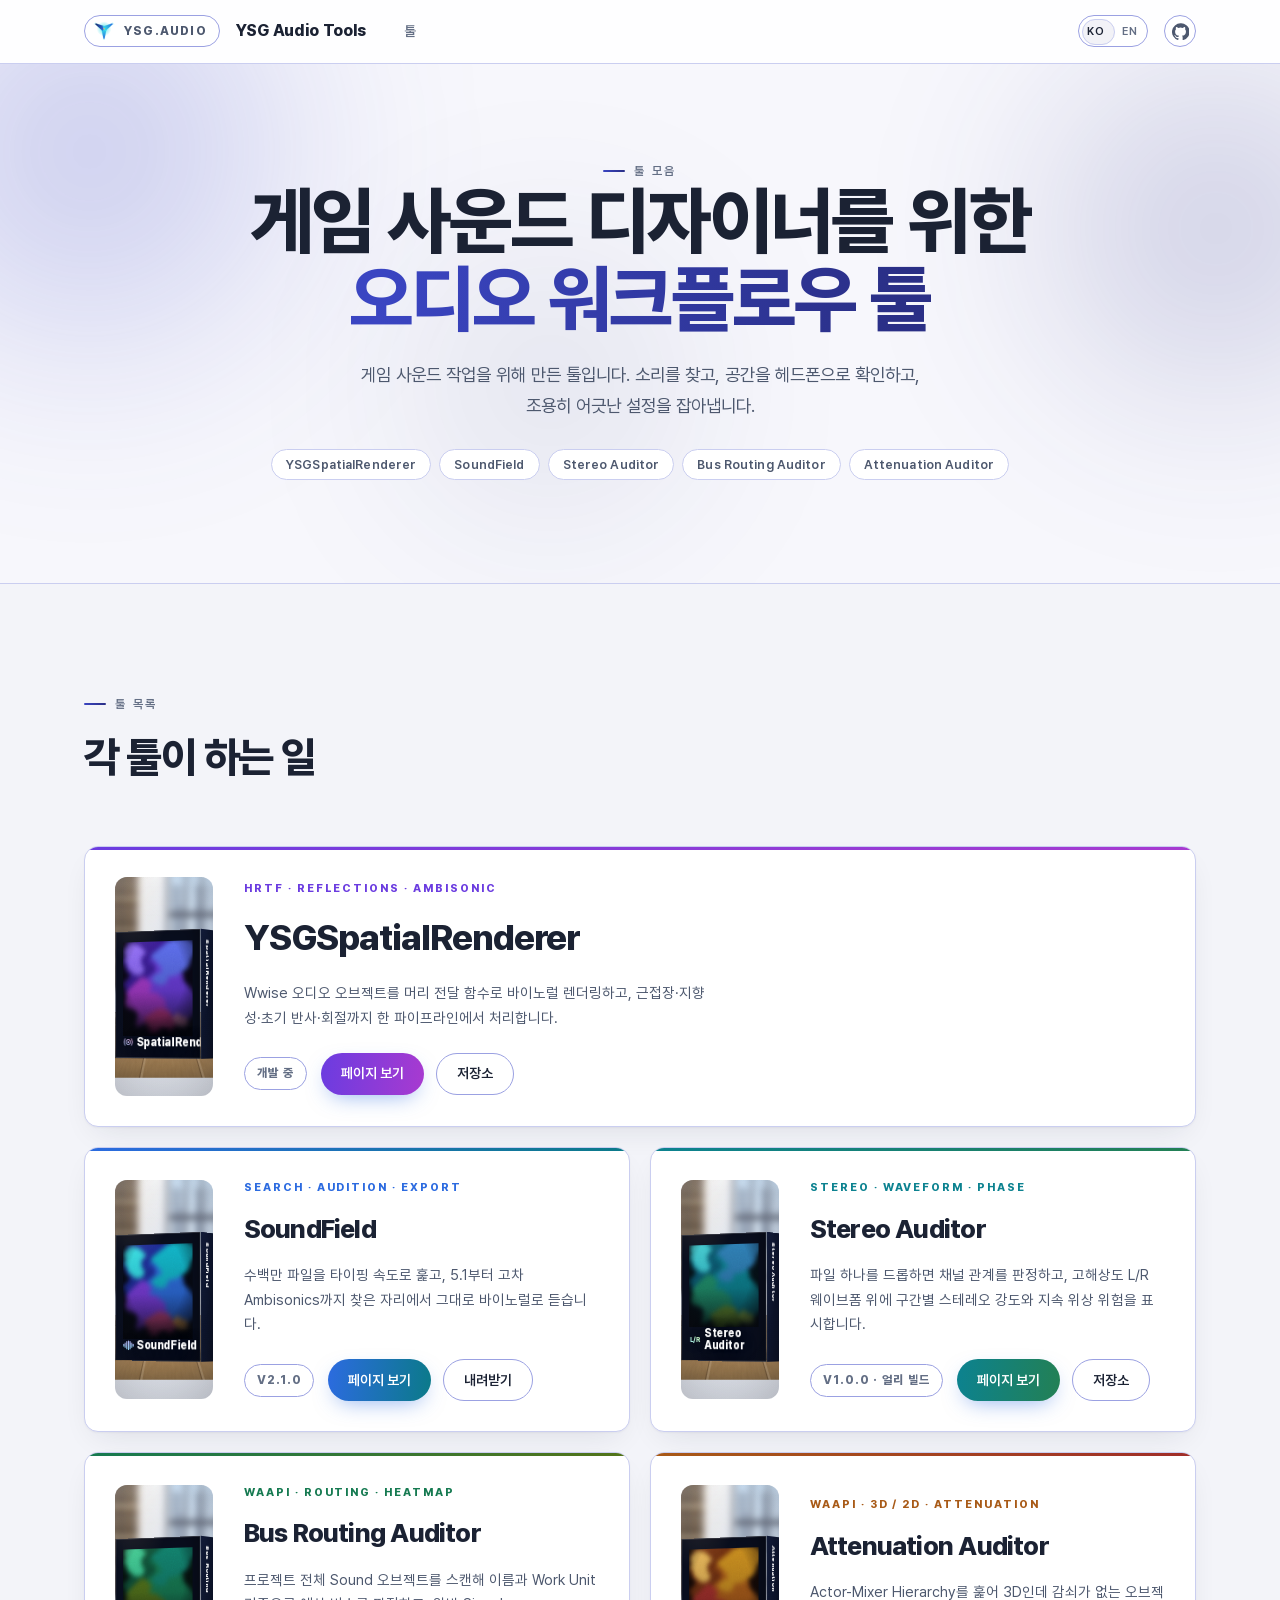
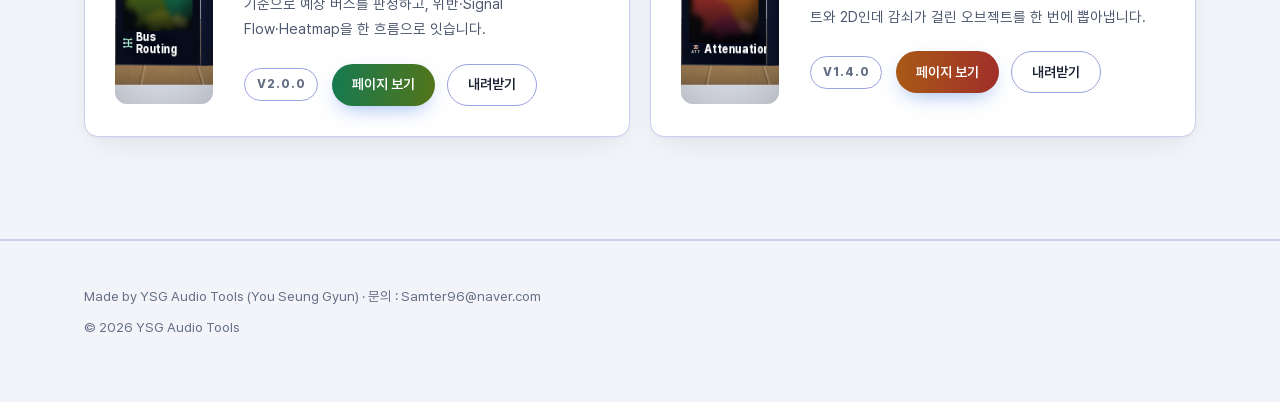
==== index.html @ f244a30d "revert: 허브 히어로 실험(진열대/로고/신호패널)을 전부 되돌림 세 번의 시도(제품 진열대 → 움직이는 로고 → 신호 패널)가 전부 원하는 방향이 아니었다. 색 조합·다크 테" ====
<!doctype html>
<html lang="ko">
<head>
<meta charset="utf-8">
<meta name="viewport" content="width=device-width, initial-scale=1, viewport-fit=cover">
<title>YSG Audio Tools</title>
<meta name="description" content="YSG Audio Tools: YSGSpatialRenderer, SoundField, Stereo Auditor, Wwise Bus Routing Auditor, Wwise Attenuation Auditor — 게임 사운드 디자이너를 위한 오디오 워크플로우 툴 모음.">
<link rel="icon" href="assets/favicon-ysg.ico" sizes="any">
<link rel="icon" type="image/svg+xml" href="assets/ysg-favicon.svg">
<link rel="apple-touch-icon" href="assets/favicon-ysg.png">
<!-- 공용 스타일시트·스크립트. 페이지마다 복사하지 말 것. -->
<link rel="stylesheet" href="assets/ysg.css">
<style>
  /* 허브는 제품이 아니라 목록이다. SoundField 의 파랑과 겹치지 않도록
     자체 키컬러는 인디고를 쓰고, 각 카드가 자기 제품의 키컬러를 인라인
     변수로 덮어쓴다 (사용자 지시 2026-09-10 — 페이지마다 다른 개성). */
  :root{
    --key:      #3a45c2;
    --key-2:    #2a2f86;
    --key-grad: #2a2f86;
    --keys-1:   #141c4a;
    --keys-2:   #23299b;
    --keys-3:   #2f3f8a;

    /* 밝은 지면도 인디고로 물들인다 — SoundField(파랑)·Bus Routing(초록)과
       같은 흰색이 아니라 페이지마다 다른 흰색이 되도록. 채도를 크게 올렸다
       — 이전 버전은 너무 옅어서 흰색과 구분이 안 됐다 (지적 반영, 2026-09-10). */
    --paper:  #f7f7fc;
    --tint:   #f3f4f9;
    --tint-2: #f2f2f7;
    --line:   #cacef0;
    --line-2: #9ba1e2;
  }
  /* 폰트 경로가 한 단계 얕다 (허브는 루트에 있다) — @font-face 는 스타일시트
     기준이라 그대로 동작한다. 여기서 다시 선언하지 말 것. */

  .tools{
    display:grid; grid-template-columns:repeat(2,1fr); gap:20px;
    margin-top:clamp(40px,5vw,64px);
  }
  .tool{
    position:relative; display:grid; grid-template-columns:auto 1fr; gap:clamp(18px,2.4vw,32px);
    align-items:center; padding:clamp(20px,2.4vw,30px);
    background:#fff; border:1px solid var(--line); border-radius:var(--r);
    box-shadow:var(--shadow); overflow:hidden;
    transition:transform .22s cubic-bezier(.2,.8,.2,1), box-shadow .22s;
  }
  .tool:hover{transform:translateY(-3px);
    box-shadow:0 2px 4px rgba(27,34,51,.05), 0 24px 46px -18px rgba(27,34,51,.24)}
  /* 카드 상단 띠 — 이 카드가 어느 제품인지 색으로 먼저 말한다 */
  .tool__band{
    position:absolute; left:0; right:0; top:0; height:3px;
    background:linear-gradient(90deg, var(--key), var(--key-2));
  }
  .tool--featured{grid-column:span 2}
  .tool__eyebrow{
    display:block; font-size:11px; font-weight:700; letter-spacing:.18em;
    text-transform:uppercase; color:var(--key);
  }
  .tool__name{
    font-size:clamp(19px,2.1vw,26px); font-weight:800; letter-spacing:-.03em;
    margin-top:8px;
  }
  .tool--featured .tool__name{font-size:clamp(24px,3vw,36px)}
  .tool__body p{margin:12px 0 0; font-size:14.5px; color:var(--ink-2); line-height:1.7; max-width:52ch}
  .tool__foot{display:flex; flex-wrap:wrap; align-items:center; gap:14px; margin-top:22px}
  .tool__status{
    font-size:12px; font-weight:700; letter-spacing:.08em; text-transform:uppercase;
    padding:5px 12px; border-radius:999px; white-space:nowrap;
    border:1px solid var(--line-2); color:var(--ink-3);
  }
  .tool .btnrow{margin-top:0}
  .tool .btn{height:42px; padding:0 20px; font-size:14px}
  @media (max-width:1000px){
    .tools{grid-template-columns:1fr}
    .tool--featured{grid-column:span 1}
  }
  @media (max-width:560px){
    .tool{grid-template-columns:1fr}
    .tool .pkg{max-width:200px}
  }
</style>
</head>
<body>

<header class="topbar">
  <div class="topbar__in">
    <a class="ysglogo" href="./index.html" aria-label="YSG Audio Tools">
      <span class="ysglogo__mark" aria-hidden="true"><img src="assets/ysg-mark-color.svg" alt="" /></span>
      <span>YSG<b>.AUDIO</b></span>
    </a>
    <a class="brand" href="#top">
      <span class="brand__name">YSG Audio Tools</span>
    </a>
    <nav class="navlinks" aria-label="페이지 섹션">
      <a href="#tools" data-en="Tools">툴</a>
    </nav>
    <button class="langswitch" type="button" aria-label="언어 전환" aria-pressed="false"><span class="ko">KO</span><span class="en">EN</span></button>
    <a class="ghicon" href="https://github.com/samter96/YSGAudioTools" target="_blank" rel="noreferrer" aria-label="GitHub repository">
      <svg viewBox="0 0 24 24" aria-hidden="true"><path d="M12 .5a12 12 0 0 0-3.79 23.39c.6.11.82-.26.82-.58v-2.03c-3.34.73-4.04-1.42-4.04-1.42-.55-1.38-1.34-1.75-1.34-1.75-1.09-.75.08-.73.08-.73 1.21.08 1.85 1.24 1.85 1.24 1.07 1.84 2.81 1.31 3.5 1 .11-.78.42-1.31.76-1.61-2.67-.3-5.47-1.33-5.47-5.93 0-1.31.47-2.38 1.24-3.22-.12-.3-.54-1.52.12-3.18 0 0 1.01-.32 3.3 1.23a11.4 11.4 0 0 1 6 0c2.29-1.55 3.3-1.23 3.3-1.23.66 1.66.24 2.88.12 3.18.77.84 1.24 1.91 1.24 3.22 0 4.61-2.81 5.63-5.49 5.93.43.37.81 1.1.81 2.22v3.29c0 .32.22.7.83.58A12 12 0 0 0 12 .5z"/></svg>
    </a>
  </div>
</header>

  <!-- 박스 렌더용 필터·그라디언트를 **한 벌만** 정의한다.
       ⚠ 카드마다 정의하면 같은 id 가 다섯 개가 되어 첫 번째만 적용된다. -->
  <svg width="0" height="0" style="position:absolute" aria-hidden="true">
    <defs>
      <filter id="hubFlow" x="-30%" y="-30%" width="160%" height="160%" color-interpolation-filters="sRGB">
        <feTurbulence type="fractalNoise" baseFrequency="0.004 0.009" numOctaves="4" seed="11" result="n"/>
        <feDisplacementMap in="SourceGraphic" in2="n" scale="170" xChannelSelector="R" yChannelSelector="G"/>
        <feGaussianBlur stdDeviation="9"/>
      </filter>
      <filter id="hubWood" x="0" y="0" width="100%" height="100%">
        <feTurbulence type="fractalNoise" baseFrequency="0.9 0.012" numOctaves="3" seed="6"/>
        <feColorMatrix type="matrix" values="0 0 0 0 .42  0 0 0 0 .33  0 0 0 0 .22  .5 .3 .2 0 0"/>
      </filter>
      <linearGradient id="hubScrim" x1="0" y1="0" x2="0" y2="1">
        <stop offset="0" stop-color="#05070d" stop-opacity="0"/>
        <stop offset="52%" stop-color="#05070d" stop-opacity=".2"/>
        <stop offset="100%" stop-color="#05070d" stop-opacity=".9"/>
      </linearGradient>
      <radialGradient id="hubVig" cx="48%" cy="38%" r="76%">
        <stop offset="52%" stop-color="#000" stop-opacity="0"/>
        <stop offset="100%" stop-color="#04060c" stop-opacity=".78"/>
      </radialGradient>
      <linearGradient id="hubLock1" x1="0" y1="1" x2="1" y2="0"><stop offset="0" stop-color="#b6c6ff"/><stop offset=".55" stop-color="#d5c2ff"/><stop offset="1" stop-color="#ffb8ea"/></linearGradient>
      <linearGradient id="hubLock2" x1="0" y1="1" x2="1" y2="0"><stop offset="0" stop-color="#7ee8f5"/><stop offset=".55" stop-color="#a9c4ff"/><stop offset="1" stop-color="#cbaaff"/></linearGradient>
      <linearGradient id="hubLock3" x1="0" y1="1" x2="1" y2="0"><stop offset="0" stop-color="#9ef0f4"/><stop offset=".55" stop-color="#b6f0c8"/><stop offset="1" stop-color="#d6f2a8"/></linearGradient>
      <linearGradient id="hubLock4" x1="0" y1="1" x2="1" y2="0"><stop offset="0" stop-color="#a8f0cc"/><stop offset=".55" stop-color="#9ef0e2"/><stop offset="1" stop-color="#e0f0a8"/></linearGradient>
      <linearGradient id="hubLock5" x1="0" y1="1" x2="1" y2="0"><stop offset="0" stop-color="#ffd9a3"/><stop offset=".55" stop-color="#ffb0a0"/><stop offset="1" stop-color="#ffe7c2"/></linearGradient>
    </defs>
  </svg>

<main id="top">

  <section class="hero">
    <div class="aura" aria-hidden="true"><i></i><i></i><i></i></div>
    <div class="wrap">
      <div class="hero__head">
        <span class="eyebrow" data-en="Tool library">툴 모음</span>
        <h1 class="display" data-en='Audio workflow tools<br><span class="grad">for game sound designers</span>'>게임 사운드 디자이너를 위한<br><span class="grad">오디오 워크플로우 툴</span></h1>
      </div>
      <p class="hero__sub" data-en="Tools built for game sound work. Find a sound, hear the space on headphones, and catch settings that quietly disagree.">
        게임 사운드 작업을 위해 만든 툴입니다.
        소리를 찾고, 공간을 헤드폰으로 확인하고, 조용히 어긋난 설정을 잡아냅니다.
      </p>
      <div class="chips" style="justify-content:center">
        <span class="chip">YSGSpatialRenderer</span>
        <span class="chip">SoundField</span>
        <span class="chip">Stereo Auditor</span>
        <span class="chip">Bus Routing Auditor</span>
        <span class="chip">Attenuation Auditor</span>
      </div>
    </div>
  </section>

  <section id="tools" class="band">
    <div class="wrap">
      <div class="rise">
        <span class="eyebrow" data-en="The tools">툴 목록</span>
        <h2 class="h2" data-en="What each tool does">각 툴이 하는 일</h2>
      </div>
      <div class="tools">
      <article class="tool tool--featured rise" style="--key:#6b3ce0; --key-2:#a83ad0; --key-grad:#8b34c8;
               --pkg-0:#0a0718; --pkg-1:#3a1c96; --pkg-2:#6b3ce0; --pkg-3:#a83ad0;
               --pkg-4:#5b6cf0; --pkg-5:#d63a8e; --pkg-6:#8f6cff; --pkg-7:#ff9ad0;
               --lock-1:#b6c6ff; --lock-2:#d5c2ff; --lock-3:#ffb8ea">
        <div class="tool__band"></div>
        <div class="pkg pkg--mini" aria-hidden="true">
          <div class="env__wall"><i></i><i></i><i></i></div>
          <div class="pkg__stage">
            <div class="floor">
              <div class="floor__wood">
                <svg viewBox="0 0 300 300" preserveAspectRatio="none">
                  <rect width="300" height="300" filter="url(#hubWood)" opacity=".72"/>
                </svg>
              </div>
              <div class="floor__light"></div>
              <div class="floor__haze"></div>
              <div class="floor__refl"></div>
              <div class="floor__shadow"></div>
              <div class="floor__contact"></div>
            </div>
            <div class="box">
              <div class="box__f box__top"></div>
              <div class="box__f box__side"><b>SpatialRenderer</b></div>
              <div class="box__f box__front">
                <svg class="box__art" viewBox="0 0 300 390" preserveAspectRatio="xMidYMid slice">
                  <rect width="300" height="390" fill="var(--pkg-0)"/>
                  <g filter="url(#hubFlow)">
                    <ellipse cx="120" cy="126" rx="112" ry="140" fill="var(--pkg-1)"/>
                    <ellipse cx="205" cy="212" rx="96"  ry="118" fill="var(--pkg-2)"/>
                    <ellipse cx="96"  cy="252" rx="86"  ry="104" fill="var(--pkg-3)"/>
                    <ellipse cx="220" cy="104" rx="70"  ry="82"  fill="var(--pkg-4)"/>
                    <ellipse cx="146" cy="330" rx="76"  ry="66"  fill="var(--pkg-5)"/>
                    <ellipse cx="74"  cy="80"  rx="50"  ry="54"  fill="var(--pkg-6)"/>
                    <ellipse cx="246" cy="300" rx="40"  ry="44"  fill="var(--pkg-7)"/>
                  </g>
                  <rect width="300" height="390" fill="url(#hubVig)"/>
                  <rect width="300" height="390" fill="url(#hubScrim)"/>
                </svg>
                <div class="box__gloss"></div>
                <div class="box__lockup">
                  <svg class="box__pmark" viewBox="1.5 3.6 21 16.8" aria-hidden="true"><circle cx="12" cy="12" r="4.2" fill="none" stroke="url(#hubLock1)" stroke-width="1.5"/><path d="M5.4 6.6a9 9 0 0 0 0 10.8M18.6 6.6a9 9 0 0 1 0 10.8" fill="none" stroke="url(#hubLock1)" stroke-width="1.4" stroke-linecap="round"/><circle cx="12" cy="12" r="1.5" fill="url(#hubLock1)"/></svg>
                  <span class="box__pname">SpatialRenderer</span>
                </div>
              </div>
            </div>
          </div>
          <div class="env__vig"></div>
        </div>
        <div class="tool__body">
          <span class="tool__eyebrow">HRTF · REFLECTIONS · AMBISONIC</span>
          <h2 class="tool__name">YSGSpatialRenderer</h2>
          <p data-en="Wwise audio objects rendered binaurally through HRTFs, with near-field, directivity, early reflections and diffraction in one pipeline.">Wwise 오디오 오브젝트를 머리 전달 함수로 바이노럴 렌더링하고, 근접장·지향성·초기 반사·회절까지 한 파이프라인에서 처리합니다.</p>
          <div class="tool__foot">
            <span class="tool__status" data-en="in development">개발 중</span>
            <div class="btnrow"><a class="btn btn--primary" href="spatial-renderer/" data-en="View page">페이지 보기</a><a class="btn" href="https://github.com/samter96/YSGAudioTools" target="_blank" rel="noreferrer" data-en="Repository">저장소</a></div>
          </div>
        </div>
      </article>
      <article class="tool rise" style="--key:#2c6be0; --key-2:#0b7a89; --key-grad:#0d8798;
               --pkg-0:#060a16; --pkg-1:#1d2b96; --pkg-2:#2c6be0; --pkg-3:#7a3ce0;
               --pkg-4:#12b5c9; --pkg-5:#c9457f; --pkg-6:#34e0e8; --pkg-7:#ffb454;
               --lock-1:#7ee8f5; --lock-2:#a9c4ff; --lock-3:#cbaaff">
        <div class="tool__band"></div>
        <div class="pkg pkg--mini" aria-hidden="true">
          <div class="env__wall"><i></i><i></i><i></i></div>
          <div class="pkg__stage">
            <div class="floor">
              <div class="floor__wood">
                <svg viewBox="0 0 300 300" preserveAspectRatio="none">
                  <rect width="300" height="300" filter="url(#hubWood)" opacity=".72"/>
                </svg>
              </div>
              <div class="floor__light"></div>
              <div class="floor__haze"></div>
              <div class="floor__refl"></div>
              <div class="floor__shadow"></div>
              <div class="floor__contact"></div>
            </div>
            <div class="box">
              <div class="box__f box__top"></div>
              <div class="box__f box__side"><b>SoundField</b></div>
              <div class="box__f box__front">
                <svg class="box__art" viewBox="0 0 300 390" preserveAspectRatio="xMidYMid slice">
                  <rect width="300" height="390" fill="var(--pkg-0)"/>
                  <g filter="url(#hubFlow)">
                    <ellipse cx="120" cy="126" rx="112" ry="140" fill="var(--pkg-1)"/>
                    <ellipse cx="205" cy="212" rx="96"  ry="118" fill="var(--pkg-2)"/>
                    <ellipse cx="96"  cy="252" rx="86"  ry="104" fill="var(--pkg-3)"/>
                    <ellipse cx="220" cy="104" rx="70"  ry="82"  fill="var(--pkg-4)"/>
                    <ellipse cx="146" cy="330" rx="76"  ry="66"  fill="var(--pkg-5)"/>
                    <ellipse cx="74"  cy="80"  rx="50"  ry="54"  fill="var(--pkg-6)"/>
                    <ellipse cx="246" cy="300" rx="40"  ry="44"  fill="var(--pkg-7)"/>
                  </g>
                  <rect width="300" height="390" fill="url(#hubVig)"/>
                  <rect width="300" height="390" fill="url(#hubScrim)"/>
                </svg>
                <div class="box__gloss"></div>
                <div class="box__lockup">
                  <svg class="box__pmark" viewBox="4.5 6 15.2 11.6" aria-hidden="true"><rect x="4.86" y="10.36" width="1.36" height="3.28" rx=".68" fill="url(#hubLock2)"/><rect x="7.02" y="8.90" width="1.36" height="6.19" rx=".68" fill="url(#hubLock2)"/><rect x="9.17" y="7.27" width="1.36" height="9.47" rx=".68" fill="url(#hubLock2)"/><rect x="11.33" y="6.47" width="1.36" height="11.06" rx=".68" fill="url(#hubLock2)"/><rect x="13.48" y="7.27" width="1.36" height="9.47" rx=".68" fill="url(#hubLock2)"/><rect x="15.64" y="8.90" width="1.36" height="6.19" rx=".68" fill="url(#hubLock2)"/><rect x="17.79" y="10.36" width="1.36" height="3.28" rx=".68" fill="url(#hubLock2)"/></svg>
                  <span class="box__pname">SoundField</span>
                </div>
              </div>
            </div>
          </div>
          <div class="env__vig"></div>
        </div>
        <div class="tool__body">
          <span class="tool__eyebrow">SEARCH · AUDITION · EXPORT</span>
          <h2 class="tool__name">SoundField</h2>
          <p data-en="Sweep millions of files at typing speed, then hear anything from 5.1 to higher-order Ambisonics binaurally where you found it.">수백만 파일을 타이핑 속도로 훑고, 5.1부터 고차 Ambisonics까지 찾은 자리에서 그대로 바이노럴로 듣습니다.</p>
          <div class="tool__foot">
            <span class="tool__status" data-en="v2.1.0">v2.1.0</span>
            <div class="btnrow"><a class="btn btn--primary" href="soundfield/" data-en="View page">페이지 보기</a><a class="btn" href="https://github.com/samter96/SoundField/releases/download/v2.1.0/SoundField_Installer_v2.1.0.exe" data-en="Download">내려받기</a></div>
          </div>
        </div>
      </article>
      <article class="tool rise" style="--key:#0c8290; --key-2:#238054; --key-grad:#14806f;
               --pkg-0:#05131a; --pkg-1:#0a5a72; --pkg-2:#0c8290; --pkg-3:#1f8f6a;
               --pkg-4:#2f7fb8; --pkg-5:#6d9b2f; --pkg-6:#3ecfd8; --pkg-7:#a7d84e;
               --lock-1:#9ef0f4; --lock-2:#b6f0c8; --lock-3:#d6f2a8">
        <div class="tool__band"></div>
        <div class="pkg pkg--mini" aria-hidden="true">
          <div class="env__wall"><i></i><i></i><i></i></div>
          <div class="pkg__stage">
            <div class="floor">
              <div class="floor__wood">
                <svg viewBox="0 0 300 300" preserveAspectRatio="none">
                  <rect width="300" height="300" filter="url(#hubWood)" opacity=".72"/>
                </svg>
              </div>
              <div class="floor__light"></div>
              <div class="floor__haze"></div>
              <div class="floor__refl"></div>
              <div class="floor__shadow"></div>
              <div class="floor__contact"></div>
            </div>
            <div class="box">
              <div class="box__f box__top"></div>
              <div class="box__f box__side"><b>Stereo Auditor</b></div>
              <div class="box__f box__front">
                <svg class="box__art" viewBox="0 0 300 390" preserveAspectRatio="xMidYMid slice">
                  <rect width="300" height="390" fill="var(--pkg-0)"/>
                  <g filter="url(#hubFlow)">
                    <ellipse cx="120" cy="126" rx="112" ry="140" fill="var(--pkg-1)"/>
                    <ellipse cx="205" cy="212" rx="96"  ry="118" fill="var(--pkg-2)"/>
                    <ellipse cx="96"  cy="252" rx="86"  ry="104" fill="var(--pkg-3)"/>
                    <ellipse cx="220" cy="104" rx="70"  ry="82"  fill="var(--pkg-4)"/>
                    <ellipse cx="146" cy="330" rx="76"  ry="66"  fill="var(--pkg-5)"/>
                    <ellipse cx="74"  cy="80"  rx="50"  ry="54"  fill="var(--pkg-6)"/>
                    <ellipse cx="246" cy="300" rx="40"  ry="44"  fill="var(--pkg-7)"/>
                  </g>
                  <rect width="300" height="390" fill="url(#hubVig)"/>
                  <rect width="300" height="390" fill="url(#hubScrim)"/>
                </svg>
                <div class="box__gloss"></div>
                <div class="box__lockup">
                  <svg class="box__pmark" viewBox="0 0 30 20" aria-hidden="true"><text x="15" y="15.4" text-anchor="middle" fill="url(#hubLock3)" font-family="Pretendard, sans-serif" font-size="15" font-weight="800" letter-spacing="-.5">L/R</text></svg>
                  <span class="box__pname">Stereo Auditor</span>
                </div>
              </div>
            </div>
          </div>
          <div class="env__vig"></div>
        </div>
        <div class="tool__body">
          <span class="tool__eyebrow">STEREO · WAVEFORM · PHASE</span>
          <h2 class="tool__name">Stereo Auditor</h2>
          <p data-en="Drop one file to get a channel verdict, with per-region stereo strength and sustained phase risk over a high-resolution L/R waveform.">파일 하나를 드롭하면 채널 관계를 판정하고, 고해상도 L/R 웨이브폼 위에 구간별 스테레오 강도와 지속 위상 위험을 표시합니다.</p>
          <div class="tool__foot">
            <span class="tool__status" data-en="v1.0.0 · early build">v1.0.0 · 얼리 빌드</span>
            <div class="btnrow"><a class="btn btn--primary" href="stereo-auditor/" data-en="View page">페이지 보기</a><a class="btn" href="https://github.com/samter96/YSGAudioTools" target="_blank" rel="noreferrer" data-en="Repository">저장소</a></div>
          </div>
        </div>
      </article>
      <article class="tool rise" style="--key:#167a51; --key-2:#537419; --key-grad:#2f7a34;
               --pkg-0:#061410; --pkg-1:#0e5238; --pkg-2:#167a51; --pkg-3:#537419;
               --pkg-4:#12806c; --pkg-5:#8a9a1c; --pkg-6:#3ecf94; --pkg-7:#cfd94e;
               --lock-1:#a8f0cc; --lock-2:#9ef0e2; --lock-3:#e0f0a8">
        <div class="tool__band"></div>
        <div class="pkg pkg--mini" aria-hidden="true">
          <div class="env__wall"><i></i><i></i><i></i></div>
          <div class="pkg__stage">
            <div class="floor">
              <div class="floor__wood">
                <svg viewBox="0 0 300 300" preserveAspectRatio="none">
                  <rect width="300" height="300" filter="url(#hubWood)" opacity=".72"/>
                </svg>
              </div>
              <div class="floor__light"></div>
              <div class="floor__haze"></div>
              <div class="floor__refl"></div>
              <div class="floor__shadow"></div>
              <div class="floor__contact"></div>
            </div>
            <div class="box">
              <div class="box__f box__top"></div>
              <div class="box__f box__side"><b>Bus Routing</b></div>
              <div class="box__f box__front">
                <svg class="box__art" viewBox="0 0 300 390" preserveAspectRatio="xMidYMid slice">
                  <rect width="300" height="390" fill="var(--pkg-0)"/>
                  <g filter="url(#hubFlow)">
                    <ellipse cx="120" cy="126" rx="112" ry="140" fill="var(--pkg-1)"/>
                    <ellipse cx="205" cy="212" rx="96"  ry="118" fill="var(--pkg-2)"/>
                    <ellipse cx="96"  cy="252" rx="86"  ry="104" fill="var(--pkg-3)"/>
                    <ellipse cx="220" cy="104" rx="70"  ry="82"  fill="var(--pkg-4)"/>
                    <ellipse cx="146" cy="330" rx="76"  ry="66"  fill="var(--pkg-5)"/>
                    <ellipse cx="74"  cy="80"  rx="50"  ry="54"  fill="var(--pkg-6)"/>
                    <ellipse cx="246" cy="300" rx="40"  ry="44"  fill="var(--pkg-7)"/>
                  </g>
                  <rect width="300" height="390" fill="url(#hubVig)"/>
                  <rect width="300" height="390" fill="url(#hubScrim)"/>
                </svg>
                <div class="box__gloss"></div>
                <div class="box__lockup">
                  <svg class="box__pmark" viewBox="21 26 88 76" aria-hidden="true"><path d="M31 36h25c9 0 14 5 14 14v28c0 9 5 14 14 14h13M31 64h66M31 92h25c9 0 14-5 14-14V50c0-9 5-14 14-14h13" fill="none" stroke="url(#hubLock4)" stroke-width="8" stroke-linecap="round" stroke-linejoin="round"/><circle cx="31" cy="36" r="8" fill="url(#hubLock4)"/><circle cx="31" cy="64" r="8" fill="#ffffff"/><circle cx="31" cy="92" r="8" fill="url(#hubLock4)"/><circle cx="97" cy="36" r="7" fill="url(#hubLock4)"/><circle cx="97" cy="64" r="7" fill="url(#hubLock4)"/><circle cx="97" cy="92" r="7" fill="url(#hubLock4)"/></svg>
                  <span class="box__pname">Bus Routing</span>
                </div>
              </div>
            </div>
          </div>
          <div class="env__vig"></div>
        </div>
        <div class="tool__body">
          <span class="tool__eyebrow">WAAPI · ROUTING · HEATMAP</span>
          <h2 class="tool__name">Bus Routing Auditor</h2>
          <p data-en="Scans every Sound object, works out the expected bus from name and Work Unit, and connects violations, signal flow and the heatmap in one pass.">프로젝트 전체 Sound 오브젝트를 스캔해 이름과 Work Unit 기준으로 예상 버스를 판정하고, 위반·Signal Flow·Heatmap을 한 흐름으로 잇습니다.</p>
          <div class="tool__foot">
            <span class="tool__status" data-en="v2.0.0">v2.0.0</span>
            <div class="btnrow"><a class="btn btn--primary" href="bus-routing-auditor/" data-en="View page">페이지 보기</a><a class="btn" href="https://github.com/samter96/Wwise-Bus-Routing-Auditor/archive/refs/heads/master.zip" data-en="Download">내려받기</a></div>
          </div>
        </div>
      </article>
      <article class="tool rise" style="--key:#a85a17; --key-2:#a02e29; --key-grad:#a4441d;
               --pkg-0:#160905; --pkg-1:#6e2f10; --pkg-2:#a85a17; --pkg-3:#a02e29;
               --pkg-4:#c98a1e; --pkg-5:#8a1f3c; --pkg-6:#e8b455; --pkg-7:#ff8a6b;
               --lock-1:#ffd9a3; --lock-2:#ffb0a0; --lock-3:#ffe7c2">
        <div class="tool__band"></div>
        <div class="pkg pkg--mini" aria-hidden="true">
          <div class="env__wall"><i></i><i></i><i></i></div>
          <div class="pkg__stage">
            <div class="floor">
              <div class="floor__wood">
                <svg viewBox="0 0 300 300" preserveAspectRatio="none">
                  <rect width="300" height="300" filter="url(#hubWood)" opacity=".72"/>
                </svg>
              </div>
              <div class="floor__light"></div>
              <div class="floor__haze"></div>
              <div class="floor__refl"></div>
              <div class="floor__shadow"></div>
              <div class="floor__contact"></div>
            </div>
            <div class="box">
              <div class="box__f box__top"></div>
              <div class="box__f box__side"><b>Attenuation</b></div>
              <div class="box__f box__front">
                <svg class="box__art" viewBox="0 0 300 390" preserveAspectRatio="xMidYMid slice">
                  <rect width="300" height="390" fill="var(--pkg-0)"/>
                  <g filter="url(#hubFlow)">
                    <ellipse cx="120" cy="126" rx="112" ry="140" fill="var(--pkg-1)"/>
                    <ellipse cx="205" cy="212" rx="96"  ry="118" fill="var(--pkg-2)"/>
                    <ellipse cx="96"  cy="252" rx="86"  ry="104" fill="var(--pkg-3)"/>
                    <ellipse cx="220" cy="104" rx="70"  ry="82"  fill="var(--pkg-4)"/>
                    <ellipse cx="146" cy="330" rx="76"  ry="66"  fill="var(--pkg-5)"/>
                    <ellipse cx="74"  cy="80"  rx="50"  ry="54"  fill="var(--pkg-6)"/>
                    <ellipse cx="246" cy="300" rx="40"  ry="44"  fill="var(--pkg-7)"/>
                  </g>
                  <rect width="300" height="390" fill="url(#hubVig)"/>
                  <rect width="300" height="390" fill="url(#hubScrim)"/>
                </svg>
                <div class="box__gloss"></div>
                <div class="box__lockup">
                  <svg class="box__pmark" viewBox="0 0 34 22" aria-hidden="true"><text x="17" y="10" text-anchor="middle" fill="url(#hubLock5)" font-family="Pretendard, sans-serif" font-size="10" font-weight="800" letter-spacing="-.3">3D</text><text x="17" y="20" text-anchor="middle" fill="#fff" opacity=".82" font-family="Pretendard, sans-serif" font-size="8.5" font-weight="700" letter-spacing=".6">ATT</text></svg>
                  <span class="box__pname">Attenuation</span>
                </div>
              </div>
            </div>
          </div>
          <div class="env__vig"></div>
        </div>
        <div class="tool__body">
          <span class="tool__eyebrow">WAAPI · 3D / 2D · ATTENUATION</span>
          <h2 class="tool__name">Attenuation Auditor</h2>
          <p data-en="Walks the Actor-Mixer Hierarchy and pulls out both mistakes at once - 3D with no attenuation, and 2D with attenuation attached.">Actor-Mixer Hierarchy를 훑어 3D인데 감쇠가 없는 오브젝트와 2D인데 감쇠가 걸린 오브젝트를 한 번에 뽑아냅니다.</p>
          <div class="tool__foot">
            <span class="tool__status" data-en="v1.4.0">v1.4.0</span>
            <div class="btnrow"><a class="btn btn--primary" href="attenuation-auditor/" data-en="View page">페이지 보기</a><a class="btn" href="https://github.com/samter96/Wwise-Attenuation-Auditor/archive/refs/heads/main.zip" data-en="Download">내려받기</a></div>
          </div>
        </div>
      </article>
      </div>
    </div>
  </section>

</main>

<footer class="footer">
  <div class="wrap">
    <p data-en="Made by YSG Audio Tools (You Seung Gyun) · contact: Samter96@naver.com">Made by YSG Audio Tools (You Seung Gyun) · 문의 : Samter96@naver.com</p>
    <p id="year"></p>
  </div>
</footer>

<script src="assets/ysg.js"></script>
</body>
</html>
---- assets/ysg.css ----
/* ============================================================
   YSG Audio Tools — 공용 스타일시트

   6페이지(허브 + 툴 5개)가 함께 쓴다. SoundField 페이지에서 확정한 디자인을
   그대로 뽑아낸 것이고, 제품마다 다른 것은 CSS 변수로만 바꾼다.

   페이지가 정해야 하는 변수 (없으면 SoundField 값이 기본):
     --key --key-2 --key-grad     제품 키컬러 (버튼·눈썹 점·강조 글자)
     --keys-1 --keys-2 --keys-3   Key Features 패널 그라디언트 (어두운 3정지점)

   페이지 전체를 어두운 지면으로 바꾸려면 `<body class="theme-dark">` 를 쓴다.
   토큰(--paper 등)만 다시 정의하면 되고, 개별 부품은 손대지 않는다 — 단,
   흰색을 하드코딩한 몇몇 부품(칩·버튼·카드 등)은 이 파일 안에서
   `body.theme-dark` 로 따로 갈아끼워 뒀다. 페이지별 개성(밝음/어두움 +
   키컬러 조합)은 2026-09-10 사용자 지시로 확정됐다:
     허브=밝음+인디고, SoundField=밝음+파랑, SpatialRenderer=어두움+보라,
     Stereo Auditor=어두움+청록, Bus Routing=밝음+초록, Attenuation=어두움+호박색.

   ⚠ 명암비를 재지 않고 키컬러를 넣지 말 것. 지켜야 하는 값:
       흰 글자 / --key         >= 4.5
       --key 글자 / 흰 바탕    >= 4.5
       흰 글자 / --keys-* 셋   >= 4.5  (가장 밝은 정지점 기준)
     밝은 시안·라임·앰버는 그냥 넣으면 3:1 도 안 나온다 (실측으로 두 번 걸렸다).

   ⚠ 3D 박스 렌더 함정 (이미 다 밟았다):
     · `.pkg__stage` / `.box` 에 `filter` 나 `-webkit-box-reflect` → 3D 평탄화
     · `.floor` 의 `transform-origin:50% 100%` 를 바꾸면 박스가 바닥을 뚫는다
     · 마크 높이와 제품명 크기는 **락업 하나**의 font-size 에서 파생시킨다
   ============================================================ */

  /* 이 파일의 이력은 git log 와 brand/PROGRESS.md 에 있다.
     페이지별 사연을 여기 적지 말 것 — 여섯 페이지가 함께 쓰는 파일이다. */
  /* ── 폰트 ────────────────────────────────────────────────────
     서브셋(KS X 1001 + 라틴) 3굵기만 동봉했다. 각 260KB.
     ⚠ 굵기를 더 늘리지 말 것 — 굵기 하나가 260KB 다. 400/600/800 이면
       위계는 충분히 만들어진다. */
  @font-face{
    font-family:"Pretendard"; font-style:normal; font-weight:400;
    font-display:swap;
    src:url("../assets/fonts/Pretendard-Regular.subset.woff2") format("woff2");
  }
  @font-face{
    font-family:"Pretendard"; font-style:normal; font-weight:600;
    font-display:swap;
    src:url("../assets/fonts/Pretendard-SemiBold.subset.woff2") format("woff2");
  }
  @font-face{
    font-family:"Pretendard"; font-style:normal; font-weight:800;
    font-display:swap;
    src:url("../assets/fonts/Pretendard-ExtraBold.subset.woff2") format("woff2");
  }

  :root{
    /* 제품 키컬러 기본값 = SoundField. 다른 페이지는 자기 값으로 덮어쓴다. */
    --key:      #2c6be0;
    --key-2:    #0b7a89;
    --key-grad: #0d8798;
    --keys-1:   #1b2a6b;
    --keys-2:   #24409c;
    --keys-3:   #176079;

    /* ── 밝은 지면 (atmoky 계열) ───────────────────────────────
       파랑기를 뚜렷하게 섞은 면 + 진한 잉크. SoundField 의 기본값이며,
       다른 밝은 페이지(허브=인디고, Bus Routing=초록)는 자기 값으로
       덮어쓴다. 채도를 크게 올렸다 — 이전 버전은 거의 흰색이라 다른
       밝은 페이지와 구분이 안 됐다 (지적 반영, 2026-09-10).
       ⚠ 강조색은 우리 브랜드 색(Field Blue → Signal Cyan)이다.
         레퍼런스의 보라를 그대로 쓰지 않는다 — 남의 브랜드색이다. */
    --paper:  #f5f8fc;
    --tint:   #f2f5f9;   /* 섹션 교대용 면 */
    --tint-2: #f0f2f7;   /* 카드/미디어 바닥 */
    --line:   #cad7f0;
    --line-2: #9ab3e2;

    --ink:    #1b2233;
    --ink-2:  #4d586e;   /* 흰바탕 7.15:1 · tint 6.67:1 */
    --ink-3:  #646f85;   /* 흰바탕 5.05:1 · tint 4.71:1 — AA 통과 */

    /* ⚠ 밝은 시안을 글자나 흰 글자 배경에 쓰지 말 것 — 실측 2.48:1 이었다.
       `--cyan` 은 **장식 전용**이다 (배경 번짐 · 파형 막대처럼 글자가 얹히지
       않는 곳). 글자와 버튼에 쓰는 색은 제품이 정하는 `--key` 계열이다. */
    /* ⚠ `--blue: var(--key)` 같은 간접 선언을 만들지 말 것.
       `:root` 에서 계산된 값이 그대로 상속되므로, 자식(허브 카드 등)이
       `--key` 를 덮어써도 `--blue` 는 바뀌지 않는다 — 허브 카드 버튼이
       전부 파란색으로 나왔다 (실측으로 걸렸다).
       부품 규칙은 `--key` · `--key-2` · `--key-grad` 를 **직접** 쓴다. */
    --cyan:   #12b5c9;   /* 장식 전용. 글자를 얹지 않는다 */
    --indigo: #1b2a6b;

    --sans: "Pretendard", -apple-system, BlinkMacSystemFont, "Segoe UI",
            "Malgun Gothic", system-ui, sans-serif;

    --maxw: 1200px;
    --pad: clamp(18px, 4vw, 44px);
    --r: 14px;
    --shadow: 0 1px 2px rgba(27,34,51,.04), 0 12px 32px -12px rgba(27,34,51,.12);
  }

  /* ── 다크 테마 (제품별 개성) ────────────────────────────────────
     여기 값은 **기본값**(페이지가 따로 안 정하면 쓰는 값 — SpatialRenderer
     톤)이다. Stereo Auditor·Attenuation Auditor 는 각자 페이지의 <style>
     에서 --paper 이하를 자기 키컬러 색상(hue)으로 다시 덮어쓴다 — 다크
     페이지끼리도 전부 같은 남색이 아니라 각자 다른 색의 어두운 지면이
     되도록 (2026-09-10, 재조정: 이전 버전이 너무 옅어서 다 남색처럼
     보인다는 지적 → 채도를 크게 올렸다). --ink/--ink-2/--ink-3 는 모든
     다크 페이지가 공유한다. --ink-3 는 채도 높은 지면에서도 4.5:1 을
     유지하려고 기존(#757fa0)보다 밝혔다.
     대비 확인(파이썬 sRGB 상대휘도로 계산, 각 페이지 --paper 기준
     최악값도 전부 4.5:1 이상): --ink-2 ≈ 6.9:1 · --ink-3 ≈ 4.5~6:1. */
  body.theme-dark{
    --paper:  #0f0033;
    --tint:   #140045;
    --tint-2: #190059;
    --line:   #36206f;
    --line-2: #50339a;

    --ink:    #eef1f8;
    --ink-2:  #9aa3c0;
    --ink-3:  #838dae;

    --shadow: 0 1px 2px rgba(0,0,0,.5), 0 20px 46px -18px rgba(0,0,0,.6);
  }
  /* 흰색을 하드코딩한 부품들 — 다크 테마에서만 지면 위 카드 색(--tint-2)으로 */
  body.theme-dark .topbar{background:rgba(11,14,24,.78)}
  body.theme-dark .ysglogo,
  body.theme-dark .langswitch,
  body.theme-dark .ghicon,
  body.theme-dark .btn,
  body.theme-dark .chip,
  body.theme-dark .shot figcaption,
  body.theme-dark .rule,
  body.theme-dark .tile,
  body.theme-dark .flow,
  body.theme-dark .specs{background:var(--tint-2)}
  body.theme-dark .flow .st{fill:var(--tint-2)}
  body.theme-dark .shot:not(.loaded){
    background:repeating-linear-gradient(135deg, #141a30 0 12px, #10152a 12px 24px)
  }

  *{box-sizing:border-box}
  html{-webkit-text-size-adjust:100%; scroll-behavior:smooth}
  body{
    margin:0; background:var(--paper); color:var(--ink);
    font-family:var(--sans); font-size:16px; line-height:1.75;
    font-weight:400; -webkit-font-smoothing:antialiased;
    font-feature-settings:"tnum" 0;
  }
  img,svg{max-width:100%; display:block}
  a{color:inherit}
  h1,h2,h3{margin:0; text-wrap:balance}

  .wrap{max-width:var(--maxw); margin:0 auto; padding-inline:var(--pad)}
  /* ⚠ `.wrap` 과 같은 요소에 붙는 클래스에서 margin 축약형으로 좌우를 0 으로 주지
     말 것 — 위 `margin:0 auto` 가 덮여 가운데 정렬이 죽는다. 화면이 --maxw 보다
     넓을 때만 드러나서 놓치기 쉽다 (허브에서 실제로 당했다, 2026-09-09). */

  /* ── 글자 위계 ──────────────────────────────────────────────
     크기·굵기·자간을 층마다 다르게 잡는다. 지적받은 "위계가 없다" 의 답이다. */
  .eyebrow{
    display:inline-flex; align-items:center; gap:9px;
    font-size:12px; font-weight:600; letter-spacing:.2em;
    text-transform:uppercase; color:var(--ink-3);
  }
  .eyebrow:before{
    content:""; width:22px; height:2px; border-radius:2px;
    background:linear-gradient(90deg, var(--key), var(--key-grad));
  }
  .display{
    font-size:clamp(34px, 6.4vw, 74px); line-height:1.06;
    font-weight:800; letter-spacing:-.035em;
  }
  .h2{
    font-size:clamp(26px, 3.4vw, 42px); line-height:1.18;
    font-weight:800; letter-spacing:-.03em; margin-top:18px;
  }
  .grad{
    /* 끝을 --cyan 으로 두면 마지막 글자들이 흰 배경에서 2.48:1 로 흐려진다 */
    background:linear-gradient(96deg, var(--key) 6%, var(--key-grad) 94%);
    -webkit-background-clip:text; background-clip:text; color:transparent;
  }
  .lead{
    color:var(--ink-2); font-size:clamp(16px, 1.35vw, 19px);
    line-height:1.72; max-width:56ch; margin:20px 0 0;
  }
  .kicker{
    font-size:12.5px; font-weight:600; letter-spacing:.14em;
    text-transform:uppercase; color:var(--ink-3);
  }

  section{padding:clamp(64px, 8vw, 120px) 0}
  .band{background:var(--tint); border-block:1px solid var(--line)}

  /* ── 상단바 ─────────────────────────────────────────────────── */
  .topbar{
    position:sticky; top:0; z-index:60;
    background:rgba(255,255,255,.82); backdrop-filter:blur(14px) saturate(160%);
    border-bottom:1px solid var(--line);
  }
  .topbar__in{
    max-width:var(--maxw); margin:0 auto; padding:12px var(--pad);
    display:flex; align-items:center; gap:16px;
  }
  .ysglogo{
    display:inline-flex; align-items:center; gap:8px; height:32px;
    padding:0 12px 0 7px; border:1px solid var(--line-2); border-radius:999px;
    font-size:12px; font-weight:800; letter-spacing:.1em;
    color:var(--ink-2); text-decoration:none; flex:0 0 auto; background:#fff;
    transition:border-color .18s, color .18s;
  }
  .ysglogo:hover{color:var(--ink); border-color:var(--ink-3)}
  .ysglogo__mark{width:24px; height:24px; flex:0 0 24px; display:inline-flex}
  .ysglogo__mark img{width:100%; height:100%}
  /* ⚠ `flex:0 0 auto` 로 두지 말 것. 제품명이 긴 페이지
     (YSGSpatialRenderer · Wwise Attenuation Auditor 등)에서 상단바가 가로로
     넘친다 — 390px 에서 문서폭 450 이 나왔다. 줄어들 수 있게 두고 넘치면
     말줄임으로 자른다. */
  .brand{
    display:flex; align-items:baseline; gap:10px; text-decoration:none;
    flex:0 1 auto; min-width:0; overflow:hidden;
  }
  .brand__name{
    font-size:16px; font-weight:800; letter-spacing:-.02em;
    white-space:nowrap; overflow:hidden; text-overflow:ellipsis;
  }
  .brand__v{font-size:11.5px; font-weight:600; color:var(--ink-3); letter-spacing:.04em; white-space:nowrap}
  .navlinks{display:flex; gap:2px; margin-left:10px; flex:1 1 auto}
  .navlinks a{
    font-size:14px; font-weight:600; color:var(--ink-3); text-decoration:none;
    padding:7px 12px; border-radius:9px; transition:color .18s, background .18s;
  }
  .navlinks a:hover{color:var(--ink); background:var(--tint-2)}
  .langswitch{
    width:70px; height:32px; flex:0 0 auto; position:relative; padding:0;
    border:1px solid var(--line-2); border-radius:999px; background:#fff;
    color:var(--ink-3); font-family:inherit; font-size:11px; font-weight:600;
    letter-spacing:.08em; display:grid; grid-template-columns:1fr 1fr;
    align-items:center; cursor:pointer; outline:0;
  }
  .langswitch:before{
    content:""; position:absolute; top:3px; left:3px; width:31px; height:24px;
    border-radius:999px; background:var(--tint-2); border:1px solid var(--line);
    transition:transform .22s cubic-bezier(.2,.8,.2,1);
  }
  body.lang-en .langswitch:before{transform:translateX(31px)}
  .langswitch span{position:relative; z-index:1; text-align:center}
  body:not(.lang-en) .langswitch .ko, body.lang-en .langswitch .en{color:var(--ink)}
  .ghicon{
    width:32px; height:32px; flex:0 0 auto; display:inline-grid; place-items:center;
    border:1px solid var(--line-2); border-radius:999px; background:#fff;
    color:var(--ink-2); text-decoration:none; transition:color .18s, border-color .18s;
  }
  .ghicon:hover{color:var(--ink); border-color:var(--ink-3)}
  .ghicon svg{width:17px; height:17px; fill:currentColor}

  /* ── 버튼 ─────────────────────────────────────────────────── */
  .btn{
    display:inline-flex; align-items:center; gap:9px; height:50px; padding:0 26px;
    border-radius:999px; border:1px solid var(--line-2); background:#fff;
    color:var(--ink); font-family:inherit; font-size:15px; font-weight:600;
    text-decoration:none; white-space:nowrap;
    transition:border-color .18s, transform .18s, box-shadow .18s;
  }
  .btn:hover{border-color:var(--ink-3); transform:translateY(-1px)}
  .btn--primary{
    border:0; color:#fff;
    background:linear-gradient(96deg, var(--key), var(--key-2));
    box-shadow:0 8px 22px -8px rgba(44,107,224,.55);
  }
  .btn--primary:hover{box-shadow:0 14px 30px -10px rgba(44,107,224,.7)}
  .btnrow{display:flex; flex-wrap:wrap; gap:12px; margin-top:30px}
  .btnnote{font-size:12.5px; color:var(--ink-3); margin-top:14px; font-weight:600; letter-spacing:.02em}

  .chips{display:flex; flex-wrap:wrap; gap:8px; margin-top:28px}
  .chip{
    display:inline-flex; align-items:center; height:31px; padding:0 14px;
    border:1px solid var(--line); border-radius:999px; background:#fff;
    font-size:12.5px; font-weight:600; color:var(--ink-2); letter-spacing:.01em;
  }

  /* ── 히어로 ─────────────────────────────────────────────────── */
  .hero{position:relative; overflow:hidden; padding-top:clamp(56px, 7vw, 96px)}
  /* 은은한 배경 번짐. 움직임 ① — 정보가 아니라 분위기다.
     ⚠ 느리게(24초) · 흐리게(90px) 유지할 것. 빠르거나 진해지면 글자를 방해한다. */
  .aura{position:absolute; inset:-20% -10% auto -10%; height:120%; pointer-events:none; z-index:0}
  .aura i{
    position:absolute; border-radius:50%; filter:blur(90px); opacity:.5;
    animation:drift 24s ease-in-out infinite alternate;
  }
  /* 색은 고정값이 아니라 페이지의 --key/--key-2 를 그대로 쓴다 — 배경 번짐도
     제품 액센트를 따라가야 페이지마다 다른 분위기가 난다. */
  .aura i:nth-child(1){width:46vw; height:46vw; left:-6vw; top:-8vw;
    background:radial-gradient(circle, color-mix(in srgb, var(--key) 60%, transparent), transparent 68%)}
  .aura i:nth-child(2){width:38vw; height:38vw; right:-4vw; top:2vw;
    background:radial-gradient(circle, color-mix(in srgb, var(--key-2) 55%, transparent), transparent 68%);
    animation-delay:-9s}
  .aura i:nth-child(3){width:30vw; height:30vw; left:38vw; top:18vw;
    background:radial-gradient(circle, color-mix(in srgb, var(--indigo) 30%, transparent), transparent 70%);
    animation-delay:-16s}
  @keyframes drift{
    0%{transform:translate3d(0,0,0) scale(1)}
    100%{transform:translate3d(3vw,-2vw,0) scale(1.12)}
  }
  .hero .wrap{position:relative; z-index:1}
  /* ⚠ 히어로에는 등장 효과를 걸지 않는다. 첫 화면을 JS 에 맡기면 스크립트가
     안 뛰는 환경에서 페이지가 **빈 화면**으로 열린다 (실제로 당했다).
     히어로의 생기는 배경 번짐과 박스 부유로 충분하다. */
  /* ⚠ 여기에 `ch`·`em` 로 최대폭을 주지 말 것. 이 상자의 글자크기는 16px 이라
     `15ch` 가 143px 로 계산돼 제목이 한 글자씩 줄바꿈됐다 (실제로 당했다).
     줄바꿈은 제목 안의 <br> 로만 정한다. */
  .hero__head{text-align:center}
  .hero__sub{
    text-align:center; margin:22px auto 0; max-width:52ch;
    color:var(--ink-2); font-size:clamp(16px,1.4vw,19.5px); line-height:1.7;
  }

  /* 제품 박스 + 설명 2열 — 레퍼런스의 그 배치다 */
  .pitch{
    display:grid; grid-template-columns:1.02fr .98fr; gap:clamp(28px,4vw,64px);
    align-items:center; margin-top:clamp(40px,5vw,70px);
  }
  .pitch__copy p{margin:0; color:var(--ink-2); font-size:16.5px; line-height:1.76}

  /* ── 제품 패키지 렌더 (CSS 3D + SVG 아트워크) ──────────────────
     실물 소프트웨어 박스를 스튜디오에서 찍은 것처럼 보이게 만든 것이다.
     사진이 아니라 코드다 — 제품을 잘못 표현할 위험이 없고 문구를 고치면 그림도 바뀐다.

     구조: 앞면 · 오른쪽 측면 · 윗면 세 장을 3D 로 세우고, 앞면에는 SVG 필터로
     만든 유체 아트워크를 깐다. 아래로 반사와 접지 그림자를 둔다.

     ⚠ 박스에 **버전 번호를 넣지 말 것** (사용자 지시 2026-09-09).
       버전이 올라가는 순간 이 그림이 거짓이 된다.
     박스는 고정 자세다 — 부유 애니메이션은 뺐다 (사용자 지시 2026-09-10).
       살아 있는 느낌은 배경 번짐(.aura)만으로 낸다. */
  /* ── 제품 사진의 공간 ───────────────────────────────────────────
     박스를 테이블에 올려놓은 사진처럼 보이게 만든 장면이다. 사진이 아니다.

     핵심: 바닥을 `rotateX(90deg)` 로 **박스 밑변을 힌지로** 눕힌다.
     그러면 박스와 바닥이 같은 3D 공간에 있게 되고, 나뭇결·그림자·반사가
     모두 같은 원근으로 수렴한다. 앞선 판은 바닥이 2D 사각형이라 아무리
     칠해도 "뒤에 배경이 깔린 박스" 로만 보였다.

     쌓임:  벽(흐림) → 바닥면(나뭇결·안개·그림자·반사) → 박스 → 비네트

     ⚠ `.pkg__stage` 와 `.box` 에 `filter` 를 걸지 말 것 — 3D 가 평탄화되어
       바닥과 박스가 다시 어긋난다 (2026-09-09 실패 기록). */
  .pkg{
    --bw: clamp(128px, 17.5vw, 198px);
    --bh: calc(var(--bw) * 1.3);
    --bd: calc(var(--bw) * .27);
    position:relative;
    height:calc(var(--bh) * 1.72);
    display:flex; align-items:flex-end; justify-content:center;
    padding-bottom:calc(var(--bh) * .30);
    /* 원근 원점의 세로 위치가 곧 **지평선** 이 된다 (여기서는 프레임의 34%) */
    perspective:1500px; perspective-origin:52% 34%;
    border-radius:var(--r); overflow:hidden; isolation:isolate;
    background:linear-gradient(168deg, #eef1f6 0%, #e2e5ec 56%, #d6dae2 100%);
  }

  /* ── 뒤족 방 ─────────────────────────────────────
     플랫한 회상 그라디언트만으로는 "배경색" 으로만 읽힌다. 참고 사진처럼
     찬장·창문·창 밖 풍경이 **형태로** 보여야 심도가 생긴다.

     페이지 마크업의 `<i>` 3개를 그대로 쓴다 (예전엔 보케 점이었다):
       i:1 = 왜쪽 찬장   i:2 = 오른쪽 창문(+창 밖 도시)   i:3 = 화분
     플림은 부모에 한 번만 건다 — 자식까지 함계 플려진다.
     ⚠ 플림을 키우면 형태가 사라지며 다시 "배경색" 이 된다. 10px 가 상한선이다. */
  .env__wall{
    position:absolute; left:-7%; right:-7%; top:-7%; height:60%; z-index:0;
    filter:blur(7px);
    background:
      radial-gradient(70% 40% at 40% -10%, rgba(255,255,255,.85), rgba(255,255,255,0) 72%),
      radial-gradient(40% 90% at 100% 40%, rgba(178,184,196,.42), rgba(178,184,196,0) 80%),
      linear-gradient(172deg, #eef1f6 0%, #e4e8ef 60%, #d9dde6 100%);
  }
  .env__wall i{position:absolute; display:block}

  /* 왜쪽 찬장 — 선반 칸과 책등이 보인다 */
  .env__wall i:nth-child(1){
    left:1%; top:3%; width:26%; height:94%;
    border-radius:2px;
    background:
      repeating-linear-gradient(180deg,
        rgba(255,238,210,.5) 0 3%, rgba(52,38,26,.42) 3% 7.5%,
        rgba(0,0,0,0) 7.5% 21%, rgba(28,18,10,.34) 21% 25%),
      repeating-linear-gradient(90deg,
        rgba(122,86,64,.85) 0 14%, rgba(78,92,110,.85) 14% 24%,
        rgba(150,126,96,.85) 24% 32%, rgba(96,74,58,.85) 32% 46%,
        rgba(66,80,98,.85) 46% 54%, rgba(138,112,86,.85) 54% 66%,
        rgba(88,68,52,.85) 66% 78%, rgba(112,124,140,.85) 78% 88%,
        rgba(126,96,70,.85) 88% 100%),
      linear-gradient(180deg, #7c6449 0%, #6b553d 100%);
  }

  /* 오른쪽 창문 — 창살과 창 밖 도시 */
  .env__wall i:nth-child(2){
    right:2%; top:5%; width:43%; height:78%;
    box-shadow:0 0 0 5px rgba(112,118,132,.62);
    background:
      linear-gradient(90deg, rgba(88,94,108,0) 0 31%, rgba(88,94,108,.9) 31% 35%,
        rgba(88,94,108,0) 35% 64%, rgba(88,94,108,.9) 64% 68%, rgba(88,94,108,0) 68%),
      linear-gradient(180deg, rgba(88,94,108,0) 0 43%, rgba(88,94,108,.9) 43% 48%,
        rgba(88,94,108,0) 48%),
      repeating-linear-gradient(90deg,
        rgba(132,146,166,0) 0 6%, rgba(132,146,166,.8) 6% 20%,
        rgba(132,146,166,0) 20% 27%, rgba(150,163,182,.7) 27% 38%,
        rgba(132,146,166,0) 38% 46%) no-repeat 0 40% / 100% 60%,
      repeating-linear-gradient(90deg,
        rgba(158,170,188,0) 0 10%, rgba(158,170,188,.7) 10% 30%,
        rgba(158,170,188,0) 30% 40%) no-repeat 0 60% / 100% 40%,
      linear-gradient(180deg, #b9d2ea 0%, #d7e6f4 46%, #eef4fa 100%);
  }

  /* 화분 — 찬장과 창 사이 */
  .env__wall i:nth-child(3){
    left:29%; bottom:2%; width:12%; height:36%;
    border-radius:46% 46% 22% 22% / 60% 60% 18% 18%;
    background:linear-gradient(170deg, #5c7a55 0%, #3f5c3c 62%, #33482f 100%);
  }

  .pkg__stage{position:relative; z-index:1; transform-style:preserve-3d}

  /* ── 테이벼 면 ──────────────────────────────────
     박스 밑변에서 힐지로 넭는다. `transform-origin` 을 바꾸지 말 것 —
     힐지가 밑변에서 벗어나면 박스가 테이벼을 뚫거나 뜨 보인다.
     실측: height 900% 면 먼쪽 끝이 프레임의 53% 에 떨어진다. 그 위가 방이다.
     (300%→ 66%, 110%→ 75% — 값을 줄이면 테이벼이 짧아지고 방이 좁아진다) */
  .floor{
    position:absolute; left:50%; bottom:0; width:900%; height:900%;
    transform-origin:50% 100%;
    transform:translateX(-50%) rotateX(90deg);
    transform-style:preserve-3d;
    background:
      linear-gradient(180deg, rgba(52,38,24,.5) 0 .5%, rgba(52,38,24,0) 2.2%),
      url("data:image/svg+xml,%3Csvg xmlns='http://www.w3.org/2000/svg' width='320' height='320'%3E%3Cfilter id='w'%3E%3CfeTurbulence type='fractalNoise' baseFrequency='0.55 0.008' numOctaves='3' seed='6'/%3E%3CfeColorMatrix type='matrix' values='0 0 0 0 .40  0 0 0 0 .31  0 0 0 0 .20  .42 .26 .16 0 0'/%3E%3C/filter%3E%3Crect width='320' height='320' filter='url(%23w)' opacity='.42'/%3E%3C/svg%3E") repeat 0 0 / 320px 320px,
      repeating-linear-gradient(90deg,
        rgba(64,44,26,0) 0 5.6%, rgba(64,44,26,.34) 5.6% 5.74%,
        rgba(255,242,220,.20) 5.74% 5.94%, rgba(64,44,26,0) 5.94% 6%),
      linear-gradient(0deg, #a4835a 0%, #ac8c62 26%, #a1845c 58%, #957a55 100%);
    background-blend-mode:normal, multiply, normal, normal;
  }
  /* 근경 테이벼 — 힐지보다 카베라 쪽. `.floor` 는 힐지에서 뒤로만 뿗기 때밸에
     박스 앞 테이벼이 뱄어 프레임 배탕색이 그대로 드러났다 (박스가 '높인' 게
     아니라 '뜨 있는' 것으로 보이던 진짜 원인).
     ⚠ **배경 목록과 별렌드를 `.floor` 와 똑같이 유지할 것** — 다르게 칠하면
       박스 밑변에 경계선이 그대로 보인다 (2026-09-10 실패 기록).
       힐지에서 만나는 색(#a4835a)도 양쪽이 같아야 한다.
     ⚠ height 를 키우지 말 것 — 근경은 카베라 쪽으로 뿗으므로 로컬 y 가
       perspective(1500px)를 넘는 순간 판이 카베라를 통과해 화면이 깨진다.
       실측: 20% 면 프레임 밑변을 넭넨하게 덮고, 25% 부터 특이 급증, 70% 는 깨짐. */
  .floor::after{
    content:""; position:absolute; left:0; right:0; top:100%; height:20%;
    background:
      url("data:image/svg+xml,%3Csvg xmlns='http://www.w3.org/2000/svg' width='320' height='320'%3E%3Cfilter id='w'%3E%3CfeTurbulence type='fractalNoise' baseFrequency='0.55 0.008' numOctaves='3' seed='6'/%3E%3CfeColorMatrix type='matrix' values='0 0 0 0 .40  0 0 0 0 .31  0 0 0 0 .20  .42 .26 .16 0 0'/%3E%3C/filter%3E%3Crect width='320' height='320' filter='url(%23w)' opacity='.42'/%3E%3C/svg%3E") repeat 0 0 / 320px 320px,
      repeating-linear-gradient(90deg,
        rgba(64,44,26,0) 0 5.6%, rgba(64,44,26,.34) 5.6% 5.74%,
        rgba(255,242,220,.20) 5.74% 5.94%, rgba(64,44,26,0) 5.94% 6%),
      linear-gradient(180deg, #a4835a 0%, #9a7b52 52%, #8b6f4a 100%);
    background-blend-mode:multiply, normal, normal;
  }
  /* 나뭇결은 위 두 판이 **같은 CSS 배경**으로 들고 있다. 페이지 마크업의
     SVG 나뭇결은 먼쪽 판만 덮어 경계선을 만들기 때밸에 쓰지 않는다. */
  .floor__wood{display:none}
  /* 원경 흐림 — 방 색으로 살짝 빠진다. 너무 덮으면 나무가 사라진다 */
  .floor__haze{
    position:absolute; inset:0;
    background:linear-gradient(0deg,
      rgba(226,230,238,0) 0%, rgba(226,230,238,.05) 52%,
      rgba(226,230,238,.24) 80%, rgba(226,230,238,.4) 100%);
  }
  /* 창 쪽에서 테이벼에 떨어지는 받 웅덩이 */
  .floor__light{
    position:absolute; left:-8%; top:-4%; width:66%; height:30%;
    background:radial-gradient(closest-side, rgba(255,250,236,.6), rgba(255,250,236,0));
    filter:blur(12px);
  }
  /* 방향성 그림자 — 테이벼에 누워 박스 오른쪽 뒤로 늘어난다.
     ⚠ 광원이 **왜쪽 위**(창)이므로 그림자는 오른쪽 뒤로 늘어난다. */
  .floor__shadow{
    position:absolute; left:50%; bottom:-1%; width:30%; height:19%;
    transform:translateX(-34%) skewX(26deg);
    background:radial-gradient(closest-side, rgba(58,42,26,.5), rgba(58,42,26,0));
    filter:blur(9px);
  }
  /* 접지 — 밑변에 딱 붙는 좁고 진한 선. 이게 있어야 "닿아 있다" 가 된다. */
  .floor__contact{
    position:absolute; left:50%; bottom:0; width:19%; height:3.2%;
    transform:translateX(-50%);
    background:radial-gradient(closest-side, rgba(34,24,14,.82), rgba(34,24,14,0));
    filter:blur(3px);
  }
  .floor__contact::before{
    content:""; position:absolute; left:-70%; right:-70%; bottom:-160%; top:-260%;
    background:radial-gradient(closest-side, rgba(46,34,20,.26), rgba(46,34,20,0) 78%);
    filter:blur(7px);
  }
  /* 반사 — 나무는 거울이 아니다. 짧고 흐리게 */
  .floor__refl{
    position:absolute; left:50%; bottom:1%; width:19%; height:24%;
    transform:translateX(-50%);
    background:linear-gradient(0deg,
      rgba(26,32,70,.26) 0%, rgba(58,44,96,.08) 38%, rgba(58,44,96,0) 70%);
    filter:blur(9px);
  }

  /* 가장자리 별네트 — 사진처럼 살짝만 눌러 준다.
     ⚠ 필름 그레인을 얹었다가 화면 전채가 자글자글해짐 것이다. 걷어냈다. */
  .env__vig{
    position:absolute; inset:0; z-index:3; pointer-events:none;
    background:
      radial-gradient(84% 70% at 48% 42%, rgba(0,0,0,0) 60%, rgba(38,38,46,.16) 100%),
      linear-gradient(180deg, rgba(255,255,255,.12) 0%, rgba(255,255,255,0) 18%),
      radial-gradient(55% 45% at 18% 8%, rgba(255,214,158,.14), rgba(255,214,158,0) 72%);
  }

  .box{
    /* 크기 변수는 `.pkg` 에 있다 — 프레임 높이가 그 값에서 계산되기 때문이다 */
    position:relative; width:var(--bw); height:var(--bh);
    transform-style:preserve-3d;
    transform:rotateX(3deg) rotateY(-30deg);
  }
  .box__f{position:absolute; top:0; left:0; overflow:hidden; backface-visibility:hidden}
  /* 인쇄면 결 — 완벽한 그라디언트는 화면처럼 보인다. 아주 옅은 노이즈를
     overlay 로 얹어 실물 인쇄/코팅 질감을 준다. 앞·측·윗면 공통 부품. */
  .box__f::after{
    content:""; position:absolute; inset:0; z-index:3; pointer-events:none;
    mix-blend-mode:overlay; opacity:.4;
    background:url("data:image/svg+xml,%3Csvg xmlns='http://www.w3.org/2000/svg' width='120' height='120'%3E%3Cfilter id='g'%3E%3CfeTurbulence type='fractalNoise' baseFrequency='0.9' numOctaves='2' stitchTiles='stitch'/%3E%3CfeColorMatrix type='matrix' values='0 0 0 0 .5  0 0 0 0 .5  0 0 0 0 .5  0 0 0 .55 0'/%3E%3C/filter%3E%3Crect width='120' height='120' filter='url(%23g)'/%3E%3C/svg%3E") repeat 0 0 / 120px 120px;
  }

  .box__front{
    width:var(--bw); height:100%; transform:translateZ(calc(var(--bd) / 2));
    background:#080d1c;
    display:flex; flex-direction:column; justify-content:space-between;
    padding:8.5% 8%;
    box-shadow:inset 0 0 0 1px rgba(255,255,255,.16),
               inset -14px 0 26px -14px rgba(0,0,0,.55);
  }
  /* 앞면 아트워크 — SVG 필터로 만든 유체. 글자 뒤에 깔린다 */
  .box__art{position:absolute; inset:0; width:100%; height:100%; z-index:0}
  /* 비닐 포장 광택 — 창(왼쪽 위) 방향 하이라이트 한 줄 + 작은 캐치라이트.
     실사진의 유광 코팅은 넓게 번진 사선 한 줄만으로는 안 되고, 광원이 맺히는
     작은 밝은 점이 하나 더 있어야 "빛이 반사되고 있다" 로 읽힌다. */
  .box__gloss{
    position:absolute; inset:0; z-index:1; pointer-events:none;
    background:
      radial-gradient(38% 22% at 22% 16%, rgba(255,255,255,.5), rgba(255,255,255,0) 70%),
      linear-gradient(112deg,
        rgba(255,255,255,0) 24%, rgba(255,255,255,.2) 36%, rgba(255,255,255,.22) 39%,
        rgba(255,255,255,.04) 47%, rgba(255,255,255,0) 60%);
  }
  .box__front > *{position:relative; z-index:2}

  .box__brandline{
    display:flex; align-items:center; gap:6px;
    color:rgba(255,255,255,.9);
  }
  .box__brandline img{width:15%; min-width:16px}
  .box__brandline span{
    font-size:clamp(6px, .78vw, 8.5px); font-weight:800; letter-spacing:.18em;
    text-transform:uppercase; color:rgba(255,255,255,.72);
  }
  /* ── 박스 앞면 제품 락업 ────────────────────────────────────────
     마크와 제품명을 **한 줄**로. 위아래로 쌓으면 로고가 아니라 아이콘 + 제목처럼
     읽힌다 (한 번 그렇게 만들었다가 지적받았다).
     ⚠ `align-items:center` 를 빼지 말 것 — 마크가 글자 기준선에서 떠 보인다. */
  /* ⚠ 기준 크기는 **락업**에 준다. 마크 높이와 제품명 크기를 각각 다른
     요소에서 `em` 으로 잡으면 서로 다른 기준(박스 본문 16px vs 제품명 33px)에
     걸려 마크만 작아지고, 한 줄이 박스 폭을 넘친다 (실측 락업 145 < 이름 147). */
  /* 락업 기준 크기. 마크 높이와 제품명이 모두 이 값에서 파생된다.
     ⚠ 제품명이 길면 **페이지에서 `--lock-size` 를 줄인다.** 기본값으로 두면
       이름이 앞면 폭을 넘겨 `overflow:hidden` 에 조용히 잘린다 — 스크롤이
       생기지 않으니 눈으로만 보면 놓친다 (SpatialRenderer 가 그랬다).
       기준: 이름폭 + 1.4em(마크+간격) <= 앞면 내용폭(약 146px @1280). */
  .box__lockup{
    display:flex; flex-direction:row; align-items:center; gap:.3em;
    font-size:var(--lock-size, clamp(14px, 1.95vw, 23px));
    min-width:0;
  }
  .box__pmark{
    /* viewBox 를 막대에 맞춰 잘라 뒀으므로 높이를 글자에 맞추면 바로 정렬된다 */
    height:.84em; width:auto; flex:0 0 auto;
    filter:drop-shadow(0 1px 5px rgba(0,0,0,.45));
  }
  /* 제품명은 흰색 단색이다. 그라디언트는 **마크에만** 준다 — 둘 다 넣으면
     락업 안에서 색이 두 번 경쟁해 로고가 흐려진다 (사용자 판단 2026-09-09). */
  .box__pname{
    font-size:1em; font-weight:800;
    letter-spacing:-.035em; line-height:1;
    color:#fff;
    text-shadow:0 2px 14px rgba(0,0,0,.5);
  }
  /* 한 줄로 들어가야 인쇄물처럼 보인다. 자간 .17em 이면 앞면 폭(약 145px)을
     넘겨 두 줄로 접혔다 — 크기와 자간을 함께 줄였다. */
  .box__tag{
    margin-top:.7em;
    font-size:clamp(5.5px, .68vw, 8px); font-weight:600; letter-spacing:.1em;
    text-transform:uppercase; color:rgba(255,255,255,.78);
  }
  .box__foot{
    display:flex; align-items:flex-end; justify-content:space-between; gap:8px;
  }
  .box__foot small{
    font-size:clamp(5.5px, .72vw, 8px); font-weight:600; letter-spacing:.14em;
    text-transform:uppercase; color:rgba(255,255,255,.52); line-height:1.5;
  }
  /* 바코드 — 실물 패키지의 그 자리. 정보가 아니라 형식이다 */
  .box__bars{
    display:flex; align-items:flex-end; gap:1px; height:clamp(12px,1.6vw,20px);
    padding:2px; background:rgba(255,255,255,.9); border-radius:1px;
  }
  .box__bars i{width:1px; background:#0b1226; height:100%}
  .box__bars i:nth-child(3n){width:2px}
  .box__bars i:nth-child(4n){height:76%}

  .box__side{
    width:var(--bd); height:100%;
    left:calc(var(--bw) - var(--bd) / 2); transform:rotateY(90deg);
    background:linear-gradient(100deg, #101935 0%, #070c1b 100%);
    box-shadow:inset 1px 0 0 rgba(255,255,255,.12);
    display:flex; flex-direction:column; align-items:center;
    justify-content:space-between; padding:9% 0 8%;
  }
  .box__side b{
    writing-mode:vertical-rl; color:#fff; font-weight:800;
    font-size:clamp(7px, .95vw, 11px); letter-spacing:.02em;
  }
  .box__side em{
    writing-mode:vertical-rl; font-style:normal; color:rgba(255,255,255,.5);
    font-size:clamp(5px, .66vw, 7.5px); font-weight:600; letter-spacing:.24em;
    text-transform:uppercase;
  }
  .box__side img{width:52%; opacity:.9}

  .box__top{
    width:var(--bw); height:var(--bd); top:calc(var(--bd) / -2);
    transform:rotateX(90deg);
    background:linear-gradient(180deg, #1b2648 0%, #0e1731 100%);
    box-shadow:inset 0 1px 0 rgba(255,255,255,.16);
  }

  /* ── 지원 플랫폼 로고 ──────────────────────────────────────────
     ⚠ 실제 상표만 쓴다. SoundField 는 Wwise·Unreal 플러그인이 **아니므로**
       그 로고를 여기 붙이지 않는다 — 지원한다는 오해를 준다. 미들웨어 로고는
       attenuation-auditor · bus-routing-auditor · spatial-renderer 쪽 자리다. */
  .plats{display:flex; align-items:center; gap:26px; flex-wrap:wrap; margin-top:30px}
  .plat{display:inline-flex; align-items:center; gap:9px; color:var(--ink-2)}
  .plat svg{width:19px; height:19px; flex:0 0 19px}
  .plat span{font-size:14px; font-weight:600; letter-spacing:-.01em}
  .plat--soon{color:var(--ink-3)}
  .plat--soon .badge{
    font-size:10px; font-weight:600; letter-spacing:.1em; text-transform:uppercase;
    border:1px solid var(--line-2); border-radius:999px; padding:1px 7px; margin-left:2px;
  }

  /* ── 캡처 자리표시 ───────────────────────────────────────────────
     assets/v2/<이름>.png 를 넣으면 자동으로 대지된다. 없으면 박스가 남는다.
     ⚠ 상위 assets/*.png · *.gif 는 전부 PyQt v1.2.6 화면이라 새 이름(v2/)을 썼다.
       옛 파일은 지우지 않고 참고용으로 남겨 두었다. */
  .shot{
    border:1px solid var(--line); border-radius:var(--r);
    background:var(--tint-2); overflow:hidden; box-shadow:var(--shadow);
  }
  .shot:not(.loaded){border-style:dashed; background:
    repeating-linear-gradient(135deg, #f7f9fc 0 12px, #f2f5fa 12px 24px)}
  .shot__ph{
    display:grid; gap:8px; place-content:center; text-align:center;
    padding:30px 22px; min-height:var(--ph, 220px);
  }
  .shot.loaded .shot__ph{display:none}
  .shot__ph b{font-size:12.5px; color:var(--ink-2); font-weight:600; letter-spacing:.01em}
  .shot__ph span{font-size:13px; line-height:1.7; color:var(--ink-3); max-width:44ch; margin-inline:auto}
  .shot__ph em{font-style:normal; color:var(--ink-3); font-size:11px;
    font-weight:600; letter-spacing:.14em; text-transform:uppercase; opacity:.8}
  .shot img{width:100%; height:auto}
  .shot img:not(.loaded){display:none}
  .shot figcaption{
    padding:11px 15px; border-top:1px solid var(--line); background:#fff;
    font-size:12px; font-weight:600; color:var(--ink-3); letter-spacing:.02em;
  }
  .shot:not(.loaded) figcaption{display:none}
  figure{margin:0}
  .shot--hero{--ph:400px; margin-top:clamp(36px,4vw,60px)}

  /* ── 원칙 / 3열 ──────────────────────────────────────────────── */
  .rules{display:grid; grid-template-columns:repeat(3,1fr); gap:18px; margin-top:44px}
  .rule{
    padding:26px; border:1px solid var(--line); border-radius:var(--r);
    background:#fff; box-shadow:var(--shadow);
  }
  .rule h3{font-size:17px; font-weight:800; letter-spacing:-.02em; margin-bottom:8px}
  .rule p{margin:0; font-size:14.5px; color:var(--ink-2); line-height:1.7}
  .rule .num{
    display:block; font-size:12px; font-weight:800; letter-spacing:.18em;
    color:var(--key); margin-bottom:14px;
  }

  /* ── 기능 타일 ──────────────────────────────────────────────── */
  .tiles{display:grid; grid-template-columns:repeat(3,1fr); gap:18px; margin-top:48px}
  .tile{
    min-width:0;   /* 그리드 트랙이 내용 최소폭에 밀리지 않게 */
    padding:28px; border:1px solid var(--line); border-radius:var(--r);
    background:#fff; display:flex; flex-direction:column; box-shadow:var(--shadow);
    transition:transform .22s cubic-bezier(.2,.8,.2,1), box-shadow .22s;
  }
  .tile:hover{transform:translateY(-3px);
    box-shadow:0 2px 4px rgba(27,34,51,.05), 0 22px 44px -18px rgba(27,34,51,.22)}
  .tile h3{font-size:18px; font-weight:800; letter-spacing:-.025em}
  .tile p{margin:10px 0 0; font-size:14.5px; color:var(--ink-2); line-height:1.72}
  .tile ul{margin:14px 0 0; padding-left:18px; font-size:14px; color:var(--ink-2)}
  .tile ul li{margin:5px 0}
  .tile .shot{--ph:130px; margin-top:20px}
  .tile--wide{grid-column:span 2}
  .tile code{
    font-family:ui-monospace, "Cascadia Mono", Consolas, monospace;
    font-size:.9em; background:var(--tint-2); padding:1px 6px; border-radius:5px;
    /* ⚠ 긴 파일명(att_auditor_exceptions.json 등)이 줄바꿈되지 않으면
       그 최소폭이 타일 → 그리드 → 문서로 전파돼 320px 에서 가로 스크롤이 생긴다. */
    overflow-wrap:anywhere;
  }

  /* ── Key Features (강조색 면 + 라인 아이콘 3×3) ──────────────────
     기능 전체를 한눈에 훑는 판. 지면 색을 반전시켜 페이지 중간에 리듬을 만든다.
     ⚠ 아이콘은 직접 그린 라인 도형이다. 아이콘 폰트를 들이지 말 것. */
  .keys{
    /* ⚠ 이 그라디언트를 더 밝게 올리지 말 것. 처음에 밝은 청록(#1b8fb8)까지
       올렸다가 흰 본문이 2.86:1 로 떨어졌다 — 읽히지 않는다.
       지금 세 정지점의 최악값도 본문 5.86 · 제목 7.03 · 눈썹 4.51 로 AA 위다.
       시작색은 브랜드의 Depth Indigo 다. */
    background:linear-gradient(158deg, var(--keys-1) 0%, var(--keys-2) 48%, var(--keys-3) 100%);
    color:#fff; border-block:0;
  }
  .keys .eyebrow{color:rgba(255,255,255,.72)}
  .keys .eyebrow:before{background:rgba(255,255,255,.7)}
  .keys .h2{color:#fff}
  .keys__lead{
    color:rgba(255,255,255,.88); max-width:52ch; margin:18px 0 0;
    font-size:clamp(15px,1.25vw,17.5px); line-height:1.7;
  }
  .keys__grid{
    display:grid; grid-template-columns:repeat(3,1fr);
    gap:clamp(30px,4vw,58px) clamp(24px,3vw,48px);
    margin-top:clamp(44px,5vw,72px);
  }
  .key{text-align:center}
  .key svg{
    width:clamp(56px,5vw,72px); height:clamp(56px,5vw,72px); margin:0 auto 18px;
    stroke:#fff; fill:none; stroke-width:1.3;
    stroke-linecap:round; stroke-linejoin:round;
  }
  .key h3{
    font-size:clamp(15px,1.3vw,17px); font-weight:800; letter-spacing:-.02em;
    margin-bottom:9px;
  }
  .key p{
    margin:0; color:rgba(255,255,255,.88); font-size:clamp(13.5px,1.1vw,14.5px);
    line-height:1.65; max-width:30ch; margin-inline:auto;
  }

  /* ── 신호 흐름 (움직임 ③ — 순서가 정보다) ───────────────────── */
  .flow{
    margin-top:44px; padding:clamp(24px,3vw,40px); border:1px solid var(--line);
    border-radius:var(--r); background:#fff; box-shadow:var(--shadow); overflow-x:auto;
  }
  .flow svg{min-width:680px; margin:0 auto}
  .flow .st{fill:#fff; stroke:var(--line-2)}
  .flow .lbl{font-size:12px; font-weight:700; fill:var(--ink)}
  .flow .sub{font-size:9.5px; font-weight:600; fill:var(--ink-3); letter-spacing:.06em}
  .flow .wire{stroke:var(--line-2); fill:none; stroke-width:1.5}
  .flow .pulse{fill:var(--cyan)}
  /* 네 단계가 차례로 밝아진다 — 신호가 지나가는 순서를 눈으로 따라가게 */
  .flow .stage{animation:stagelit 4s ease-in-out infinite}
  .flow .s1{animation-delay:0s} .flow .s2{animation-delay:.55s}
  .flow .s3{animation-delay:1.1s} .flow .s4{animation-delay:1.65s}
  @keyframes stagelit{
    0%,42%,100%{stroke:var(--line-2); filter:none}
    12%,26%{stroke:var(--key); filter:drop-shadow(0 3px 10px rgba(27,34,51,.28))}
  }
  .flow .pulse{animation:flowdot 4s ease-in-out infinite}
  @keyframes flowdot{
    0%{transform:translateX(0); opacity:0}
    6%{opacity:1}
    45%{transform:translateX(648px); opacity:1}
    56%,100%{transform:translateX(648px); opacity:0}
  }

  /* ── 파형 막대 (움직임 ④ — 오디오 툴이라는 신호) ─────────────── */
  /* ⚠ 막대의 `min-width` 와 `gap` 이 이 줄의 **최소폭**을 만든다. 56개 × 2px +
     55 × 3px = 277px 이었고, 그 값이 타일 → 그리드 트랙을 밀어 320px 화면에서
     문서가 가로로 넘쳤다 (실측으로 잡았다). 개수는 아래 스크립트가 폭에 맞춰
     정하고, 여기서는 하한을 1px 로 낮춘다. */
  .bars{display:flex; align-items:flex-end; gap:2px; height:44px; margin-top:20px;
        min-width:0; overflow:hidden}
  .bars i{
    flex:1 1 0; border-radius:2px; min-width:1px;
    background:linear-gradient(180deg, var(--key), var(--key-grad));
    animation:bar 1.5s ease-in-out infinite alternate; opacity:.85;
  }
  @keyframes bar{ from{height:22%} to{height:100%} }

  /* ── 빈 스크린샷 슬롯 대체용 애니메이션 데모 ─────────────────── */
  .animshot{
    --a:#65d8ff; --b:#876dff; --c:#ffc15f; --bad:#ff6680; --ok:#67e4a2;
    position:relative; overflow:hidden; color:#eef6ff; background:#060a12;
  }
  .animshot::before{
    content:""; position:absolute; inset:0; pointer-events:none; opacity:.9;
    background:
      radial-gradient(circle at 18% 12%, rgba(101,216,255,.25), transparent 30%),
      radial-gradient(circle at 86% 18%, rgba(135,109,255,.22), transparent 32%),
      linear-gradient(135deg, rgba(255,255,255,.08), transparent 46%);
    animation:animAurora 9s ease-in-out infinite alternate;
  }
  .animshot::after{
    content:""; position:absolute; inset:0; pointer-events:none; opacity:.18;
    background:
      linear-gradient(90deg, transparent 0 23px, rgba(255,255,255,.12) 24px, transparent 25px),
      linear-gradient(0deg, transparent 0 23px, rgba(255,255,255,.08) 24px, transparent 25px);
    background-size:48px 48px;
    mask:linear-gradient(180deg, transparent, #000 18%, #000 82%, transparent);
    animation:animGrid 18s linear infinite;
  }
  .animshot__stage{position:relative; min-height:var(--demo-h,260px); padding:18px; isolation:isolate}
  .animshot--hero .animshot__stage{min-height:clamp(360px,42vw,520px)}
  .animshot__top,.animshot__bottom{display:flex; align-items:center; justify-content:space-between; gap:8px; color:rgba(238,246,255,.72); font-size:11px}
  .animshot__bottom{position:absolute; left:18px; right:18px; bottom:18px}
  .anim-pill{border:1px solid rgba(255,255,255,.13); border-radius:999px; padding:6px 10px; background:rgba(255,255,255,.055)}
  .anim-pill--on{color:#071018; background:linear-gradient(90deg, var(--a), #b7efff); border-color:transparent; font-weight:800}
  .anim-panel{position:relative; overflow:hidden; border:1px solid rgba(255,255,255,.1); background:rgba(5,9,17,.68); box-shadow:inset 0 1px 0 rgba(255,255,255,.06), 0 18px 40px rgba(0,0,0,.18)}
  .anim-panel::before{content:""; position:absolute; inset:-1px; pointer-events:none; background:linear-gradient(110deg, transparent 12%, rgba(255,255,255,.08), transparent 36%); transform:translateX(-120%); animation:animGlass 5.2s ease-in-out infinite}
  .anim-grid{display:grid; grid-template-columns:1fr 1fr; gap:12px; margin-top:14px}
  .anim-rows{display:grid; gap:8px}
  .anim-row{height:24px; border-radius:8px; background:rgba(255,255,255,.06); position:relative; overflow:hidden}
  .anim-row::before{content:""; position:absolute; left:10px; top:9px; height:6px; width:var(--w,58%); border-radius:999px; background:linear-gradient(90deg, var(--a), var(--b), var(--c)); background-size:180% 100%; animation:animGradient 3.6s ease-in-out infinite alternate}
  .anim-row::after{content:""; position:absolute; inset:0; width:44%; background:linear-gradient(90deg, transparent, rgba(255,255,255,.14), transparent); animation:animSweep 2.8s linear infinite}
  .anim-nodeflow{display:grid; grid-template-columns:repeat(4,1fr); gap:10px; align-items:center; margin-top:26px; position:relative}
  .anim-nodeflow::before{content:""; position:absolute; left:8%; right:8%; top:50%; height:2px; background:linear-gradient(90deg, transparent, var(--a), var(--b), var(--c), transparent); background-size:220% 100%; animation:animGradient 4.4s linear infinite}
  .anim-node{position:relative; z-index:1; min-height:72px; border-radius:14px; display:grid; place-items:center; text-align:center; font-size:12px; font-weight:800; animation:animNodeBreath 4.8s ease-in-out infinite}
  .anim-node:nth-child(3){animation-delay:.35s}.anim-node:nth-child(4){animation-delay:.7s}.anim-node:nth-child(5){animation-delay:1.05s}
  .anim-node span{display:block; margin-top:5px; font-size:10px; font-weight:600; color:rgba(238,246,255,.58)}
  .anim-dot{position:absolute; top:calc(50% - 4px); left:8%; width:8px; height:8px; border-radius:50%; background:var(--a); box-shadow:0 0 16px var(--a), 0 0 34px var(--b); animation:animTravel 3.6s ease-in-out infinite}
  .anim-radar{position:relative; min-height:190px; border-radius:16px; overflow:hidden; background:radial-gradient(circle at 50% 50%, rgba(101,216,255,.11), transparent 34%), conic-gradient(from 0deg at 50% 50%, transparent, rgba(101,216,255,.16), transparent 32%); animation:animRadarSweep 7s linear infinite}
  .anim-radar::before,.anim-radar::after{content:""; position:absolute; left:50%; top:50%; border-radius:50%; transform:translate(-50%,-50%); border:1px dashed rgba(101,216,255,.25)}
  .anim-radar::before{width:178px; height:178px; animation:animSpin 15s linear infinite}
  .anim-radar::after{width:104px; height:104px; border-color:rgba(135,109,255,.32); animation:animSpin 9s linear infinite reverse}
  .anim-source{position:absolute; left:50%; top:50%; width:10px; height:10px; margin:-5px; border-radius:50%; background:var(--c); box-shadow:0 0 18px var(--c), 0 0 42px rgba(255,193,95,.3); transform:rotate(var(--r)) translateX(var(--dist)); animation:animPulse 2.2s ease-in-out infinite}
  .anim-source::after{content:""; position:absolute; inset:-12px; border-radius:50%; border:1px solid currentColor; opacity:.4; animation:animRipple 2.2s ease-out infinite}
  .anim-head{position:absolute; left:50%; top:50%; width:44px; height:56px; border-radius:24px 24px 18px 18px; transform:translate(-50%,-50%); background:linear-gradient(180deg, rgba(255,255,255,.16), rgba(255,255,255,.04))}
  .anim-wave{position:relative; height:170px; border-radius:14px; padding:18px 12px; display:flex; align-items:center; gap:3px; margin-top:14px; background-image:linear-gradient(0deg, rgba(255,255,255,.045) 1px, transparent 1px), linear-gradient(90deg, rgba(255,255,255,.04) 1px, transparent 1px); background-size:100% 28px, 42px 100%; animation:animWaveGrid 9s linear infinite}
  .anim-wave span{flex:1; min-width:2px; height:var(--h); border-radius:999px; background:linear-gradient(180deg, rgba(255,255,255,.86), var(--a), rgba(255,255,255,.78)); transform-origin:center; animation:animWave 1.8s ease-in-out infinite alternate; animation-delay:calc(var(--d) * .045s)}
  .anim-playhead{position:absolute; top:12px; bottom:12px; width:2px; background:var(--c); box-shadow:0 0 14px var(--c), 0 0 34px rgba(255,193,95,.4); animation:animPlay 4.8s linear infinite}
  .anim-zone{position:absolute; top:18px; bottom:18px; left:36%; width:24%; border-left:2px solid var(--c); border-right:2px solid var(--c); background:rgba(101,216,255,.14)}
  .anim-matrix{display:grid; grid-template-columns:repeat(6,1fr); gap:6px; margin-top:14px}
  .anim-cell{height:34px; border-radius:8px; background:rgba(255,255,255,.06); position:relative; overflow:hidden; animation:animCell 4.6s ease-in-out infinite}
  .anim-cell.hot{background:linear-gradient(135deg, rgba(255,102,128,.2), rgba(255,193,95,.18))}
  .anim-cell.ok{background:rgba(103,228,162,.16)}
  .anim-cell::after{content:""; position:absolute; inset:auto 7px 8px 7px; height:5px; border-radius:999px; background:rgba(255,255,255,.32)}
  .anim-card{border-radius:14px; padding:12px; min-height:150px}
  .anim-card h4{margin:0 0 12px; font-size:13px}
  .anim-tags{display:flex; flex-wrap:wrap; gap:7px}
  .anim-tags span{font-size:10px; padding:6px 8px; border-radius:999px; color:rgba(238,246,255,.76); background:rgba(255,255,255,.08)}
  .anim-card .anim-tags span{animation:animTag 3.8s ease-in-out infinite}
  .anim-card .anim-tags span:nth-child(2){animation-delay:.25s}.anim-card .anim-tags span:nth-child(3){animation-delay:.5s}.anim-card .anim-tags span:nth-child(4){animation-delay:.75s}
  @keyframes animAurora{0%{filter:hue-rotate(0deg); transform:scale(1)}50%{filter:hue-rotate(18deg); transform:scale(1.04)}100%{filter:hue-rotate(-10deg); transform:scale(1.08) translate3d(-1.5%,1%,0)}}
  @keyframes animGrid{to{background-position:48px 96px, 96px 48px}}
  @keyframes animGlass{0%,42%{transform:translateX(-120%)}68%,100%{transform:translateX(120%)}}
  @keyframes animGradient{to{background-position:100% 0}}
  @keyframes animSweep{from{transform:translateX(-120%)}to{transform:translateX(260%)}}
  @keyframes animTravel{0%{left:8%; opacity:0}10%,78%{opacity:1}88%,100%{left:90%; opacity:0}}
  @keyframes animSpin{to{transform:translate(-50%,-50%) rotate(360deg)}}
  @keyframes animPulse{50%{transform:rotate(var(--r)) translateX(var(--dist)) scale(1.55); opacity:.65}}
  @keyframes animRipple{to{transform:scale(1.9); opacity:0}}
  @keyframes animRadarSweep{to{filter:hue-rotate(22deg)}}
  @keyframes animNodeBreath{0%,100%{box-shadow:inset 0 1px 0 rgba(255,255,255,.06), 0 12px 34px rgba(0,0,0,.18)}50%{box-shadow:inset 0 1px 0 rgba(255,255,255,.12), 0 0 28px rgba(101,216,255,.18)}}
  @keyframes animWave{to{transform:scaleY(.68)}}
  @keyframes animWaveGrid{to{background-position:0 28px, 84px 0}}
  @keyframes animPlay{from{left:6%}to{left:92%}}
  @keyframes animCell{0%,100%{transform:translateY(0); filter:saturate(1)}50%{transform:translateY(-2px); filter:saturate(1.35)}}
  @keyframes animTag{50%{background:rgba(255,255,255,.15); transform:translateY(-1px)}}

  /* ── 큰 수치 하나 ──────────────────────────────────────────── */
  .stat{
    margin-top:44px; padding:clamp(26px,3vw,44px); border-radius:var(--r);
    background:linear-gradient(140deg, #101a3a, #0b1226);
    color:#fff; display:grid; gap:22px;
    grid-template-columns:minmax(0,1fr) minmax(0,1fr); align-items:center;
  }
  .stat__n{
    font-size:clamp(30px, 4.6vw, 56px); font-weight:800; letter-spacing:-.04em;
    line-height:1; font-variant-numeric:tabular-nums;
    background:linear-gradient(96deg, #7ce6f2, #6f9dff);
    -webkit-background-clip:text; background-clip:text; color:transparent;
  }
  .stat__k{
    font-size:12px; font-weight:600; letter-spacing:.18em; text-transform:uppercase;
    color:rgba(255,255,255,.55); margin-top:12px;
  }
  .stat p{margin:0; color:rgba(255,255,255,.76); font-size:15px; line-height:1.7}

  /* ── 허브 카드용 미니 박스 렌더 ─────────────────────────────────
     제품 페이지의 박스 렌더와 **같은 부품**이다. 크기 변수만 줄였다.
     카드마다 박스를 다시 만들지 말 것 — 색 변수(--pkg-1..7)만 다르게 준다.
     앞면 아트워크의 fill 은 `var(--pkg-N)` 이라 CSS 에서 색을 갈아끼운다. */
  .pkg--mini{
    --bw: clamp(64px, 8.5vw, 98px);
    border-radius:calc(var(--r) - 2px);
  }
  .pkg--mini .box__brandline,
  .pkg--mini .box__tag,
  .pkg--mini .box__foot{display:none}
  .pkg--mini .box__front{padding:11% 9%; justify-content:flex-end}
  .pkg--mini .box__lockup{font-size:clamp(8px, 1.05vw, 12px); gap:.26em}
  .pkg--mini .box__side b{font-size:clamp(5px, .62vw, 7px)}
  .pkg--mini .box__side em, .pkg--mini .box__side img{display:none}
  /* 미니 프레임은 높이가 1/3 이라 같은 흐림이면 방 형태가 다 뭉게지고
     "사진 전새가 부러" 로 보인다. 흐림을 프레임 크기에 맞춰 줄인다. */
  .pkg--mini .env__wall{filter:blur(3.5px)}

  /* ── 사양 표 ─────────────────────────────────────────────────── */
  .specs{margin-top:44px; border:1px solid var(--line); border-radius:var(--r);
    overflow:hidden; background:#fff; box-shadow:var(--shadow)}
  .specs div{
    display:grid; grid-template-columns:160px 1fr; gap:20px;
    padding:17px 24px; font-size:15px;
  }
  .specs div + div{border-top:1px solid var(--line)}
  .specs b{
    font-size:11.5px; font-weight:600; letter-spacing:.16em;
    text-transform:uppercase; color:var(--ink-3);
  }
  .specs span{color:var(--ink-2); font-variant-numeric:tabular-nums}

  /* ── 안내 박스 ──────────────────────────────────────────────── */
  .note{
    margin-top:32px; padding:22px 26px; border-radius:var(--r);
    background:var(--tint-2); border:1px solid var(--line);
    font-size:14.5px; color:var(--ink-2); line-height:1.72;
  }
  .note b{color:var(--ink); font-weight:800}

  /* ── 내려받기 ──────────────────────────────────────────────── */
  .cta{text-align:center}
  .cta .lead{margin:20px auto 0}
  .cta .btnrow{justify-content:center}

  /* ── 바닥 ─────────────────────────────────────────────────── */
  .footer{
    border-top:1px solid var(--line); padding:44px 0 56px;
    font-size:13.5px; color:var(--ink-3); background:var(--tint);
  }
  .footer p{margin:0 0 7px}
  .footer a{color:var(--ink-2)}

  /* ── 등장 (움직임 ⑤ — 읽는 순서를 만든다) ────────────────────
     ⚠ JS 가 죽으면 본문이 사라지면 안 된다. 그래서 기본값은 **보이는 상태**고,
       JS 가 붙을 때만 숨겼다 올린다 (아래 스크립트의 html.js 참고). */
  .js .rise{opacity:0; transform:translateY(14px)}
  .js .rise.in{opacity:1; transform:none;
    transition:opacity .5s ease, transform .5s cubic-bezier(.2,.8,.2,1)}

  @media (prefers-reduced-motion: reduce){
    .aura i, .box, .flow .pulse, .flow .stage, .bars i{animation:none !important}
    .js .rise{opacity:1 !important; transform:none !important}
    html{scroll-behavior:auto}
  }

  /* ── 좁은 화면 ───────────────────────────────────────────── */
  @media (max-width: 1000px){
    .pitch{grid-template-columns:1fr}
    /* ⚠ `width:100%` 를 빼지 말 것. `margin-inline:auto` 만 주면 그리드
       아이템의 stretch 가 꺼져 폭이 내용 기준으로 쪼그라든다 — 프레임이
       128px 까지 줄어 박스가 잘렸다 (실측으로 잡았다, 2026-09-09). */
    .pkg{width:100%; max-width:520px; margin-inline:auto;
         --bw:clamp(150px, 30vw, 210px)}
    .tiles, .rules{grid-template-columns:repeat(2,1fr)}
    .keys__grid{grid-template-columns:repeat(2,1fr)}
    .stat{grid-template-columns:1fr}
    .navlinks{display:none}
  }
  @media (max-width: 640px){
    .tiles, .rules{grid-template-columns:1fr}
    .keys__grid{grid-template-columns:1fr; gap:34px}
    .tile--wide{grid-column:span 1}
    .specs div{grid-template-columns:1fr; gap:5px}
    .hero__head{max-width:none}
    .anim-grid, .anim-nodeflow{grid-template-columns:1fr !important}
    .anim-nodeflow::before{top:8%; bottom:8%; left:50%; right:auto; width:2px; height:auto}
    .anim-dot{display:none}
    .animshot--hero .animshot__stage{min-height:420px}
  }
  @media (max-width: 720px){
    .brand__v{display:none}
  }
  /* 좁은 화면에서는 상단바가 넘치거나 제품명이 말줄임으로 뭉개진다.
     배지의 `YSG.AUDIO` 글자를 감추고 마크만 남기면 72px 이 남는다.
     ⚠ 기준을 380px 로 뒀더니 390px 에서 제품명이 58px 로 잘렸다
       (`YSGSpatialRenderer` 처럼 긴 이름). 520px 로 올렸다 (480px 에서도 5px 모자랐다). */
  @media (max-width: 520px){
    .ysglogo span{display:none}
    .ysglogo{padding:0 6px}
    .topbar__in{gap:10px}
  }
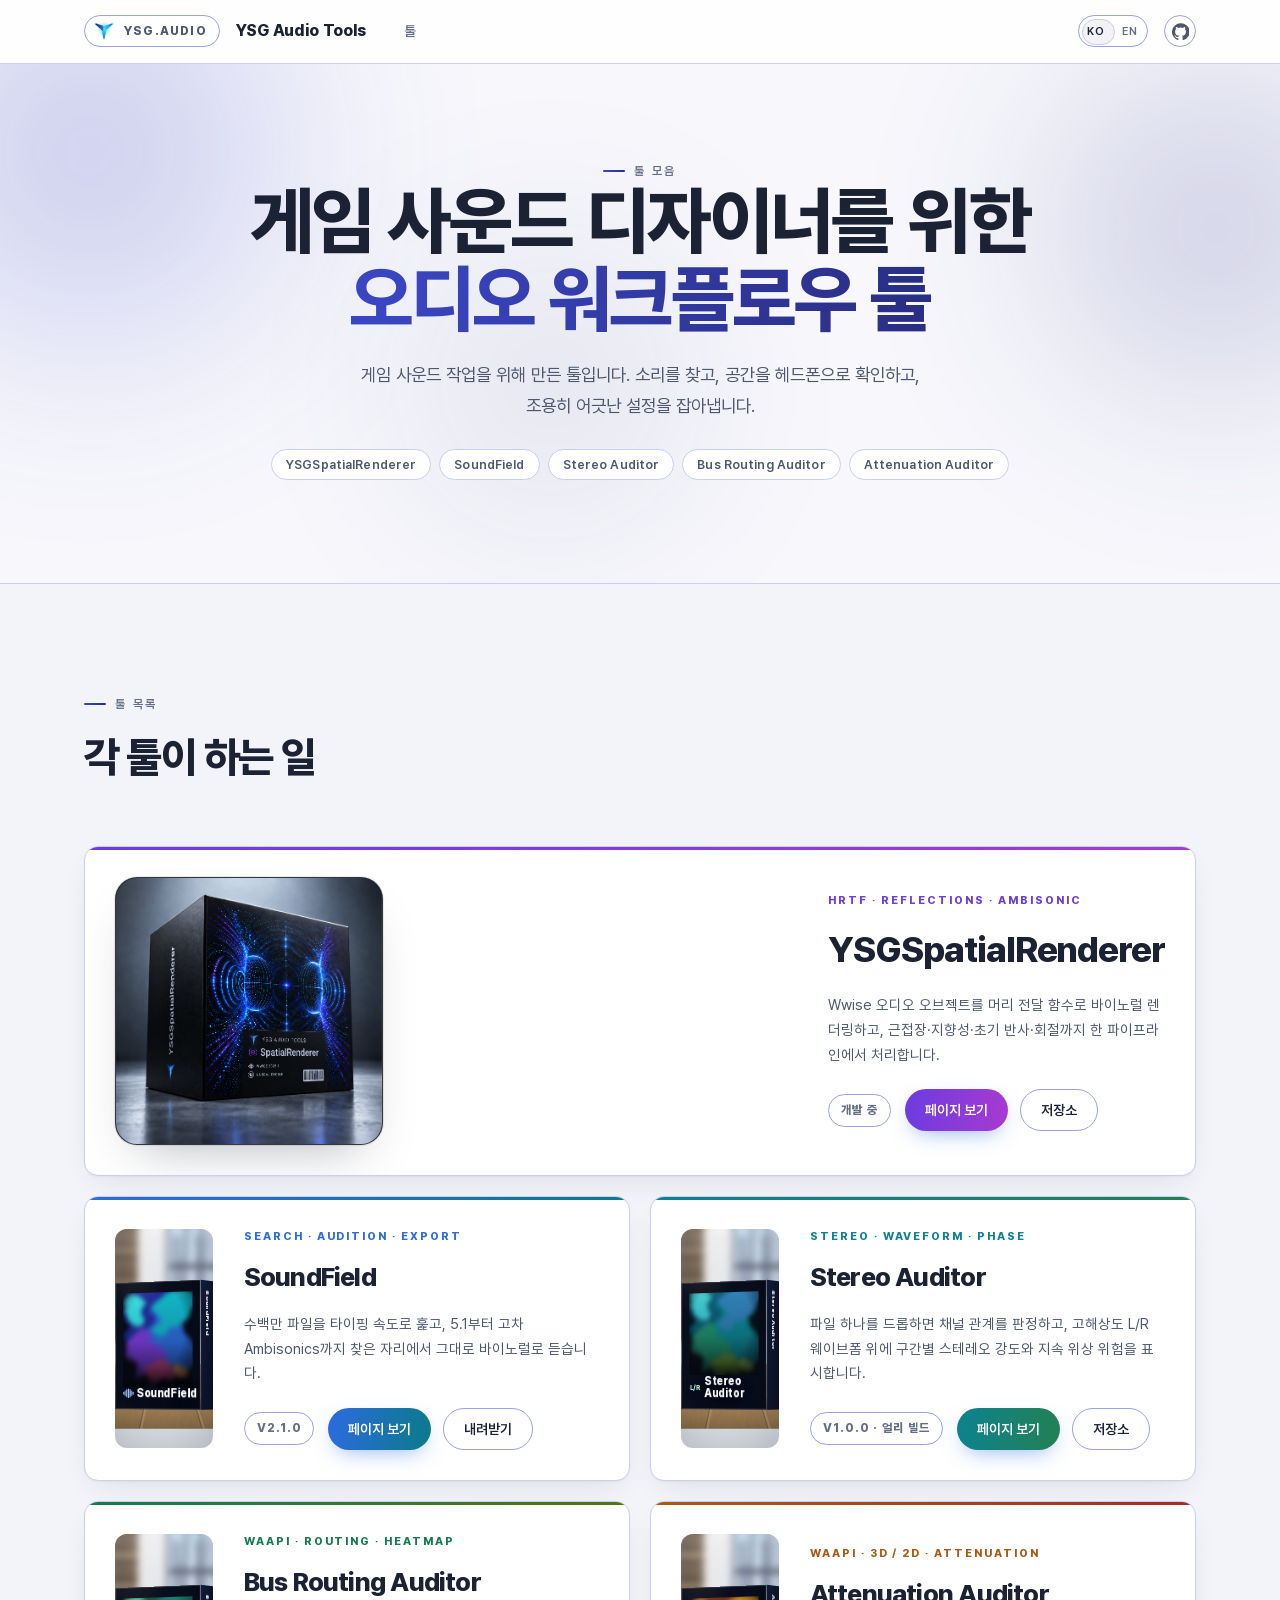
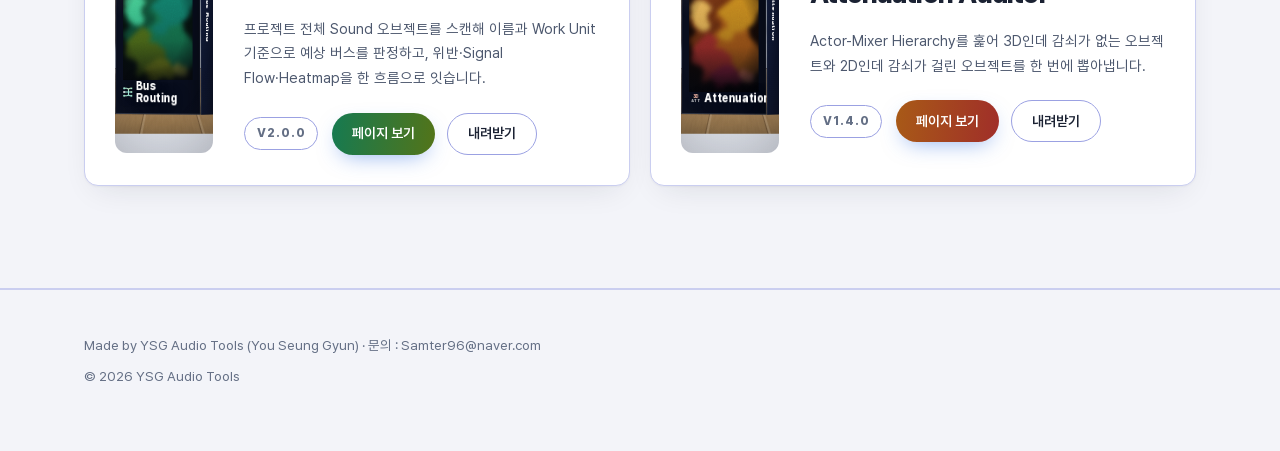
==== commit a0becf3d: "content: SpatialRenderer 제품 이미지 반영" ====
--- a/index.html
+++ b/index.html
@@ -71,6 +71,19 @@
   }
   .tool .btnrow{margin-top:0}
   .tool .btn{height:42px; padding:0 20px; font-size:14px}
+  .tool__badge{
+    position:relative; display:block; align-self:center;
+    width:min(236px,100%); aspect-ratio:1; border-radius:22px;
+    overflow:hidden; background:#080b12; border:1px solid rgba(255,255,255,.18);
+    box-shadow:0 24px 48px -24px rgba(27,34,51,.34), 0 0 0 1px rgba(20,28,45,.08);
+  }
+  .tool__badge::after{
+    content:""; position:absolute; inset:0; pointer-events:none;
+    background:linear-gradient(135deg, rgba(255,255,255,.24), rgba(255,255,255,0) 34%, rgba(0,0,0,.18) 100%);
+    mix-blend-mode:screen; opacity:.35;
+  }
+  .tool__badge img{display:block; width:100%; height:100%; object-fit:cover}
+  .tool--featured .tool__badge{width:min(268px,100%)}
   @media (max-width:1000px){
     .tools{grid-template-columns:1fr}
     .tool--featured{grid-column:span 1}
@@ -78,6 +91,7 @@
   @media (max-width:560px){
     .tool{grid-template-columns:1fr}
     .tool .pkg{max-width:200px}
+    .tool__badge{max-width:220px}
   }
 </style>
 </head>
@@ -167,49 +181,9 @@
                --pkg-4:#5b6cf0; --pkg-5:#d63a8e; --pkg-6:#8f6cff; --pkg-7:#ff9ad0;
                --lock-1:#b6c6ff; --lock-2:#d5c2ff; --lock-3:#ffb8ea">
         <div class="tool__band"></div>
-        <div class="pkg pkg--mini" aria-hidden="true">
-          <div class="env__wall"><i></i><i></i><i></i></div>
-          <div class="pkg__stage">
-            <div class="floor">
-              <div class="floor__wood">
-                <svg viewBox="0 0 300 300" preserveAspectRatio="none">
-                  <rect width="300" height="300" filter="url(#hubWood)" opacity=".72"/>
-                </svg>
-              </div>
-              <div class="floor__light"></div>
-              <div class="floor__haze"></div>
-              <div class="floor__refl"></div>
-              <div class="floor__shadow"></div>
-              <div class="floor__contact"></div>
-            </div>
-            <div class="box">
-              <div class="box__f box__top"></div>
-              <div class="box__f box__side"><b>SpatialRenderer</b></div>
-              <div class="box__f box__front">
-                <svg class="box__art" viewBox="0 0 300 390" preserveAspectRatio="xMidYMid slice">
-                  <rect width="300" height="390" fill="var(--pkg-0)"/>
-                  <g filter="url(#hubFlow)">
-                    <ellipse cx="120" cy="126" rx="112" ry="140" fill="var(--pkg-1)"/>
-                    <ellipse cx="205" cy="212" rx="96"  ry="118" fill="var(--pkg-2)"/>
-                    <ellipse cx="96"  cy="252" rx="86"  ry="104" fill="var(--pkg-3)"/>
-                    <ellipse cx="220" cy="104" rx="70"  ry="82"  fill="var(--pkg-4)"/>
-                    <ellipse cx="146" cy="330" rx="76"  ry="66"  fill="var(--pkg-5)"/>
-                    <ellipse cx="74"  cy="80"  rx="50"  ry="54"  fill="var(--pkg-6)"/>
-                    <ellipse cx="246" cy="300" rx="40"  ry="44"  fill="var(--pkg-7)"/>
-                  </g>
-                  <rect width="300" height="390" fill="url(#hubVig)"/>
-                  <rect width="300" height="390" fill="url(#hubScrim)"/>
-                </svg>
-                <div class="box__gloss"></div>
-                <div class="box__lockup">
-                  <svg class="box__pmark" viewBox="1.5 3.6 21 16.8" aria-hidden="true"><circle cx="12" cy="12" r="4.2" fill="none" stroke="url(#hubLock1)" stroke-width="1.5"/><path d="M5.4 6.6a9 9 0 0 0 0 10.8M18.6 6.6a9 9 0 0 1 0 10.8" fill="none" stroke="url(#hubLock1)" stroke-width="1.4" stroke-linecap="round"/><circle cx="12" cy="12" r="1.5" fill="url(#hubLock1)"/></svg>
-                  <span class="box__pname">SpatialRenderer</span>
-                </div>
-              </div>
-            </div>
-          </div>
-          <div class="env__vig"></div>
-        </div>
+        <a class="tool__badge" href="spatial-renderer/" aria-label="YSGSpatialRenderer 페이지 보기">
+          <img src="spatial-renderer/assets/v2/product-box.png" alt="YSGSpatialRenderer 제품 이미지">
+        </a>
         <div class="tool__body">
           <span class="tool__eyebrow">HRTF · REFLECTIONS · AMBISONIC</span>
           <h2 class="tool__name">YSGSpatialRenderer</h2>
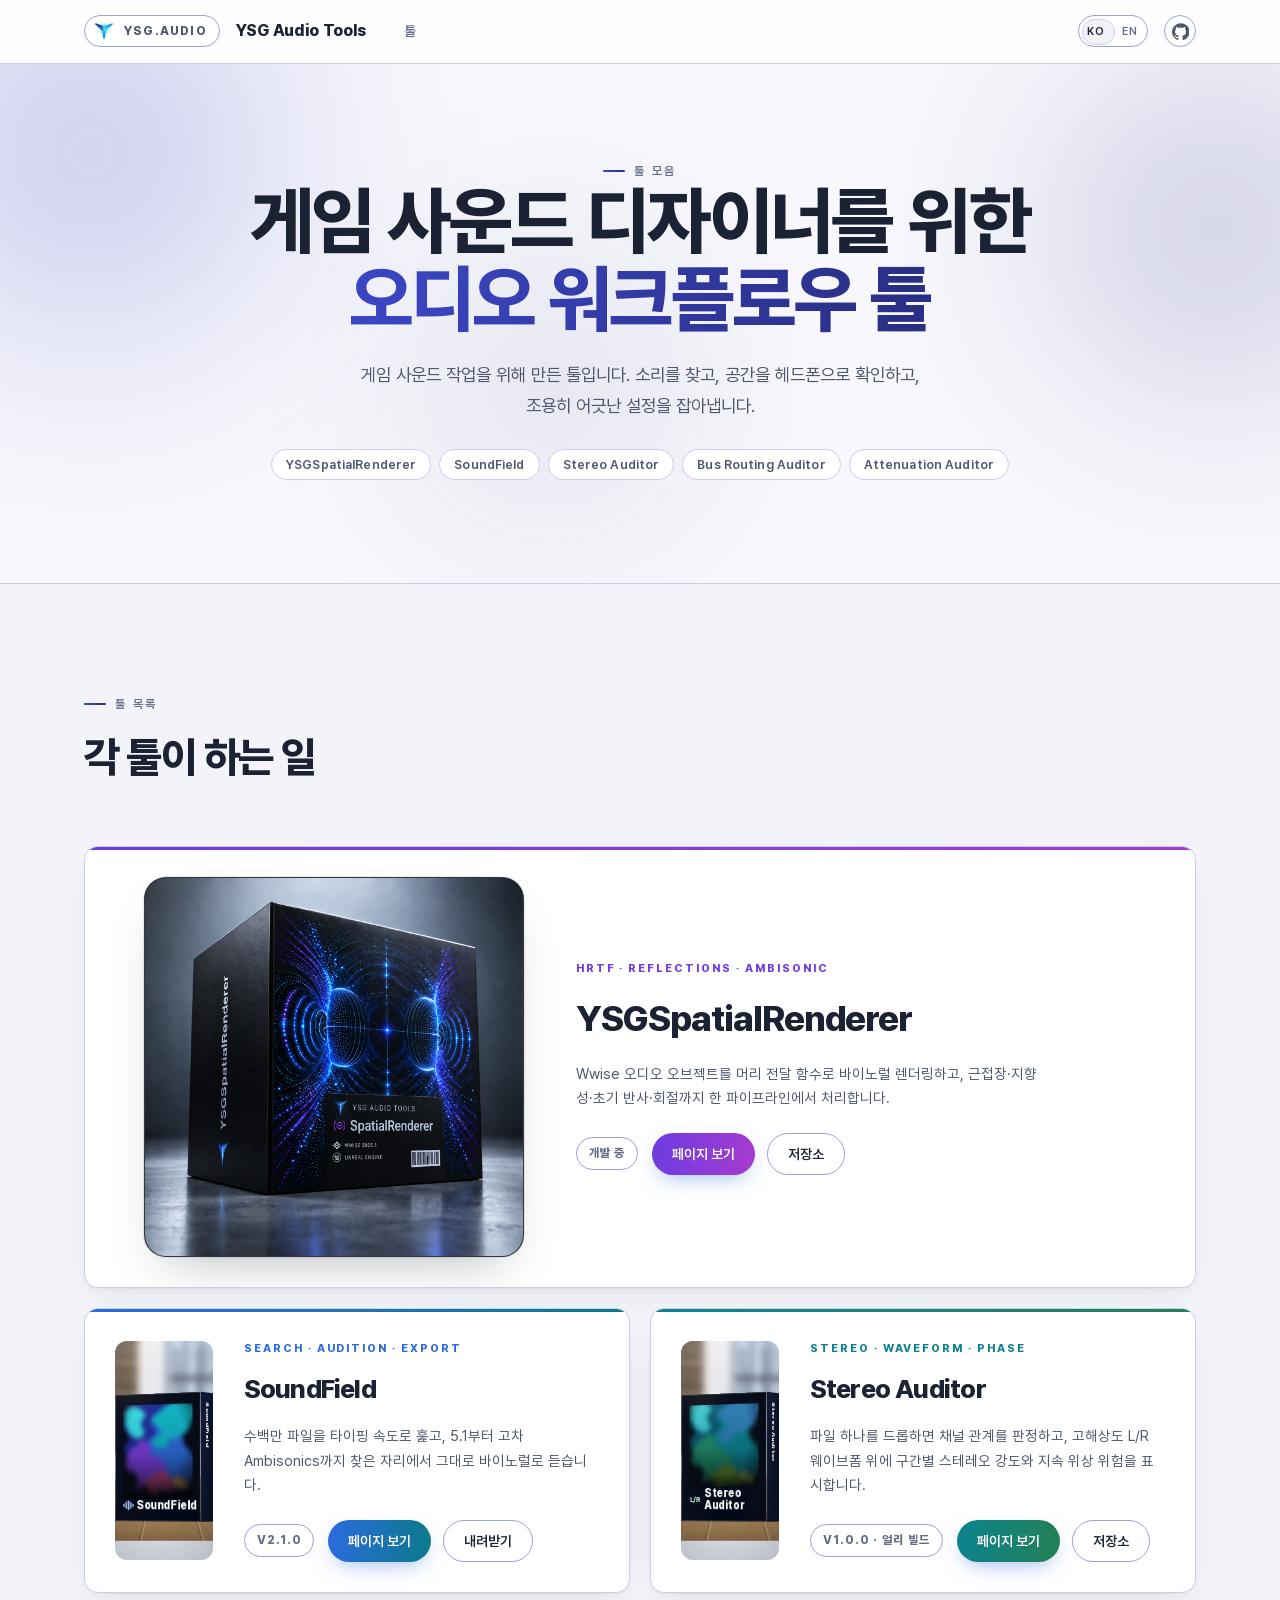
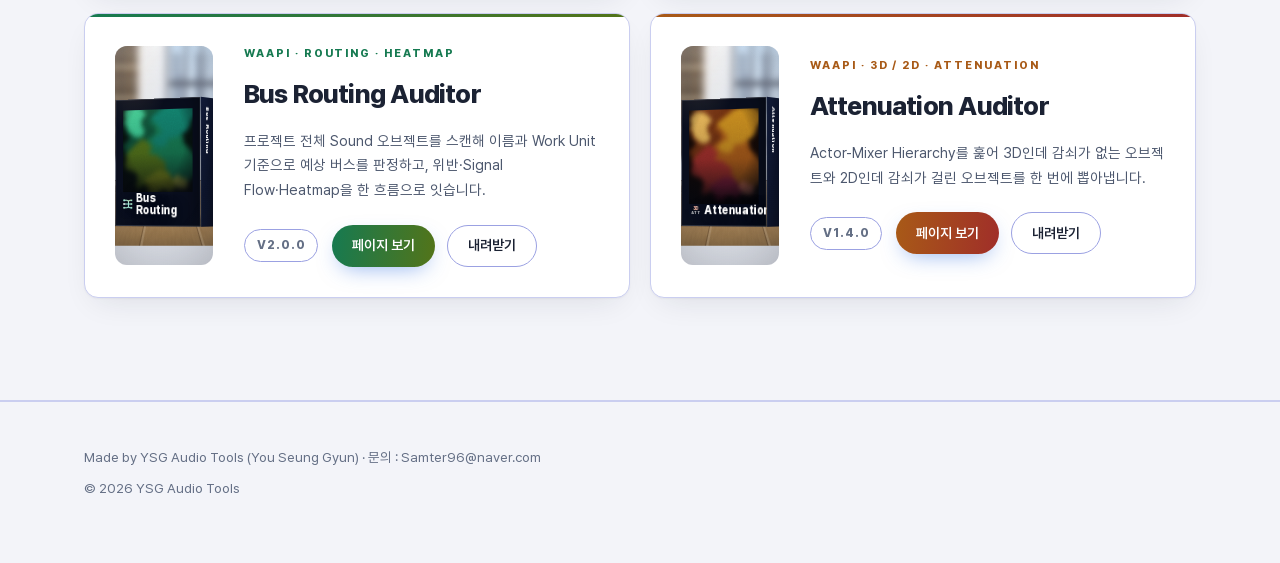
==== commit 71bc8f6d: "design: SpatialRenderer 이미지 레이아웃 조정" ====
--- a/index.html
+++ b/index.html
@@ -52,7 +52,12 @@
     position:absolute; left:0; right:0; top:0; height:3px;
     background:linear-gradient(90deg, var(--key), var(--key-2));
   }
-  .tool--featured{grid-column:span 2}
+  .tool--featured{
+    grid-column:span 2;
+    grid-template-columns:minmax(300px, 380px) minmax(0, 560px);
+    justify-content:center;
+    gap:clamp(32px,4vw,58px);
+  }
   .tool__eyebrow{
     display:block; font-size:11px; font-weight:700; letter-spacing:.18em;
     text-transform:uppercase; color:var(--key);
@@ -83,13 +88,18 @@
     mix-blend-mode:screen; opacity:.35;
   }
   .tool__badge img{display:block; width:100%; height:100%; object-fit:cover}
-  .tool--featured .tool__badge{width:min(268px,100%)}
+  .tool--featured .tool__badge{width:100%; justify-self:end}
   @media (max-width:1000px){
     .tools{grid-template-columns:1fr}
-    .tool--featured{grid-column:span 1}
+    .tool--featured{
+      grid-column:span 1;
+      grid-template-columns:minmax(260px, 340px) minmax(0,1fr);
+      justify-content:start;
+    }
   }
   @media (max-width:560px){
     .tool{grid-template-columns:1fr}
+    .tool--featured{grid-template-columns:1fr}
     .tool .pkg{max-width:200px}
     .tool__badge{max-width:220px}
   }
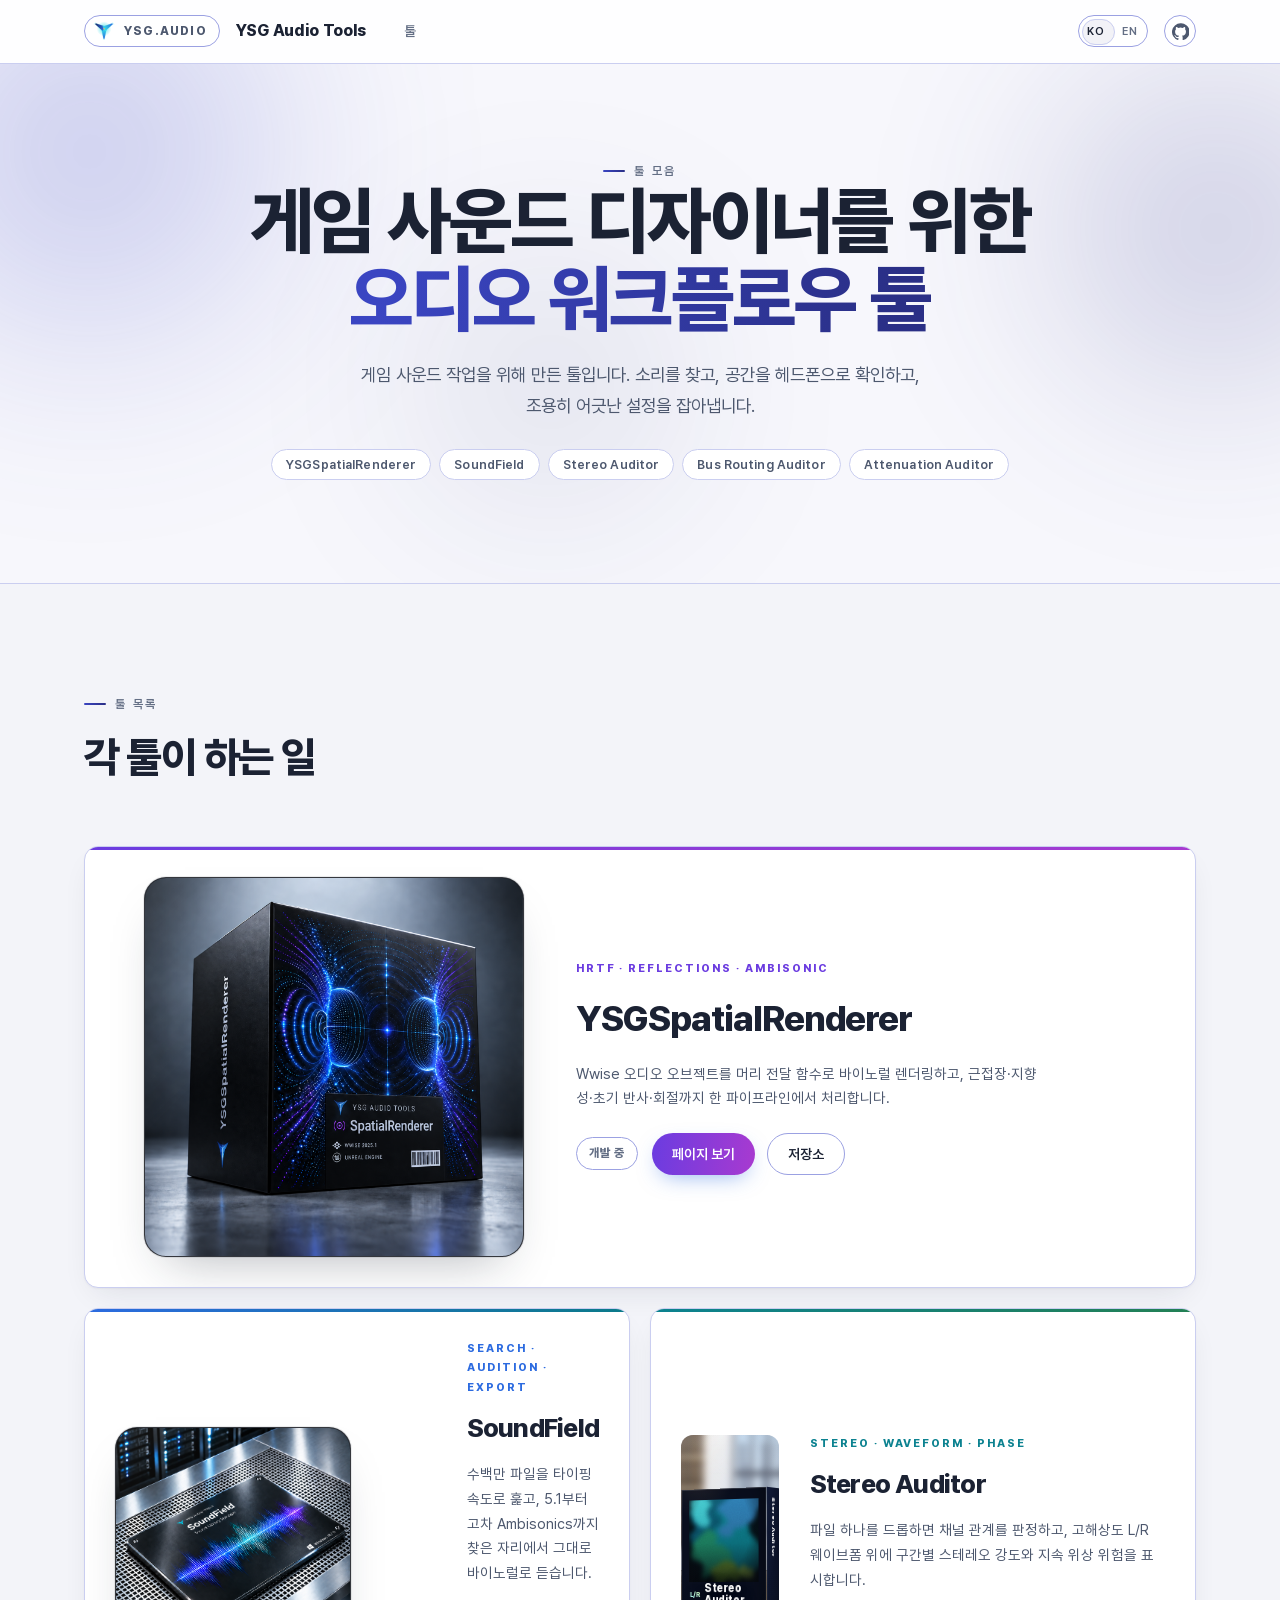
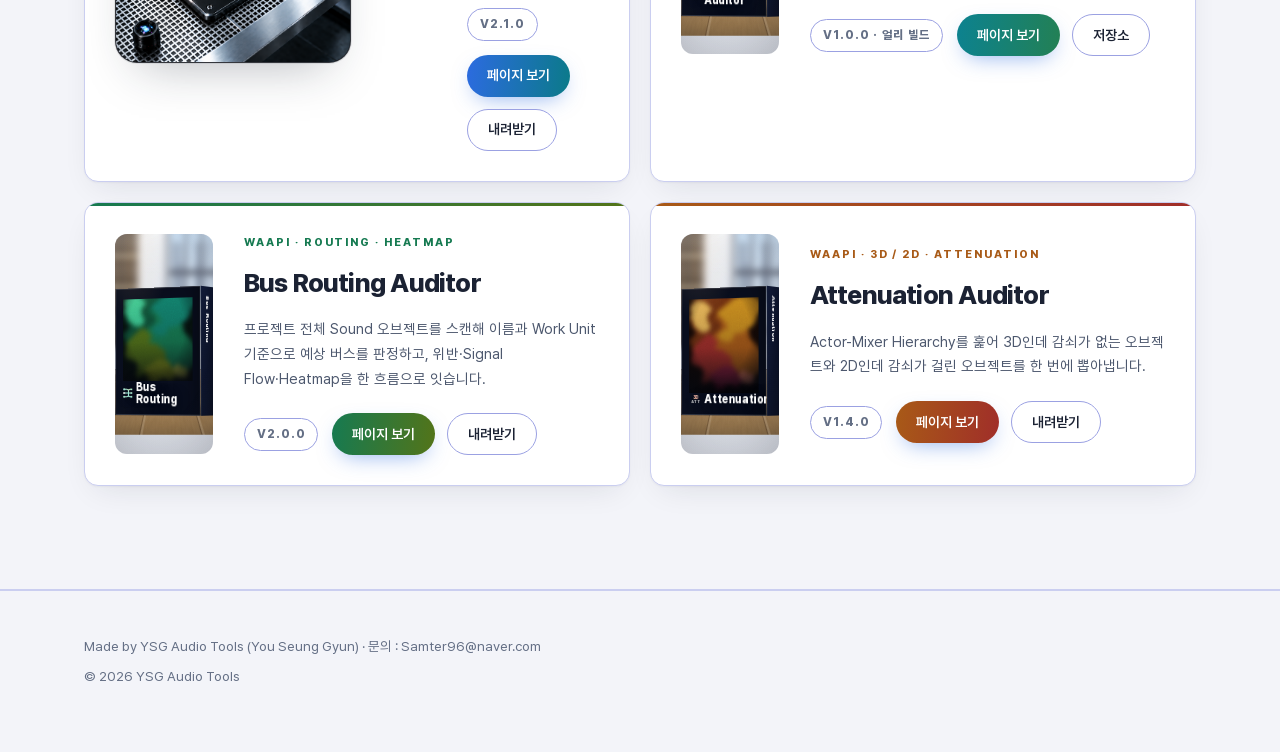
==== commit 9e92b4d5: "content: SoundField 제품 이미지 반영" ====
--- a/index.html
+++ b/index.html
@@ -209,49 +209,9 @@
                --pkg-4:#12b5c9; --pkg-5:#c9457f; --pkg-6:#34e0e8; --pkg-7:#ffb454;
                --lock-1:#7ee8f5; --lock-2:#a9c4ff; --lock-3:#cbaaff">
         <div class="tool__band"></div>
-        <div class="pkg pkg--mini" aria-hidden="true">
-          <div class="env__wall"><i></i><i></i><i></i></div>
-          <div class="pkg__stage">
-            <div class="floor">
-              <div class="floor__wood">
-                <svg viewBox="0 0 300 300" preserveAspectRatio="none">
-                  <rect width="300" height="300" filter="url(#hubWood)" opacity=".72"/>
-                </svg>
-              </div>
-              <div class="floor__light"></div>
-              <div class="floor__haze"></div>
-              <div class="floor__refl"></div>
-              <div class="floor__shadow"></div>
-              <div class="floor__contact"></div>
-            </div>
-            <div class="box">
-              <div class="box__f box__top"></div>
-              <div class="box__f box__side"><b>SoundField</b></div>
-              <div class="box__f box__front">
-                <svg class="box__art" viewBox="0 0 300 390" preserveAspectRatio="xMidYMid slice">
-                  <rect width="300" height="390" fill="var(--pkg-0)"/>
-                  <g filter="url(#hubFlow)">
-                    <ellipse cx="120" cy="126" rx="112" ry="140" fill="var(--pkg-1)"/>
-                    <ellipse cx="205" cy="212" rx="96"  ry="118" fill="var(--pkg-2)"/>
-                    <ellipse cx="96"  cy="252" rx="86"  ry="104" fill="var(--pkg-3)"/>
-                    <ellipse cx="220" cy="104" rx="70"  ry="82"  fill="var(--pkg-4)"/>
-                    <ellipse cx="146" cy="330" rx="76"  ry="66"  fill="var(--pkg-5)"/>
-                    <ellipse cx="74"  cy="80"  rx="50"  ry="54"  fill="var(--pkg-6)"/>
-                    <ellipse cx="246" cy="300" rx="40"  ry="44"  fill="var(--pkg-7)"/>
-                  </g>
-                  <rect width="300" height="390" fill="url(#hubVig)"/>
-                  <rect width="300" height="390" fill="url(#hubScrim)"/>
-                </svg>
-                <div class="box__gloss"></div>
-                <div class="box__lockup">
-                  <svg class="box__pmark" viewBox="4.5 6 15.2 11.6" aria-hidden="true"><rect x="4.86" y="10.36" width="1.36" height="3.28" rx=".68" fill="url(#hubLock2)"/><rect x="7.02" y="8.90" width="1.36" height="6.19" rx=".68" fill="url(#hubLock2)"/><rect x="9.17" y="7.27" width="1.36" height="9.47" rx=".68" fill="url(#hubLock2)"/><rect x="11.33" y="6.47" width="1.36" height="11.06" rx=".68" fill="url(#hubLock2)"/><rect x="13.48" y="7.27" width="1.36" height="9.47" rx=".68" fill="url(#hubLock2)"/><rect x="15.64" y="8.90" width="1.36" height="6.19" rx=".68" fill="url(#hubLock2)"/><rect x="17.79" y="10.36" width="1.36" height="3.28" rx=".68" fill="url(#hubLock2)"/></svg>
-                  <span class="box__pname">SoundField</span>
-                </div>
-              </div>
-            </div>
-          </div>
-          <div class="env__vig"></div>
-        </div>
+        <a class="tool__badge" href="soundfield/" aria-label="SoundField 페이지 보기">
+          <img src="soundfield/assets/v2/product-disk.png" alt="SoundField 제품 이미지">
+        </a>
         <div class="tool__body">
           <span class="tool__eyebrow">SEARCH · AUDITION · EXPORT</span>
           <h2 class="tool__name">SoundField</h2>
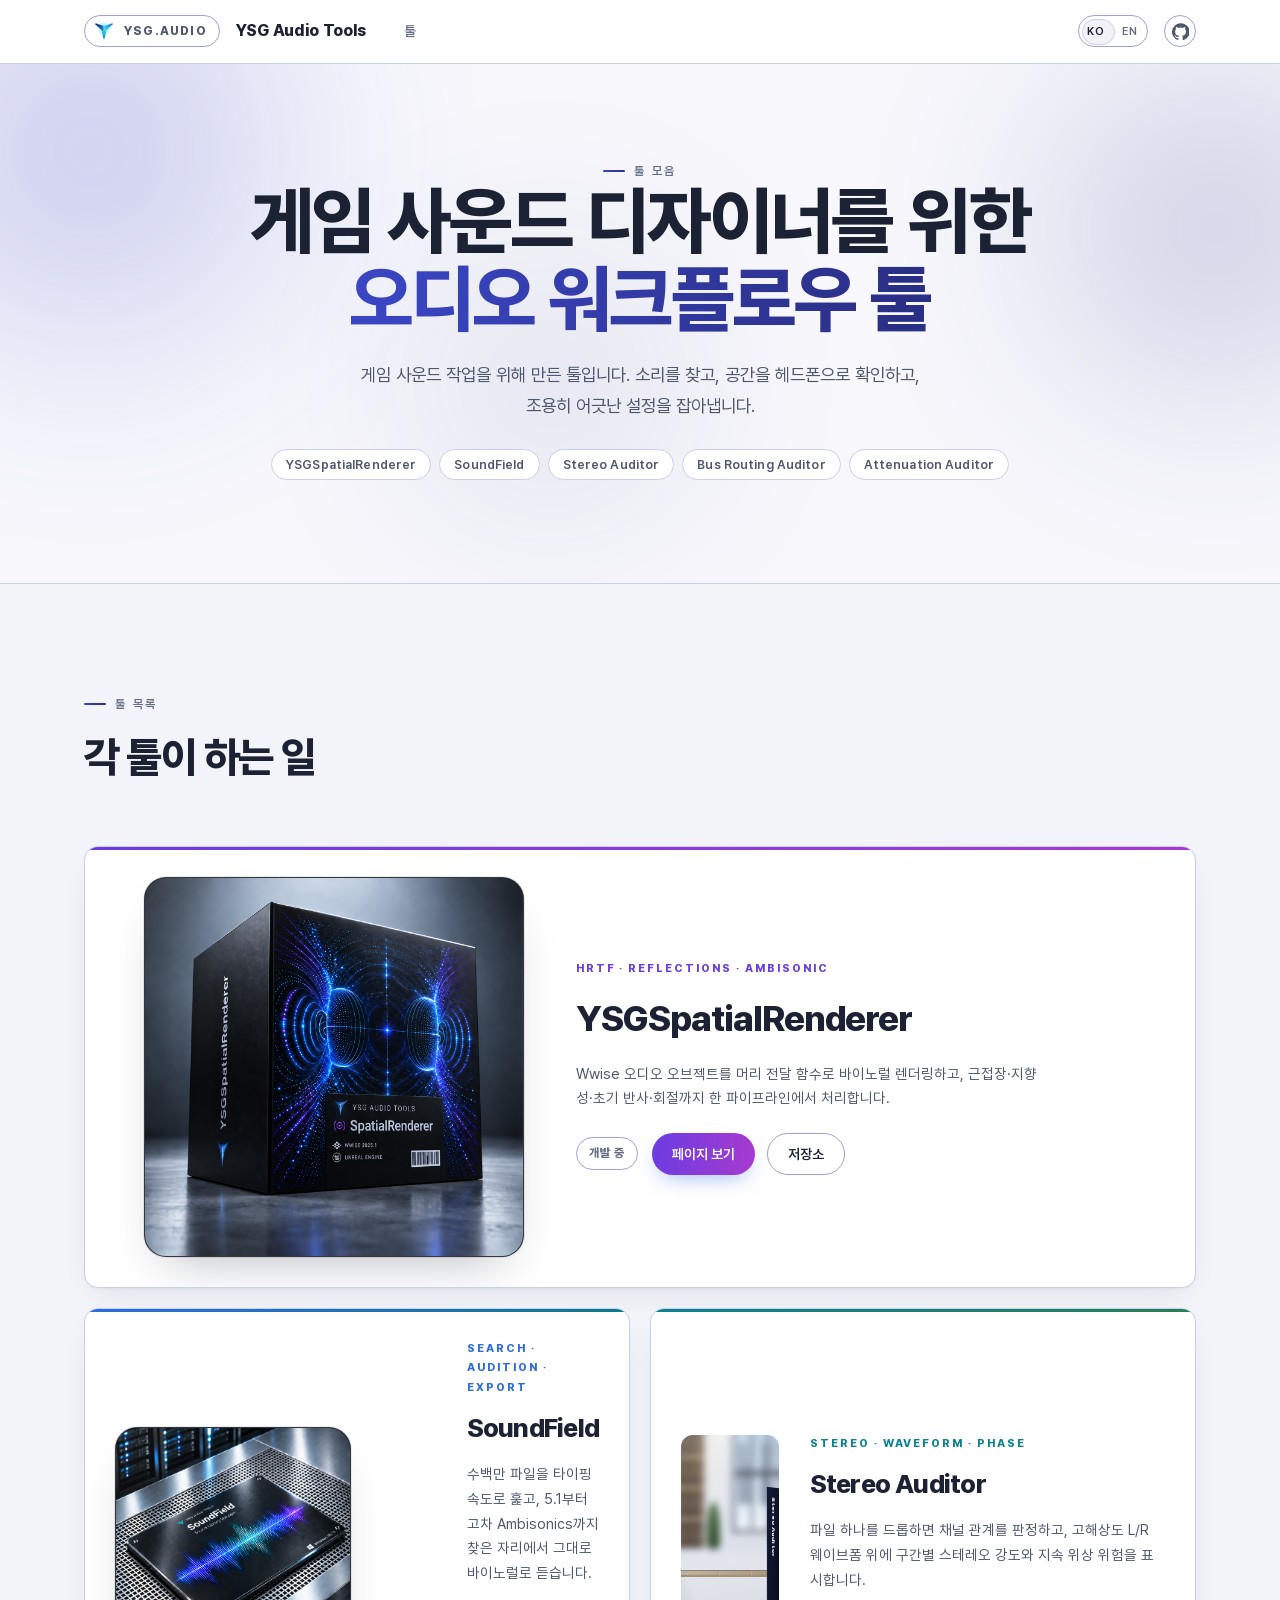
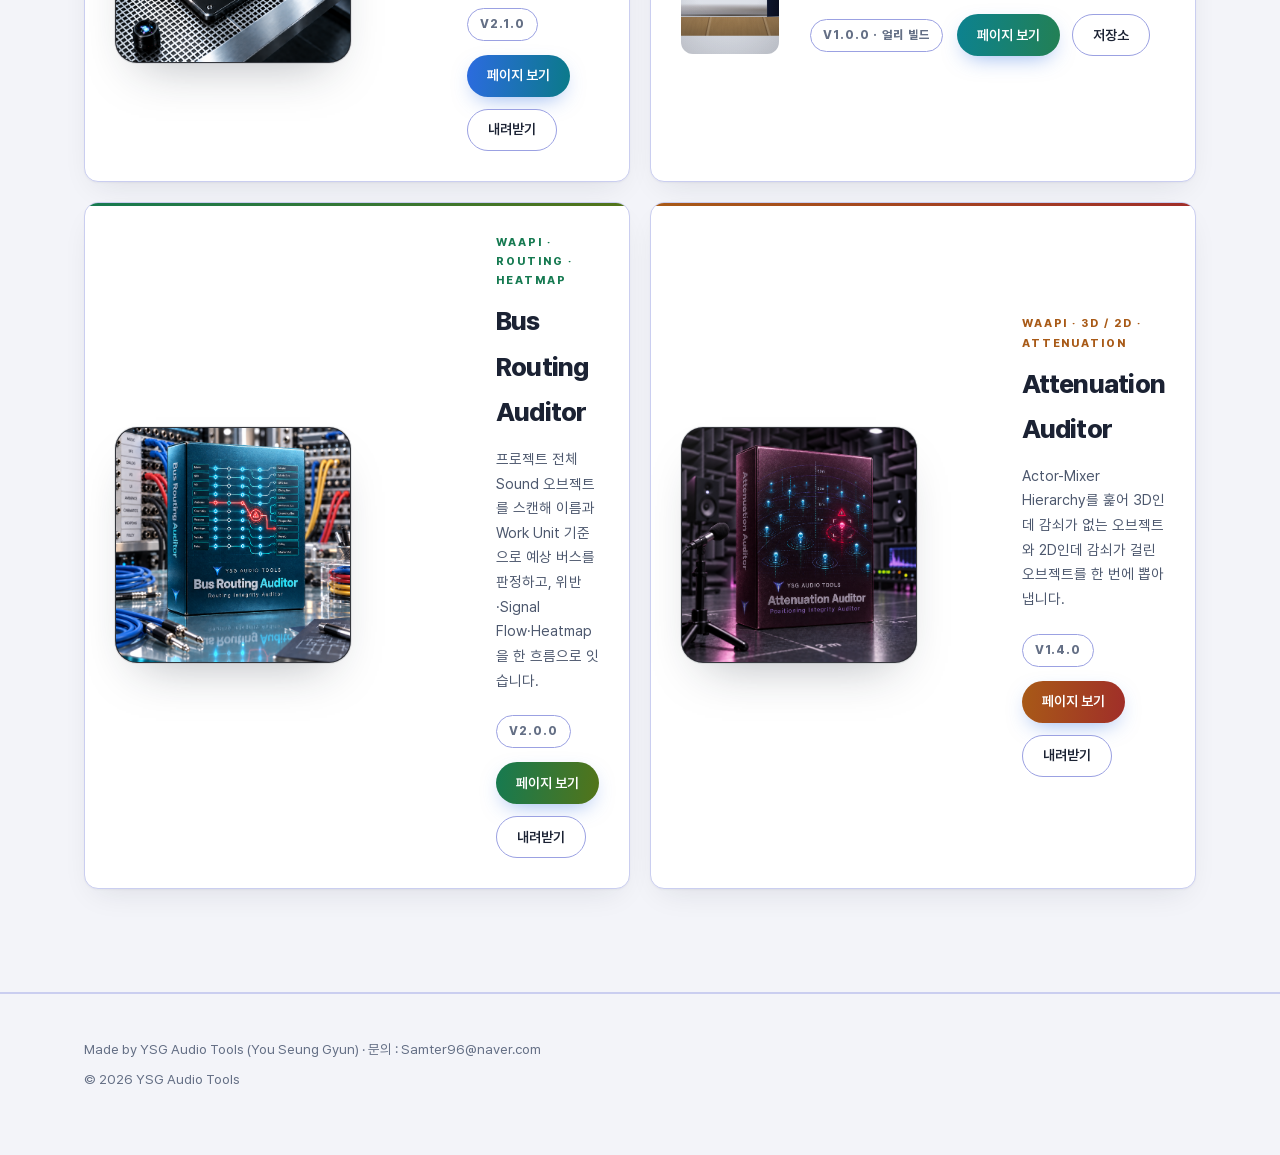
==== commit 1f817698: "content: Auditor 제품 이미지 반영" ====
--- a/index.html
+++ b/index.html
@@ -285,49 +285,9 @@
                --pkg-4:#12806c; --pkg-5:#8a9a1c; --pkg-6:#3ecf94; --pkg-7:#cfd94e;
                --lock-1:#a8f0cc; --lock-2:#9ef0e2; --lock-3:#e0f0a8">
         <div class="tool__band"></div>
-        <div class="pkg pkg--mini" aria-hidden="true">
-          <div class="env__wall"><i></i><i></i><i></i></div>
-          <div class="pkg__stage">
-            <div class="floor">
-              <div class="floor__wood">
-                <svg viewBox="0 0 300 300" preserveAspectRatio="none">
-                  <rect width="300" height="300" filter="url(#hubWood)" opacity=".72"/>
-                </svg>
-              </div>
-              <div class="floor__light"></div>
-              <div class="floor__haze"></div>
-              <div class="floor__refl"></div>
-              <div class="floor__shadow"></div>
-              <div class="floor__contact"></div>
-            </div>
-            <div class="box">
-              <div class="box__f box__top"></div>
-              <div class="box__f box__side"><b>Bus Routing</b></div>
-              <div class="box__f box__front">
-                <svg class="box__art" viewBox="0 0 300 390" preserveAspectRatio="xMidYMid slice">
-                  <rect width="300" height="390" fill="var(--pkg-0)"/>
-                  <g filter="url(#hubFlow)">
-                    <ellipse cx="120" cy="126" rx="112" ry="140" fill="var(--pkg-1)"/>
-                    <ellipse cx="205" cy="212" rx="96"  ry="118" fill="var(--pkg-2)"/>
-                    <ellipse cx="96"  cy="252" rx="86"  ry="104" fill="var(--pkg-3)"/>
-                    <ellipse cx="220" cy="104" rx="70"  ry="82"  fill="var(--pkg-4)"/>
-                    <ellipse cx="146" cy="330" rx="76"  ry="66"  fill="var(--pkg-5)"/>
-                    <ellipse cx="74"  cy="80"  rx="50"  ry="54"  fill="var(--pkg-6)"/>
-                    <ellipse cx="246" cy="300" rx="40"  ry="44"  fill="var(--pkg-7)"/>
-                  </g>
-                  <rect width="300" height="390" fill="url(#hubVig)"/>
-                  <rect width="300" height="390" fill="url(#hubScrim)"/>
-                </svg>
-                <div class="box__gloss"></div>
-                <div class="box__lockup">
-                  <svg class="box__pmark" viewBox="21 26 88 76" aria-hidden="true"><path d="M31 36h25c9 0 14 5 14 14v28c0 9 5 14 14 14h13M31 64h66M31 92h25c9 0 14-5 14-14V50c0-9 5-14 14-14h13" fill="none" stroke="url(#hubLock4)" stroke-width="8" stroke-linecap="round" stroke-linejoin="round"/><circle cx="31" cy="36" r="8" fill="url(#hubLock4)"/><circle cx="31" cy="64" r="8" fill="#ffffff"/><circle cx="31" cy="92" r="8" fill="url(#hubLock4)"/><circle cx="97" cy="36" r="7" fill="url(#hubLock4)"/><circle cx="97" cy="64" r="7" fill="url(#hubLock4)"/><circle cx="97" cy="92" r="7" fill="url(#hubLock4)"/></svg>
-                  <span class="box__pname">Bus Routing</span>
-                </div>
-              </div>
-            </div>
-          </div>
-          <div class="env__vig"></div>
-        </div>
+        <a class="tool__badge" href="bus-routing-auditor/" aria-label="Bus Routing Auditor 페이지 보기">
+          <img src="bus-routing-auditor/assets/v2/product-box.png" alt="Bus Routing Auditor 제품 이미지">
+        </a>
         <div class="tool__body">
           <span class="tool__eyebrow">WAAPI · ROUTING · HEATMAP</span>
           <h2 class="tool__name">Bus Routing Auditor</h2>
@@ -343,49 +303,9 @@
                --pkg-4:#c98a1e; --pkg-5:#8a1f3c; --pkg-6:#e8b455; --pkg-7:#ff8a6b;
                --lock-1:#ffd9a3; --lock-2:#ffb0a0; --lock-3:#ffe7c2">
         <div class="tool__band"></div>
-        <div class="pkg pkg--mini" aria-hidden="true">
-          <div class="env__wall"><i></i><i></i><i></i></div>
-          <div class="pkg__stage">
-            <div class="floor">
-              <div class="floor__wood">
-                <svg viewBox="0 0 300 300" preserveAspectRatio="none">
-                  <rect width="300" height="300" filter="url(#hubWood)" opacity=".72"/>
-                </svg>
-              </div>
-              <div class="floor__light"></div>
-              <div class="floor__haze"></div>
-              <div class="floor__refl"></div>
-              <div class="floor__shadow"></div>
-              <div class="floor__contact"></div>
-            </div>
-            <div class="box">
-              <div class="box__f box__top"></div>
-              <div class="box__f box__side"><b>Attenuation</b></div>
-              <div class="box__f box__front">
-                <svg class="box__art" viewBox="0 0 300 390" preserveAspectRatio="xMidYMid slice">
-                  <rect width="300" height="390" fill="var(--pkg-0)"/>
-                  <g filter="url(#hubFlow)">
-                    <ellipse cx="120" cy="126" rx="112" ry="140" fill="var(--pkg-1)"/>
-                    <ellipse cx="205" cy="212" rx="96"  ry="118" fill="var(--pkg-2)"/>
-                    <ellipse cx="96"  cy="252" rx="86"  ry="104" fill="var(--pkg-3)"/>
-                    <ellipse cx="220" cy="104" rx="70"  ry="82"  fill="var(--pkg-4)"/>
-                    <ellipse cx="146" cy="330" rx="76"  ry="66"  fill="var(--pkg-5)"/>
-                    <ellipse cx="74"  cy="80"  rx="50"  ry="54"  fill="var(--pkg-6)"/>
-                    <ellipse cx="246" cy="300" rx="40"  ry="44"  fill="var(--pkg-7)"/>
-                  </g>
-                  <rect width="300" height="390" fill="url(#hubVig)"/>
-                  <rect width="300" height="390" fill="url(#hubScrim)"/>
-                </svg>
-                <div class="box__gloss"></div>
-                <div class="box__lockup">
-                  <svg class="box__pmark" viewBox="0 0 34 22" aria-hidden="true"><text x="17" y="10" text-anchor="middle" fill="url(#hubLock5)" font-family="Pretendard, sans-serif" font-size="10" font-weight="800" letter-spacing="-.3">3D</text><text x="17" y="20" text-anchor="middle" fill="#fff" opacity=".82" font-family="Pretendard, sans-serif" font-size="8.5" font-weight="700" letter-spacing=".6">ATT</text></svg>
-                  <span class="box__pname">Attenuation</span>
-                </div>
-              </div>
-            </div>
-          </div>
-          <div class="env__vig"></div>
-        </div>
+        <a class="tool__badge" href="attenuation-auditor/" aria-label="Attenuation Auditor 페이지 보기">
+          <img src="attenuation-auditor/assets/v2/product-box.png" alt="Attenuation Auditor 제품 이미지">
+        </a>
         <div class="tool__body">
           <span class="tool__eyebrow">WAAPI · 3D / 2D · ATTENUATION</span>
           <h2 class="tool__name">Attenuation Auditor</h2>
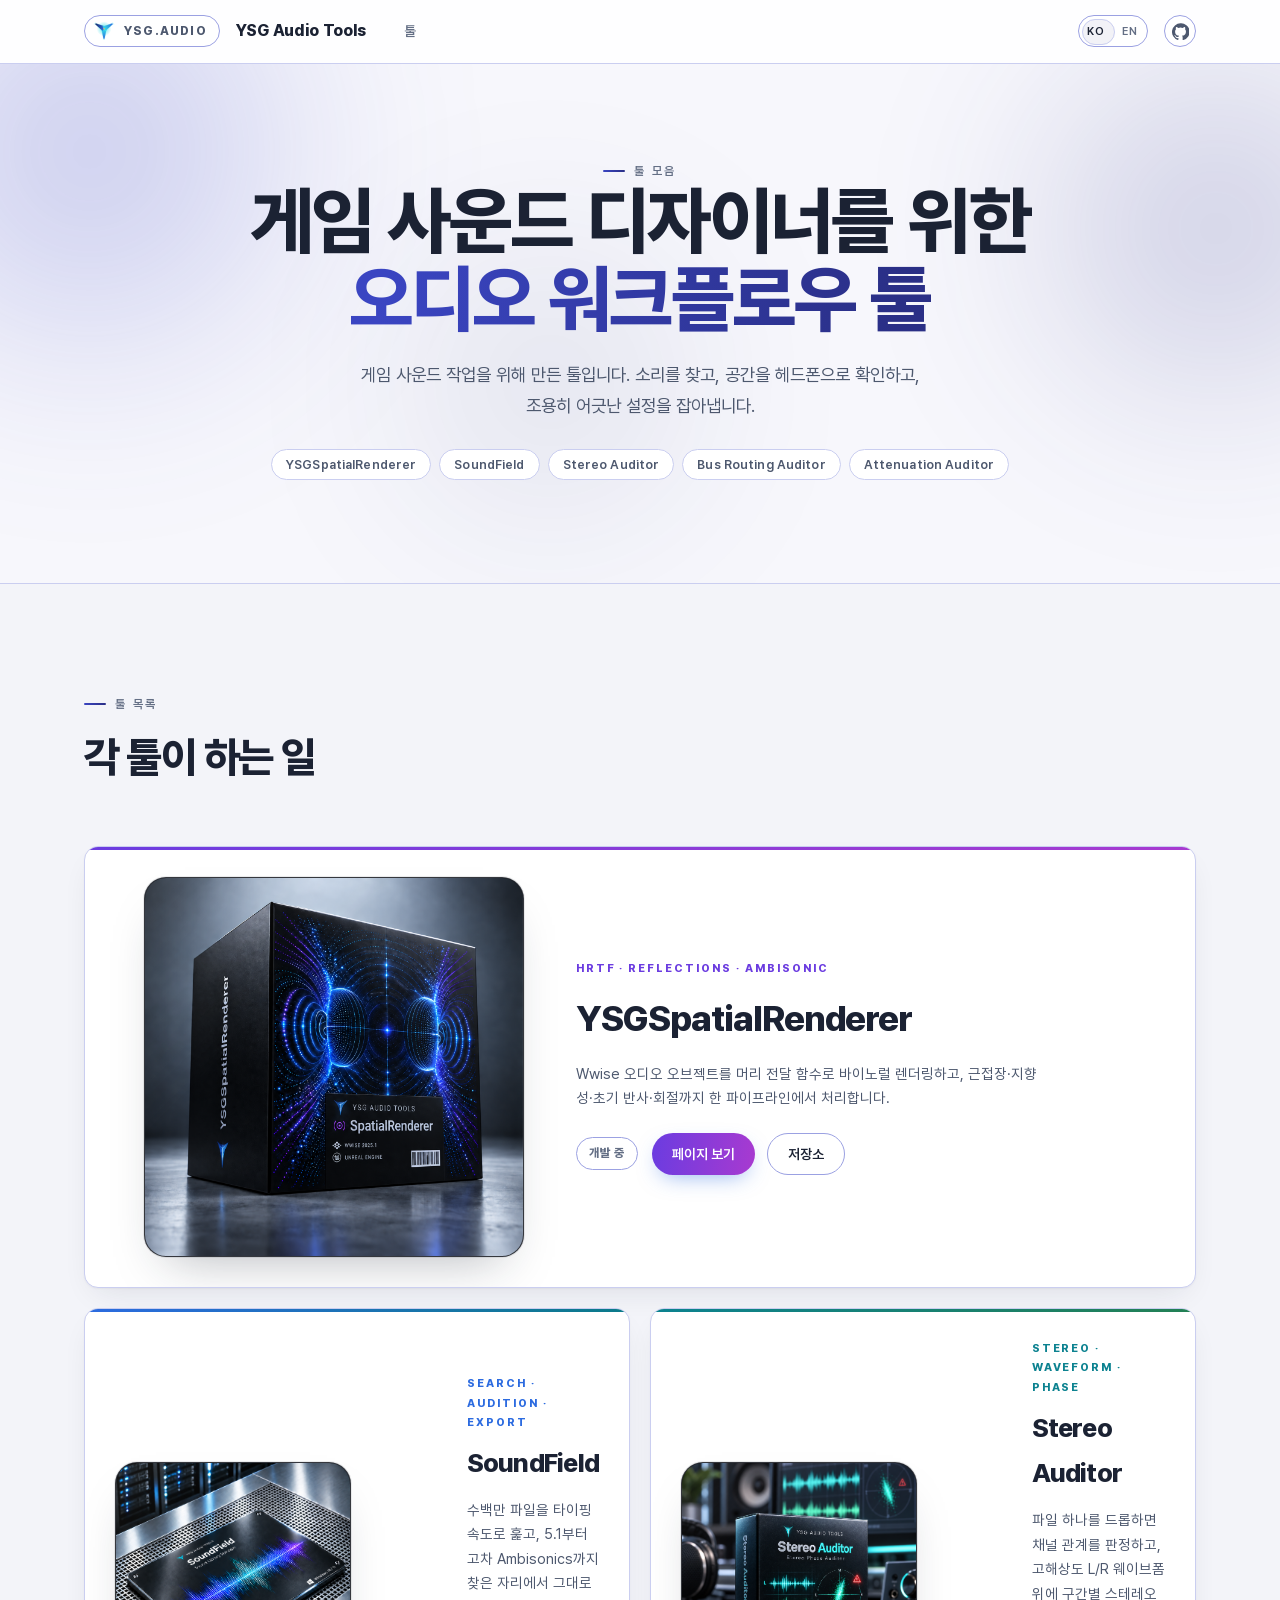
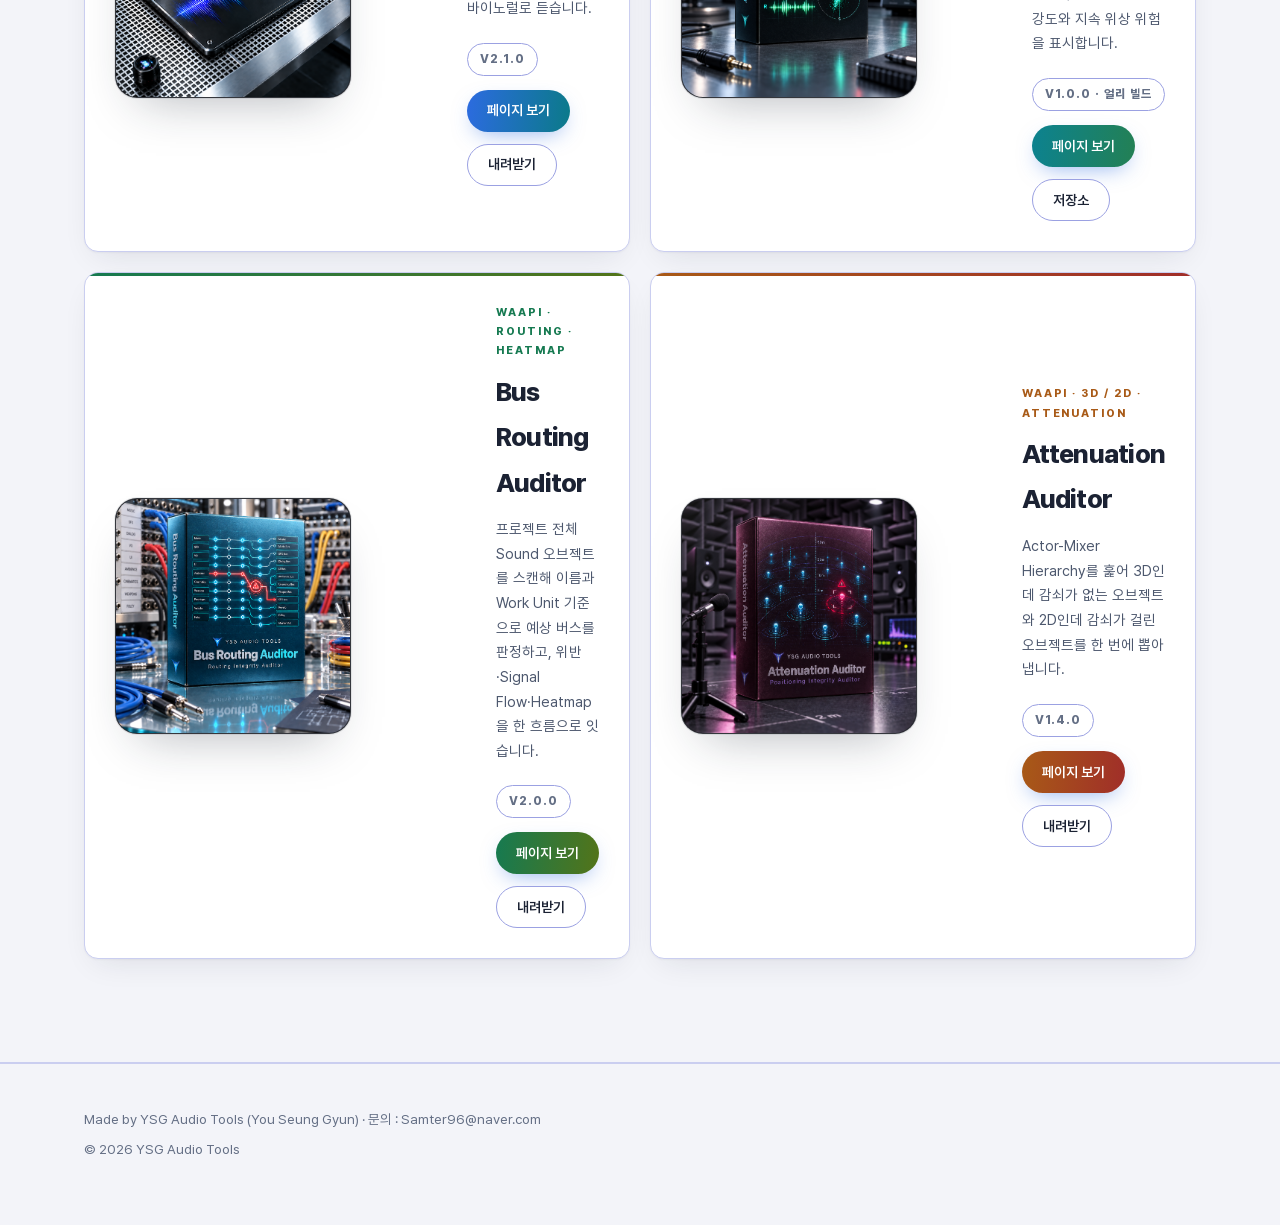
==== commit edadc134: "content: Stereo Auditor 제품 이미지 반영" ====
--- a/index.html
+++ b/index.html
@@ -227,49 +227,9 @@
                --pkg-4:#2f7fb8; --pkg-5:#6d9b2f; --pkg-6:#3ecfd8; --pkg-7:#a7d84e;
                --lock-1:#9ef0f4; --lock-2:#b6f0c8; --lock-3:#d6f2a8">
         <div class="tool__band"></div>
-        <div class="pkg pkg--mini" aria-hidden="true">
-          <div class="env__wall"><i></i><i></i><i></i></div>
-          <div class="pkg__stage">
-            <div class="floor">
-              <div class="floor__wood">
-                <svg viewBox="0 0 300 300" preserveAspectRatio="none">
-                  <rect width="300" height="300" filter="url(#hubWood)" opacity=".72"/>
-                </svg>
-              </div>
-              <div class="floor__light"></div>
-              <div class="floor__haze"></div>
-              <div class="floor__refl"></div>
-              <div class="floor__shadow"></div>
-              <div class="floor__contact"></div>
-            </div>
-            <div class="box">
-              <div class="box__f box__top"></div>
-              <div class="box__f box__side"><b>Stereo Auditor</b></div>
-              <div class="box__f box__front">
-                <svg class="box__art" viewBox="0 0 300 390" preserveAspectRatio="xMidYMid slice">
-                  <rect width="300" height="390" fill="var(--pkg-0)"/>
-                  <g filter="url(#hubFlow)">
-                    <ellipse cx="120" cy="126" rx="112" ry="140" fill="var(--pkg-1)"/>
-                    <ellipse cx="205" cy="212" rx="96"  ry="118" fill="var(--pkg-2)"/>
-                    <ellipse cx="96"  cy="252" rx="86"  ry="104" fill="var(--pkg-3)"/>
-                    <ellipse cx="220" cy="104" rx="70"  ry="82"  fill="var(--pkg-4)"/>
-                    <ellipse cx="146" cy="330" rx="76"  ry="66"  fill="var(--pkg-5)"/>
-                    <ellipse cx="74"  cy="80"  rx="50"  ry="54"  fill="var(--pkg-6)"/>
-                    <ellipse cx="246" cy="300" rx="40"  ry="44"  fill="var(--pkg-7)"/>
-                  </g>
-                  <rect width="300" height="390" fill="url(#hubVig)"/>
-                  <rect width="300" height="390" fill="url(#hubScrim)"/>
-                </svg>
-                <div class="box__gloss"></div>
-                <div class="box__lockup">
-                  <svg class="box__pmark" viewBox="0 0 30 20" aria-hidden="true"><text x="15" y="15.4" text-anchor="middle" fill="url(#hubLock3)" font-family="Pretendard, sans-serif" font-size="15" font-weight="800" letter-spacing="-.5">L/R</text></svg>
-                  <span class="box__pname">Stereo Auditor</span>
-                </div>
-              </div>
-            </div>
-          </div>
-          <div class="env__vig"></div>
-        </div>
+        <a class="tool__badge" href="stereo-auditor/" aria-label="Stereo Auditor 페이지 보기">
+          <img src="stereo-auditor/assets/v2/product-box.png" alt="Stereo Auditor 제품 이미지">
+        </a>
         <div class="tool__body">
           <span class="tool__eyebrow">STEREO · WAVEFORM · PHASE</span>
           <h2 class="tool__name">Stereo Auditor</h2>
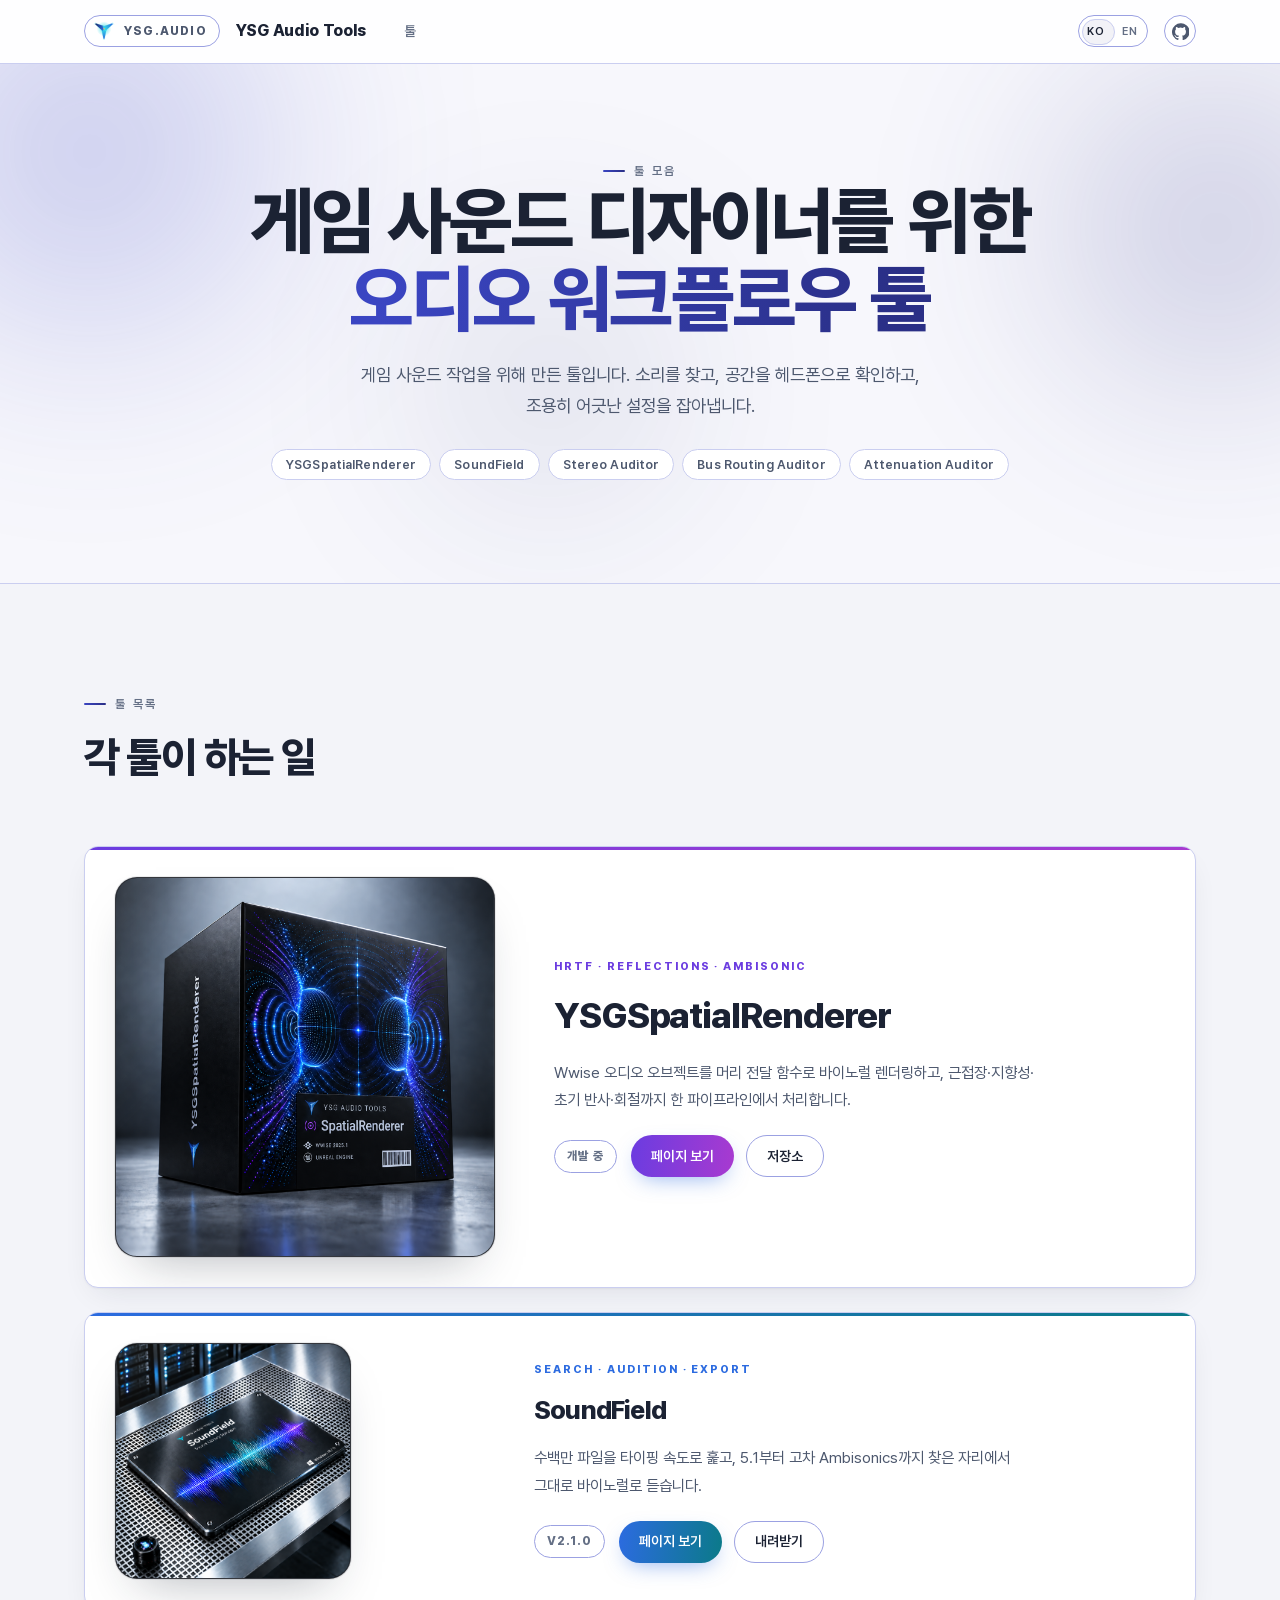
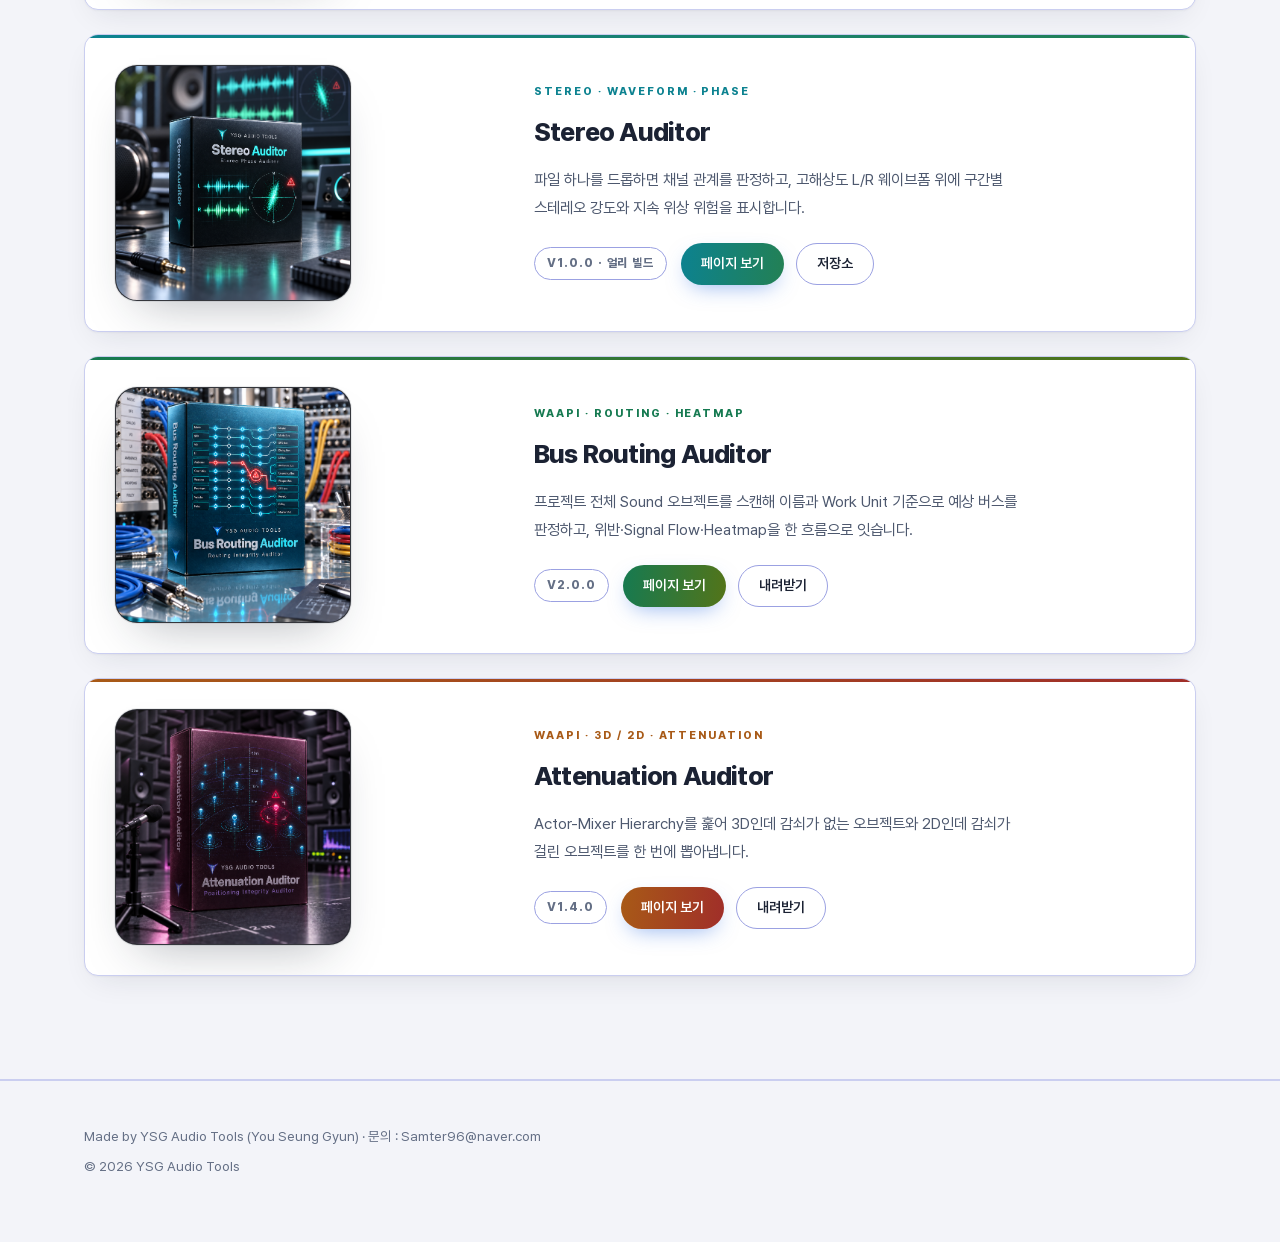
==== commit 57279002: "style: 허브 제품 카드 텍스트 영역 확대" ====
--- a/index.html
+++ b/index.html
@@ -35,12 +35,15 @@
      기준이라 그대로 동작한다. 여기서 다시 선언하지 말 것. */
 
   .tools{
-    display:grid; grid-template-columns:repeat(2,1fr); gap:20px;
+    display:grid; grid-template-columns:1fr; gap:24px;
     margin-top:clamp(40px,5vw,64px);
   }
   .tool{
-    position:relative; display:grid; grid-template-columns:auto 1fr; gap:clamp(18px,2.4vw,32px);
+    position:relative; display:grid;
+    grid-template-columns:minmax(240px, 360px) minmax(420px, 640px);
+    gap:clamp(34px,4.6vw,72px);
     align-items:center; padding:clamp(20px,2.4vw,30px);
+    justify-content:center;
     background:#fff; border:1px solid var(--line); border-radius:var(--r);
     box-shadow:var(--shadow); overflow:hidden;
     transition:transform .22s cubic-bezier(.2,.8,.2,1), box-shadow .22s;
@@ -53,10 +56,7 @@
     background:linear-gradient(90deg, var(--key), var(--key-2));
   }
   .tool--featured{
-    grid-column:span 2;
-    grid-template-columns:minmax(300px, 380px) minmax(0, 560px);
-    justify-content:center;
-    gap:clamp(32px,4vw,58px);
+    grid-template-columns:minmax(280px, 380px) minmax(440px, 620px);
   }
   .tool__eyebrow{
     display:block; font-size:11px; font-weight:700; letter-spacing:.18em;
@@ -67,7 +67,11 @@
     margin-top:8px;
   }
   .tool--featured .tool__name{font-size:clamp(24px,3vw,36px)}
-  .tool__body p{margin:12px 0 0; font-size:14.5px; color:var(--ink-2); line-height:1.7; max-width:52ch}
+  .tool__body{min-width:0}
+  .tool__body p{
+    margin:12px 0 0; font-size:15.5px; color:var(--ink-2);
+    line-height:1.75; max-width:56ch; word-break:keep-all;
+  }
   .tool__foot{display:flex; flex-wrap:wrap; align-items:center; gap:14px; margin-top:22px}
   .tool__status{
     font-size:12px; font-weight:700; letter-spacing:.08em; text-transform:uppercase;
@@ -90,12 +94,9 @@
   .tool__badge img{display:block; width:100%; height:100%; object-fit:cover}
   .tool--featured .tool__badge{width:100%; justify-self:end}
   @media (max-width:1000px){
-    .tools{grid-template-columns:1fr}
-    .tool--featured{
-      grid-column:span 1;
-      grid-template-columns:minmax(260px, 340px) minmax(0,1fr);
-      justify-content:start;
-    }
+    .tool,
+    .tool--featured{grid-template-columns:minmax(220px, 320px) minmax(0,1fr); justify-content:start}
+    .tool__body p{max-width:48ch}
   }
   @media (max-width:560px){
     .tool{grid-template-columns:1fr}
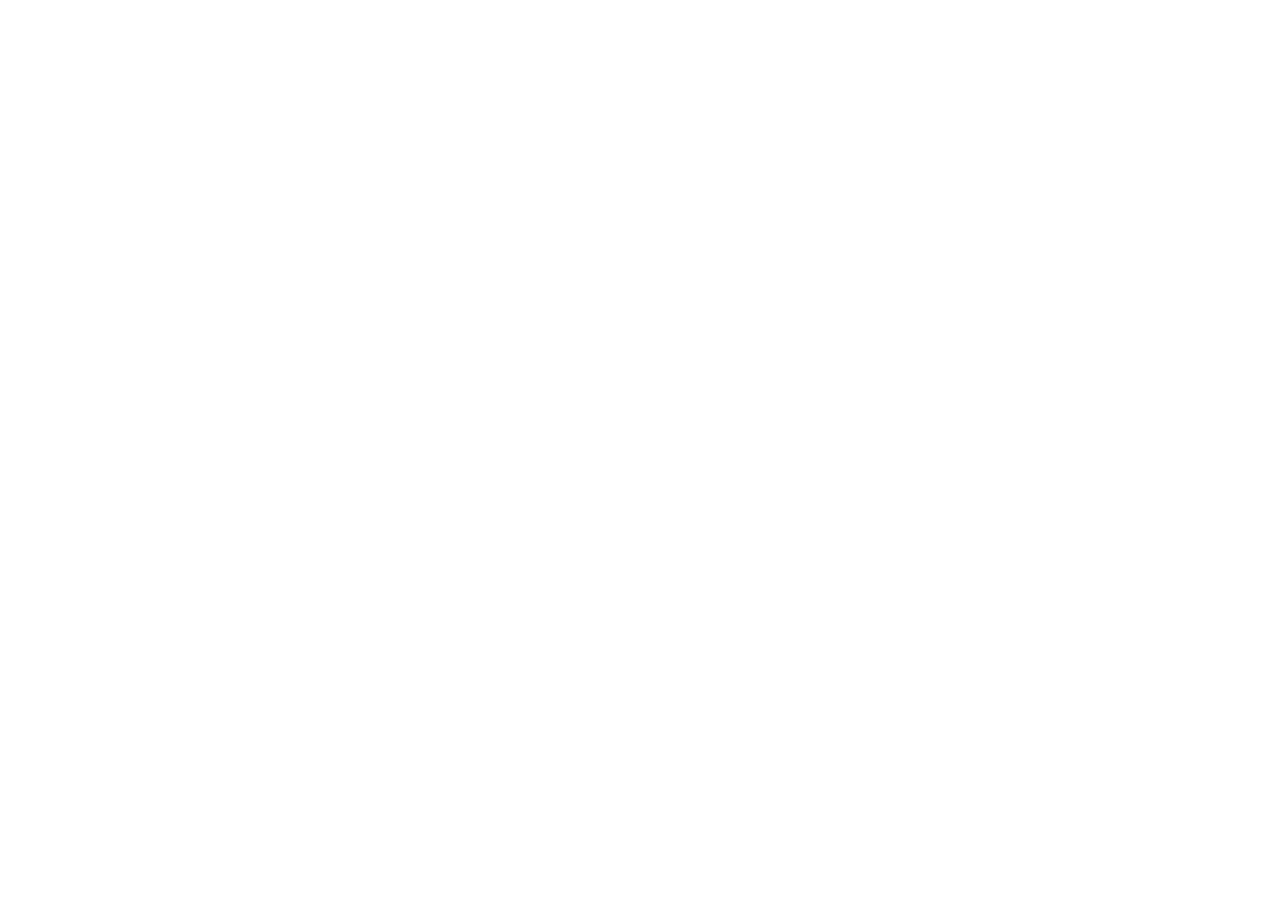
==== commit a2382465: "옛 허브 주소(/YSGAudioTools/)를 새 위치로 넘기는 리다이렉트 허브 저장소를 YSGAudioLabs 로 이름을 바꾸면서 Pages 주소가 바뀌었다. GitHub 은 저" ====
--- a/index.html
+++ b/index.html
@@ -2,294 +2,28 @@
 <html lang="ko">
 <head>
 <meta charset="utf-8">
-<meta name="viewport" content="width=device-width, initial-scale=1, viewport-fit=cover">
-<title>YSG Audio Tools</title>
-<meta name="description" content="YSG Audio Tools: YSGSpatialRenderer, SoundField, Stereo Auditor, Wwise Bus Routing Auditor, Wwise Attenuation Auditor — 게임 사운드 디자이너를 위한 오디오 워크플로우 툴 모음.">
-<link rel="icon" href="assets/favicon-ysg.ico" sizes="any">
-<link rel="icon" type="image/svg+xml" href="assets/ysg-favicon.svg">
-<link rel="apple-touch-icon" href="assets/favicon-ysg.png">
-<!-- 공용 스타일시트·스크립트. 페이지마다 복사하지 말 것. -->
-<link rel="stylesheet" href="assets/ysg.css">
+<meta name="viewport" content="width=device-width, initial-scale=1">
+<title>YSG Audio Labs — 주소가 바뀌었습니다</title>
+<link rel="canonical" href="https://samter96.github.io/YSGAudioLabs/">
+<meta http-equiv="refresh" content="0; url=https://samter96.github.io/YSGAudioLabs/">
 <style>
-  /* 허브는 제품이 아니라 목록이다. SoundField 의 파랑과 겹치지 않도록
-     자체 키컬러는 인디고를 쓰고, 각 카드가 자기 제품의 키컬러를 인라인
-     변수로 덮어쓴다 (사용자 지시 2026-09-10 — 페이지마다 다른 개성). */
-  :root{
-    --key:      #3a45c2;
-    --key-2:    #2a2f86;
-    --key-grad: #2a2f86;
-    --keys-1:   #141c4a;
-    --keys-2:   #23299b;
-    --keys-3:   #2f3f8a;
-
-    /* 밝은 지면도 인디고로 물들인다 — SoundField(파랑)·Bus Routing(초록)과
-       같은 흰색이 아니라 페이지마다 다른 흰색이 되도록. 채도를 크게 올렸다
-       — 이전 버전은 너무 옅어서 흰색과 구분이 안 됐다 (지적 반영, 2026-09-10). */
-    --paper:  #f7f7fc;
-    --tint:   #f3f4f9;
-    --tint-2: #f2f2f7;
-    --line:   #cacef0;
-    --line-2: #9ba1e2;
-  }
-  /* 폰트 경로가 한 단계 얕다 (허브는 루트에 있다) — @font-face 는 스타일시트
-     기준이라 그대로 동작한다. 여기서 다시 선언하지 말 것. */
-
-  .tools{
-    display:grid; grid-template-columns:1fr; gap:24px;
-    margin-top:clamp(40px,5vw,64px);
-  }
-  .tool{
-    position:relative; display:grid;
-    grid-template-columns:minmax(240px, 360px) minmax(420px, 640px);
-    gap:clamp(34px,4.6vw,72px);
-    align-items:center; padding:clamp(20px,2.4vw,30px);
-    justify-content:center;
-    background:#fff; border:1px solid var(--line); border-radius:var(--r);
-    box-shadow:var(--shadow); overflow:hidden;
-    transition:transform .22s cubic-bezier(.2,.8,.2,1), box-shadow .22s;
-  }
-  .tool:hover{transform:translateY(-3px);
-    box-shadow:0 2px 4px rgba(27,34,51,.05), 0 24px 46px -18px rgba(27,34,51,.24)}
-  /* 카드 상단 띠 — 이 카드가 어느 제품인지 색으로 먼저 말한다 */
-  .tool__band{
-    position:absolute; left:0; right:0; top:0; height:3px;
-    background:linear-gradient(90deg, var(--key), var(--key-2));
-  }
-  .tool--featured{
-    grid-template-columns:minmax(280px, 380px) minmax(440px, 620px);
-  }
-  .tool__eyebrow{
-    display:block; font-size:11px; font-weight:700; letter-spacing:.18em;
-    text-transform:uppercase; color:var(--key);
-  }
-  .tool__name{
-    font-size:clamp(19px,2.1vw,26px); font-weight:800; letter-spacing:-.03em;
-    margin-top:8px;
-  }
-  .tool--featured .tool__name{font-size:clamp(24px,3vw,36px)}
-  .tool__body{min-width:0}
-  .tool__body p{
-    margin:12px 0 0; font-size:15.5px; color:var(--ink-2);
-    line-height:1.75; max-width:56ch; word-break:keep-all;
-  }
-  .tool__foot{display:flex; flex-wrap:wrap; align-items:center; gap:14px; margin-top:22px}
-  .tool__status{
-    font-size:12px; font-weight:700; letter-spacing:.08em; text-transform:uppercase;
-    padding:5px 12px; border-radius:999px; white-space:nowrap;
-    border:1px solid var(--line-2); color:var(--ink-3);
-  }
-  .tool .btnrow{margin-top:0}
-  .tool .btn{height:42px; padding:0 20px; font-size:14px}
-  .tool__badge{
-    position:relative; display:block; align-self:center;
-    width:min(236px,100%); aspect-ratio:1; border-radius:22px;
-    overflow:hidden; background:#080b12; border:1px solid rgba(255,255,255,.18);
-    box-shadow:0 24px 48px -24px rgba(27,34,51,.34), 0 0 0 1px rgba(20,28,45,.08);
-  }
-  .tool__badge::after{
-    content:""; position:absolute; inset:0; pointer-events:none;
-    background:linear-gradient(135deg, rgba(255,255,255,.24), rgba(255,255,255,0) 34%, rgba(0,0,0,.18) 100%);
-    mix-blend-mode:screen; opacity:.35;
-  }
-  .tool__badge img{display:block; width:100%; height:100%; object-fit:cover}
-  .tool--featured .tool__badge{width:100%; justify-self:end}
-  @media (max-width:1000px){
-    .tool,
-    .tool--featured{grid-template-columns:minmax(220px, 320px) minmax(0,1fr); justify-content:start}
-    .tool__body p{max-width:48ch}
-  }
-  @media (max-width:560px){
-    .tool{grid-template-columns:1fr}
-    .tool--featured{grid-template-columns:1fr}
-    .tool .pkg{max-width:200px}
-    .tool__badge{max-width:220px}
-  }
+  :root{color-scheme:light}
+  body{margin:0; min-height:100vh; display:grid; place-items:center;
+       background:#f1f2f7; color:#1b2233;
+       font-family:system-ui,-apple-system,"Segoe UI","Malgun Gothic",sans-serif}
+  .box{max-width:520px; padding:32px 24px; text-align:center}
+  h1{margin:0 0 10px; font-size:20px; letter-spacing:-.02em}
+  p{margin:0 0 18px; color:#4d586e; font-size:14.5px; line-height:1.7}
+  a{display:inline-block; padding:11px 22px; border-radius:999px;
+    background:#3a45c2; color:#fff; text-decoration:none; font-weight:700; font-size:14px}
 </style>
 </head>
 <body>
-
-<header class="topbar">
-  <div class="topbar__in">
-    <a class="ysglogo" href="./index.html" aria-label="YSG Audio Tools">
-      <span class="ysglogo__mark" aria-hidden="true"><img src="assets/ysg-mark-color.svg" alt="" /></span>
-      <span>YSG<b>.AUDIO</b></span>
-    </a>
-    <a class="brand" href="#top">
-      <span class="brand__name">YSG Audio Tools</span>
-    </a>
-    <nav class="navlinks" aria-label="페이지 섹션">
-      <a href="#tools" data-en="Tools">툴</a>
-    </nav>
-    <button class="langswitch" type="button" aria-label="언어 전환" aria-pressed="false"><span class="ko">KO</span><span class="en">EN</span></button>
-    <a class="ghicon" href="https://github.com/samter96/YSGAudioTools" target="_blank" rel="noreferrer" aria-label="GitHub repository">
-      <svg viewBox="0 0 24 24" aria-hidden="true"><path d="M12 .5a12 12 0 0 0-3.79 23.39c.6.11.82-.26.82-.58v-2.03c-3.34.73-4.04-1.42-4.04-1.42-.55-1.38-1.34-1.75-1.34-1.75-1.09-.75.08-.73.08-.73 1.21.08 1.85 1.24 1.85 1.24 1.07 1.84 2.81 1.31 3.5 1 .11-.78.42-1.31.76-1.61-2.67-.3-5.47-1.33-5.47-5.93 0-1.31.47-2.38 1.24-3.22-.12-.3-.54-1.52.12-3.18 0 0 1.01-.32 3.3 1.23a11.4 11.4 0 0 1 6 0c2.29-1.55 3.3-1.23 3.3-1.23.66 1.66.24 2.88.12 3.18.77.84 1.24 1.91 1.24 3.22 0 4.61-2.81 5.63-5.49 5.93.43.37.81 1.1.81 2.22v3.29c0 .32.22.7.83.58A12 12 0 0 0 12 .5z"/></svg>
-    </a>
+  <div class="box">
+    <h1>YSG Audio Labs</h1>
+    <p>허브 주소가 <b>/YSGAudioLabs/</b> 로 바뀌었습니다.<br>잠시 후 자동으로 이동합니다.</p>
+    <a href="https://samter96.github.io/YSGAudioLabs/">지금 이동하기</a>
   </div>
-</header>
-
-  <!-- 박스 렌더용 필터·그라디언트를 **한 벌만** 정의한다.
-       ⚠ 카드마다 정의하면 같은 id 가 다섯 개가 되어 첫 번째만 적용된다. -->
-  <svg width="0" height="0" style="position:absolute" aria-hidden="true">
-    <defs>
-      <filter id="hubFlow" x="-30%" y="-30%" width="160%" height="160%" color-interpolation-filters="sRGB">
-        <feTurbulence type="fractalNoise" baseFrequency="0.004 0.009" numOctaves="4" seed="11" result="n"/>
-        <feDisplacementMap in="SourceGraphic" in2="n" scale="170" xChannelSelector="R" yChannelSelector="G"/>
-        <feGaussianBlur stdDeviation="9"/>
-      </filter>
-      <filter id="hubWood" x="0" y="0" width="100%" height="100%">
-        <feTurbulence type="fractalNoise" baseFrequency="0.9 0.012" numOctaves="3" seed="6"/>
-        <feColorMatrix type="matrix" values="0 0 0 0 .42  0 0 0 0 .33  0 0 0 0 .22  .5 .3 .2 0 0"/>
-      </filter>
-      <linearGradient id="hubScrim" x1="0" y1="0" x2="0" y2="1">
-        <stop offset="0" stop-color="#05070d" stop-opacity="0"/>
-        <stop offset="52%" stop-color="#05070d" stop-opacity=".2"/>
-        <stop offset="100%" stop-color="#05070d" stop-opacity=".9"/>
-      </linearGradient>
-      <radialGradient id="hubVig" cx="48%" cy="38%" r="76%">
-        <stop offset="52%" stop-color="#000" stop-opacity="0"/>
-        <stop offset="100%" stop-color="#04060c" stop-opacity=".78"/>
-      </radialGradient>
-      <linearGradient id="hubLock1" x1="0" y1="1" x2="1" y2="0"><stop offset="0" stop-color="#b6c6ff"/><stop offset=".55" stop-color="#d5c2ff"/><stop offset="1" stop-color="#ffb8ea"/></linearGradient>
-      <linearGradient id="hubLock2" x1="0" y1="1" x2="1" y2="0"><stop offset="0" stop-color="#7ee8f5"/><stop offset=".55" stop-color="#a9c4ff"/><stop offset="1" stop-color="#cbaaff"/></linearGradient>
-      <linearGradient id="hubLock3" x1="0" y1="1" x2="1" y2="0"><stop offset="0" stop-color="#9ef0f4"/><stop offset=".55" stop-color="#b6f0c8"/><stop offset="1" stop-color="#d6f2a8"/></linearGradient>
-      <linearGradient id="hubLock4" x1="0" y1="1" x2="1" y2="0"><stop offset="0" stop-color="#a8f0cc"/><stop offset=".55" stop-color="#9ef0e2"/><stop offset="1" stop-color="#e0f0a8"/></linearGradient>
-      <linearGradient id="hubLock5" x1="0" y1="1" x2="1" y2="0"><stop offset="0" stop-color="#ffd9a3"/><stop offset=".55" stop-color="#ffb0a0"/><stop offset="1" stop-color="#ffe7c2"/></linearGradient>
-    </defs>
-  </svg>
-
-<main id="top">
-
-  <section class="hero">
-    <div class="aura" aria-hidden="true"><i></i><i></i><i></i></div>
-    <div class="wrap">
-      <div class="hero__head">
-        <span class="eyebrow" data-en="Tool library">툴 모음</span>
-        <h1 class="display" data-en='Audio workflow tools<br><span class="grad">for game sound designers</span>'>게임 사운드 디자이너를 위한<br><span class="grad">오디오 워크플로우 툴</span></h1>
-      </div>
-      <p class="hero__sub" data-en="Tools built for game sound work. Find a sound, hear the space on headphones, and catch settings that quietly disagree.">
-        게임 사운드 작업을 위해 만든 툴입니다.
-        소리를 찾고, 공간을 헤드폰으로 확인하고, 조용히 어긋난 설정을 잡아냅니다.
-      </p>
-      <div class="chips" style="justify-content:center">
-        <span class="chip">YSGSpatialRenderer</span>
-        <span class="chip">SoundField</span>
-        <span class="chip">Stereo Auditor</span>
-        <span class="chip">Bus Routing Auditor</span>
-        <span class="chip">Attenuation Auditor</span>
-      </div>
-    </div>
-  </section>
-
-  <section id="tools" class="band">
-    <div class="wrap">
-      <div class="rise">
-        <span class="eyebrow" data-en="The tools">툴 목록</span>
-        <h2 class="h2" data-en="What each tool does">각 툴이 하는 일</h2>
-      </div>
-      <div class="tools">
-      <article class="tool tool--featured rise" style="--key:#6b3ce0; --key-2:#a83ad0; --key-grad:#8b34c8;
-               --pkg-0:#0a0718; --pkg-1:#3a1c96; --pkg-2:#6b3ce0; --pkg-3:#a83ad0;
-               --pkg-4:#5b6cf0; --pkg-5:#d63a8e; --pkg-6:#8f6cff; --pkg-7:#ff9ad0;
-               --lock-1:#b6c6ff; --lock-2:#d5c2ff; --lock-3:#ffb8ea">
-        <div class="tool__band"></div>
-        <a class="tool__badge" href="spatial-renderer/" aria-label="YSGSpatialRenderer 페이지 보기">
-          <img src="spatial-renderer/assets/v2/product-box.png" alt="YSGSpatialRenderer 제품 이미지">
-        </a>
-        <div class="tool__body">
-          <span class="tool__eyebrow">HRTF · REFLECTIONS · AMBISONIC</span>
-          <h2 class="tool__name">YSGSpatialRenderer</h2>
-          <p data-en="Wwise audio objects rendered binaurally through HRTFs, with near-field, directivity, early reflections and diffraction in one pipeline.">Wwise 오디오 오브젝트를 머리 전달 함수로 바이노럴 렌더링하고, 근접장·지향성·초기 반사·회절까지 한 파이프라인에서 처리합니다.</p>
-          <div class="tool__foot">
-            <span class="tool__status" data-en="in development">개발 중</span>
-            <div class="btnrow"><a class="btn btn--primary" href="spatial-renderer/" data-en="View page">페이지 보기</a><a class="btn" href="https://github.com/samter96/YSGAudioTools" target="_blank" rel="noreferrer" data-en="Repository">저장소</a></div>
-          </div>
-        </div>
-      </article>
-      <article class="tool rise" style="--key:#2c6be0; --key-2:#0b7a89; --key-grad:#0d8798;
-               --pkg-0:#060a16; --pkg-1:#1d2b96; --pkg-2:#2c6be0; --pkg-3:#7a3ce0;
-               --pkg-4:#12b5c9; --pkg-5:#c9457f; --pkg-6:#34e0e8; --pkg-7:#ffb454;
-               --lock-1:#7ee8f5; --lock-2:#a9c4ff; --lock-3:#cbaaff">
-        <div class="tool__band"></div>
-        <a class="tool__badge" href="soundfield/" aria-label="SoundField 페이지 보기">
-          <img src="soundfield/assets/v2/product-disk.png" alt="SoundField 제품 이미지">
-        </a>
-        <div class="tool__body">
-          <span class="tool__eyebrow">SEARCH · AUDITION · EXPORT</span>
-          <h2 class="tool__name">SoundField</h2>
-          <p data-en="Sweep millions of files at typing speed, then hear anything from 5.1 to higher-order Ambisonics binaurally where you found it.">수백만 파일을 타이핑 속도로 훑고, 5.1부터 고차 Ambisonics까지 찾은 자리에서 그대로 바이노럴로 듣습니다.</p>
-          <div class="tool__foot">
-            <span class="tool__status" data-en="v2.1.0">v2.1.0</span>
-            <div class="btnrow"><a class="btn btn--primary" href="soundfield/" data-en="View page">페이지 보기</a><a class="btn" href="https://github.com/samter96/SoundField/releases/download/v2.1.0/SoundField_Installer_v2.1.0.exe" data-en="Download">내려받기</a></div>
-          </div>
-        </div>
-      </article>
-      <article class="tool rise" style="--key:#0c8290; --key-2:#238054; --key-grad:#14806f;
-               --pkg-0:#05131a; --pkg-1:#0a5a72; --pkg-2:#0c8290; --pkg-3:#1f8f6a;
-               --pkg-4:#2f7fb8; --pkg-5:#6d9b2f; --pkg-6:#3ecfd8; --pkg-7:#a7d84e;
-               --lock-1:#9ef0f4; --lock-2:#b6f0c8; --lock-3:#d6f2a8">
-        <div class="tool__band"></div>
-        <a class="tool__badge" href="stereo-auditor/" aria-label="Stereo Auditor 페이지 보기">
-          <img src="stereo-auditor/assets/v2/product-box.png" alt="Stereo Auditor 제품 이미지">
-        </a>
-        <div class="tool__body">
-          <span class="tool__eyebrow">STEREO · WAVEFORM · PHASE</span>
-          <h2 class="tool__name">Stereo Auditor</h2>
-          <p data-en="Drop one file to get a channel verdict, with per-region stereo strength and sustained phase risk over a high-resolution L/R waveform.">파일 하나를 드롭하면 채널 관계를 판정하고, 고해상도 L/R 웨이브폼 위에 구간별 스테레오 강도와 지속 위상 위험을 표시합니다.</p>
-          <div class="tool__foot">
-            <span class="tool__status" data-en="v1.0.0 · early build">v1.0.0 · 얼리 빌드</span>
-            <div class="btnrow"><a class="btn btn--primary" href="stereo-auditor/" data-en="View page">페이지 보기</a><a class="btn" href="https://github.com/samter96/YSGAudioTools" target="_blank" rel="noreferrer" data-en="Repository">저장소</a></div>
-          </div>
-        </div>
-      </article>
-      <article class="tool rise" style="--key:#167a51; --key-2:#537419; --key-grad:#2f7a34;
-               --pkg-0:#061410; --pkg-1:#0e5238; --pkg-2:#167a51; --pkg-3:#537419;
-               --pkg-4:#12806c; --pkg-5:#8a9a1c; --pkg-6:#3ecf94; --pkg-7:#cfd94e;
-               --lock-1:#a8f0cc; --lock-2:#9ef0e2; --lock-3:#e0f0a8">
-        <div class="tool__band"></div>
-        <a class="tool__badge" href="bus-routing-auditor/" aria-label="Bus Routing Auditor 페이지 보기">
-          <img src="bus-routing-auditor/assets/v2/product-box.png" alt="Bus Routing Auditor 제품 이미지">
-        </a>
-        <div class="tool__body">
-          <span class="tool__eyebrow">WAAPI · ROUTING · HEATMAP</span>
-          <h2 class="tool__name">Bus Routing Auditor</h2>
-          <p data-en="Scans every Sound object, works out the expected bus from name and Work Unit, and connects violations, signal flow and the heatmap in one pass.">프로젝트 전체 Sound 오브젝트를 스캔해 이름과 Work Unit 기준으로 예상 버스를 판정하고, 위반·Signal Flow·Heatmap을 한 흐름으로 잇습니다.</p>
-          <div class="tool__foot">
-            <span class="tool__status" data-en="v2.0.0">v2.0.0</span>
-            <div class="btnrow"><a class="btn btn--primary" href="bus-routing-auditor/" data-en="View page">페이지 보기</a><a class="btn" href="https://github.com/samter96/Wwise-Bus-Routing-Auditor/archive/refs/heads/master.zip" data-en="Download">내려받기</a></div>
-          </div>
-        </div>
-      </article>
-      <article class="tool rise" style="--key:#a85a17; --key-2:#a02e29; --key-grad:#a4441d;
-               --pkg-0:#160905; --pkg-1:#6e2f10; --pkg-2:#a85a17; --pkg-3:#a02e29;
-               --pkg-4:#c98a1e; --pkg-5:#8a1f3c; --pkg-6:#e8b455; --pkg-7:#ff8a6b;
-               --lock-1:#ffd9a3; --lock-2:#ffb0a0; --lock-3:#ffe7c2">
-        <div class="tool__band"></div>
-        <a class="tool__badge" href="attenuation-auditor/" aria-label="Attenuation Auditor 페이지 보기">
-          <img src="attenuation-auditor/assets/v2/product-box.png" alt="Attenuation Auditor 제품 이미지">
-        </a>
-        <div class="tool__body">
-          <span class="tool__eyebrow">WAAPI · 3D / 2D · ATTENUATION</span>
-          <h2 class="tool__name">Attenuation Auditor</h2>
-          <p data-en="Walks the Actor-Mixer Hierarchy and pulls out both mistakes at once - 3D with no attenuation, and 2D with attenuation attached.">Actor-Mixer Hierarchy를 훑어 3D인데 감쇠가 없는 오브젝트와 2D인데 감쇠가 걸린 오브젝트를 한 번에 뽑아냅니다.</p>
-          <div class="tool__foot">
-            <span class="tool__status" data-en="v1.4.0">v1.4.0</span>
-            <div class="btnrow"><a class="btn btn--primary" href="attenuation-auditor/" data-en="View page">페이지 보기</a><a class="btn" href="https://github.com/samter96/Wwise-Attenuation-Auditor/archive/refs/heads/main.zip" data-en="Download">내려받기</a></div>
-          </div>
-        </div>
-      </article>
-      </div>
-    </div>
-  </section>
-
-</main>
-
-<footer class="footer">
-  <div class="wrap">
-    <p data-en="Made by YSG Audio Tools (You Seung Gyun) · contact: Samter96@naver.com">Made by YSG Audio Tools (You Seung Gyun) · 문의 : Samter96@naver.com</p>
-    <p id="year"></p>
-  </div>
-</footer>
-
-<script src="assets/ysg.js"></script>
+  <script>location.replace("https://samter96.github.io/YSGAudioLabs/" + location.search + location.hash);</script>
 </body>
 </html>
